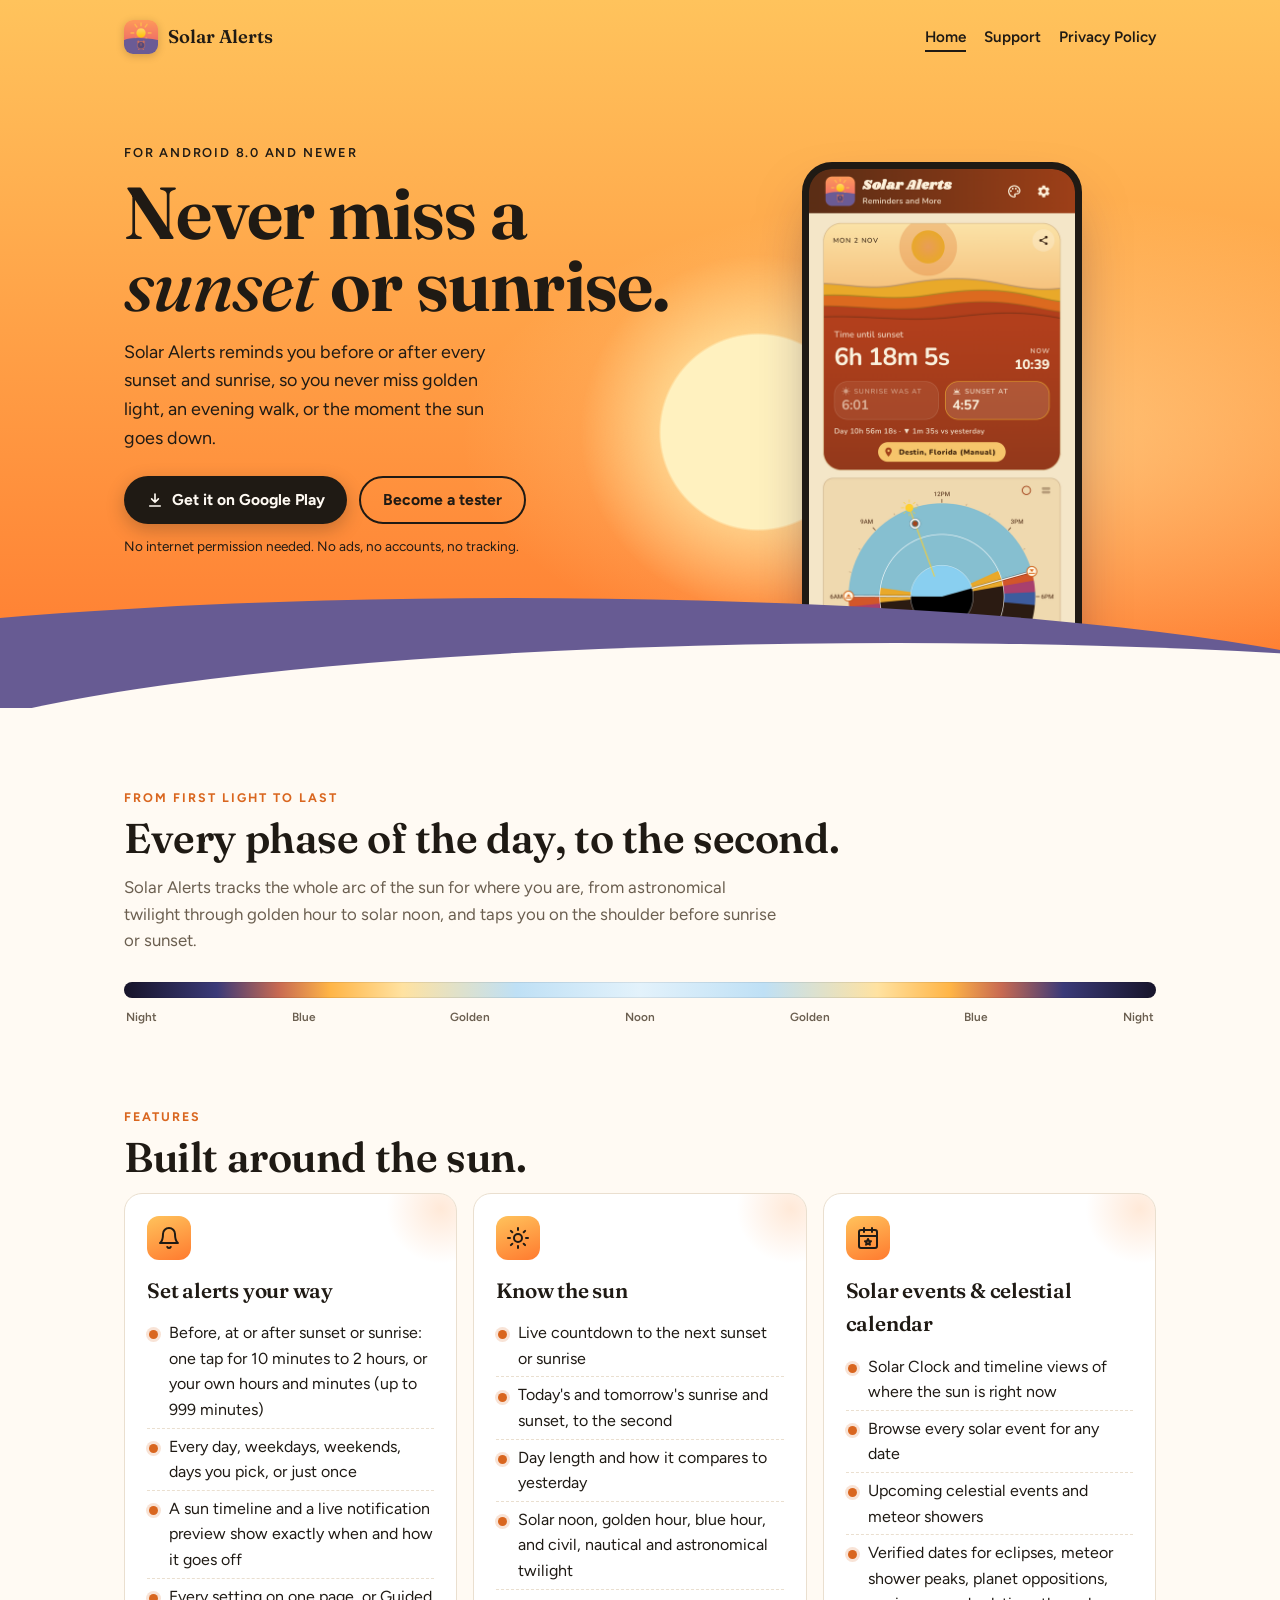
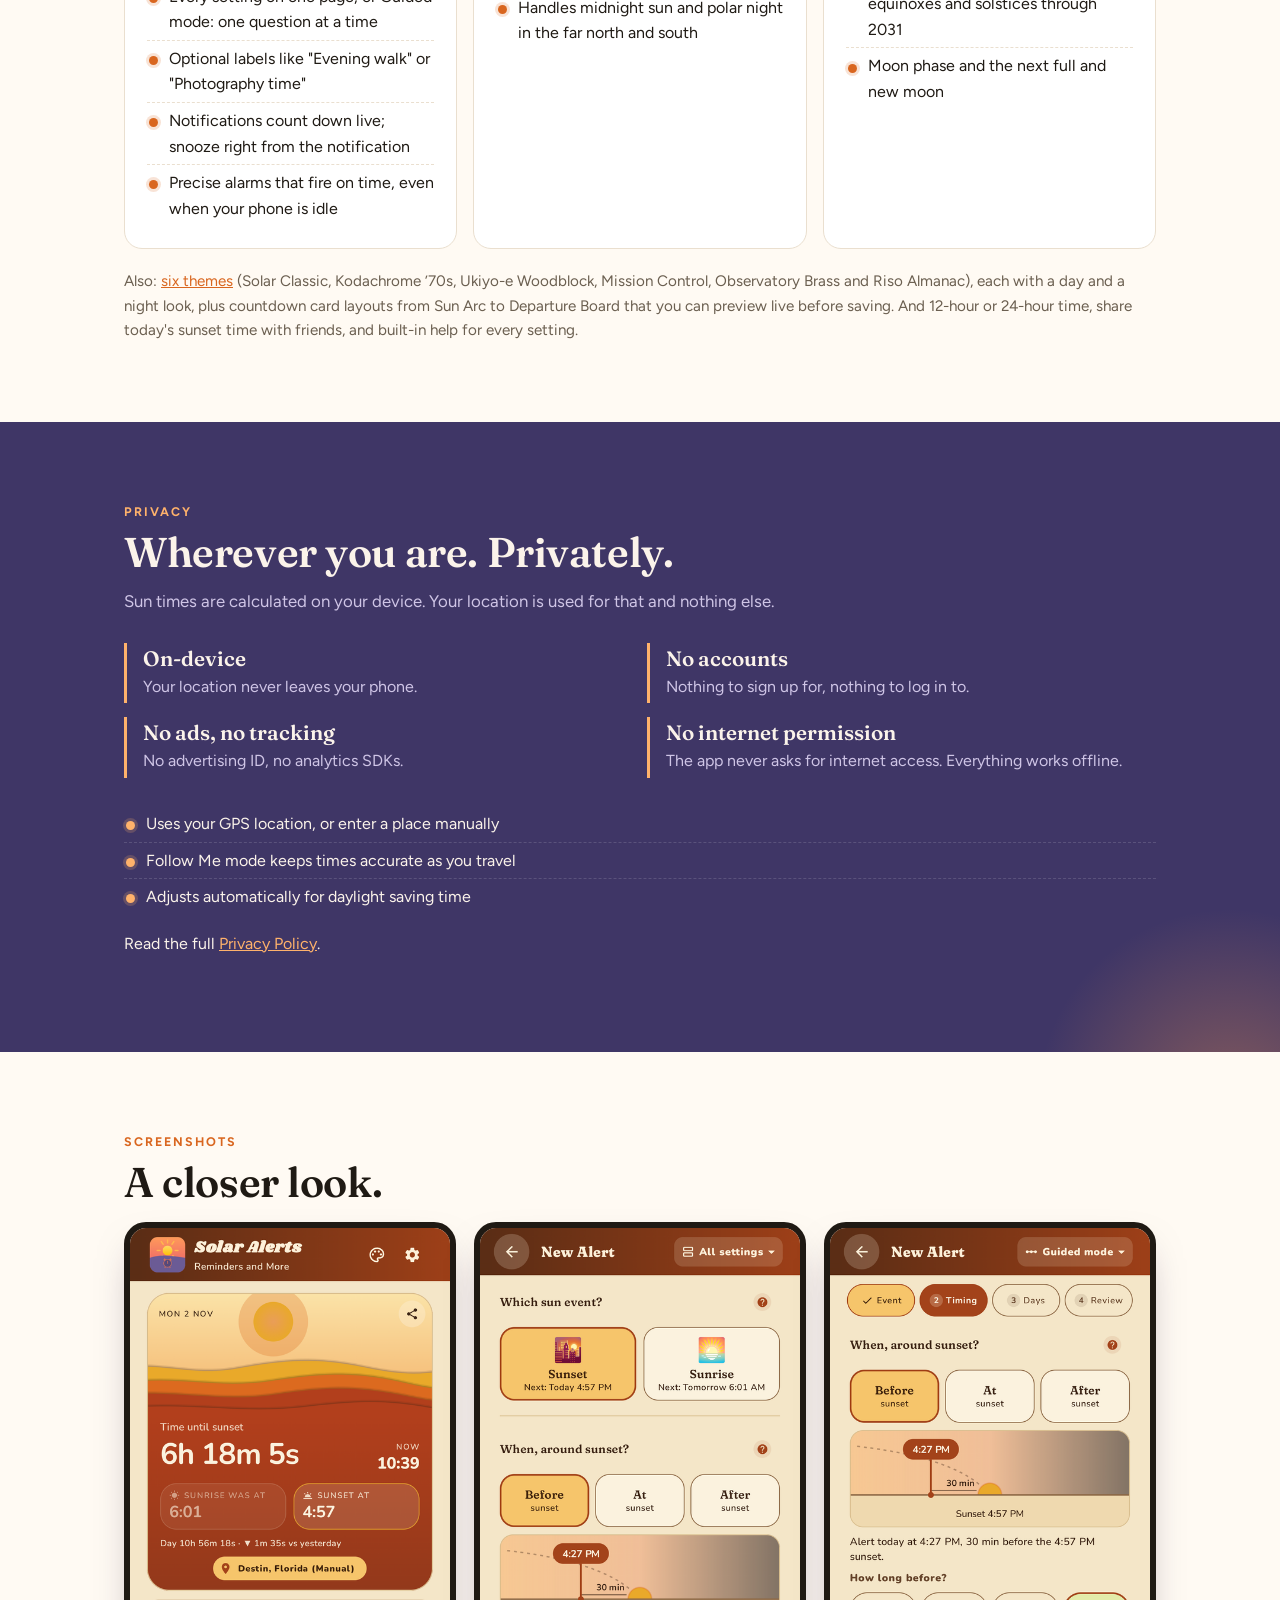
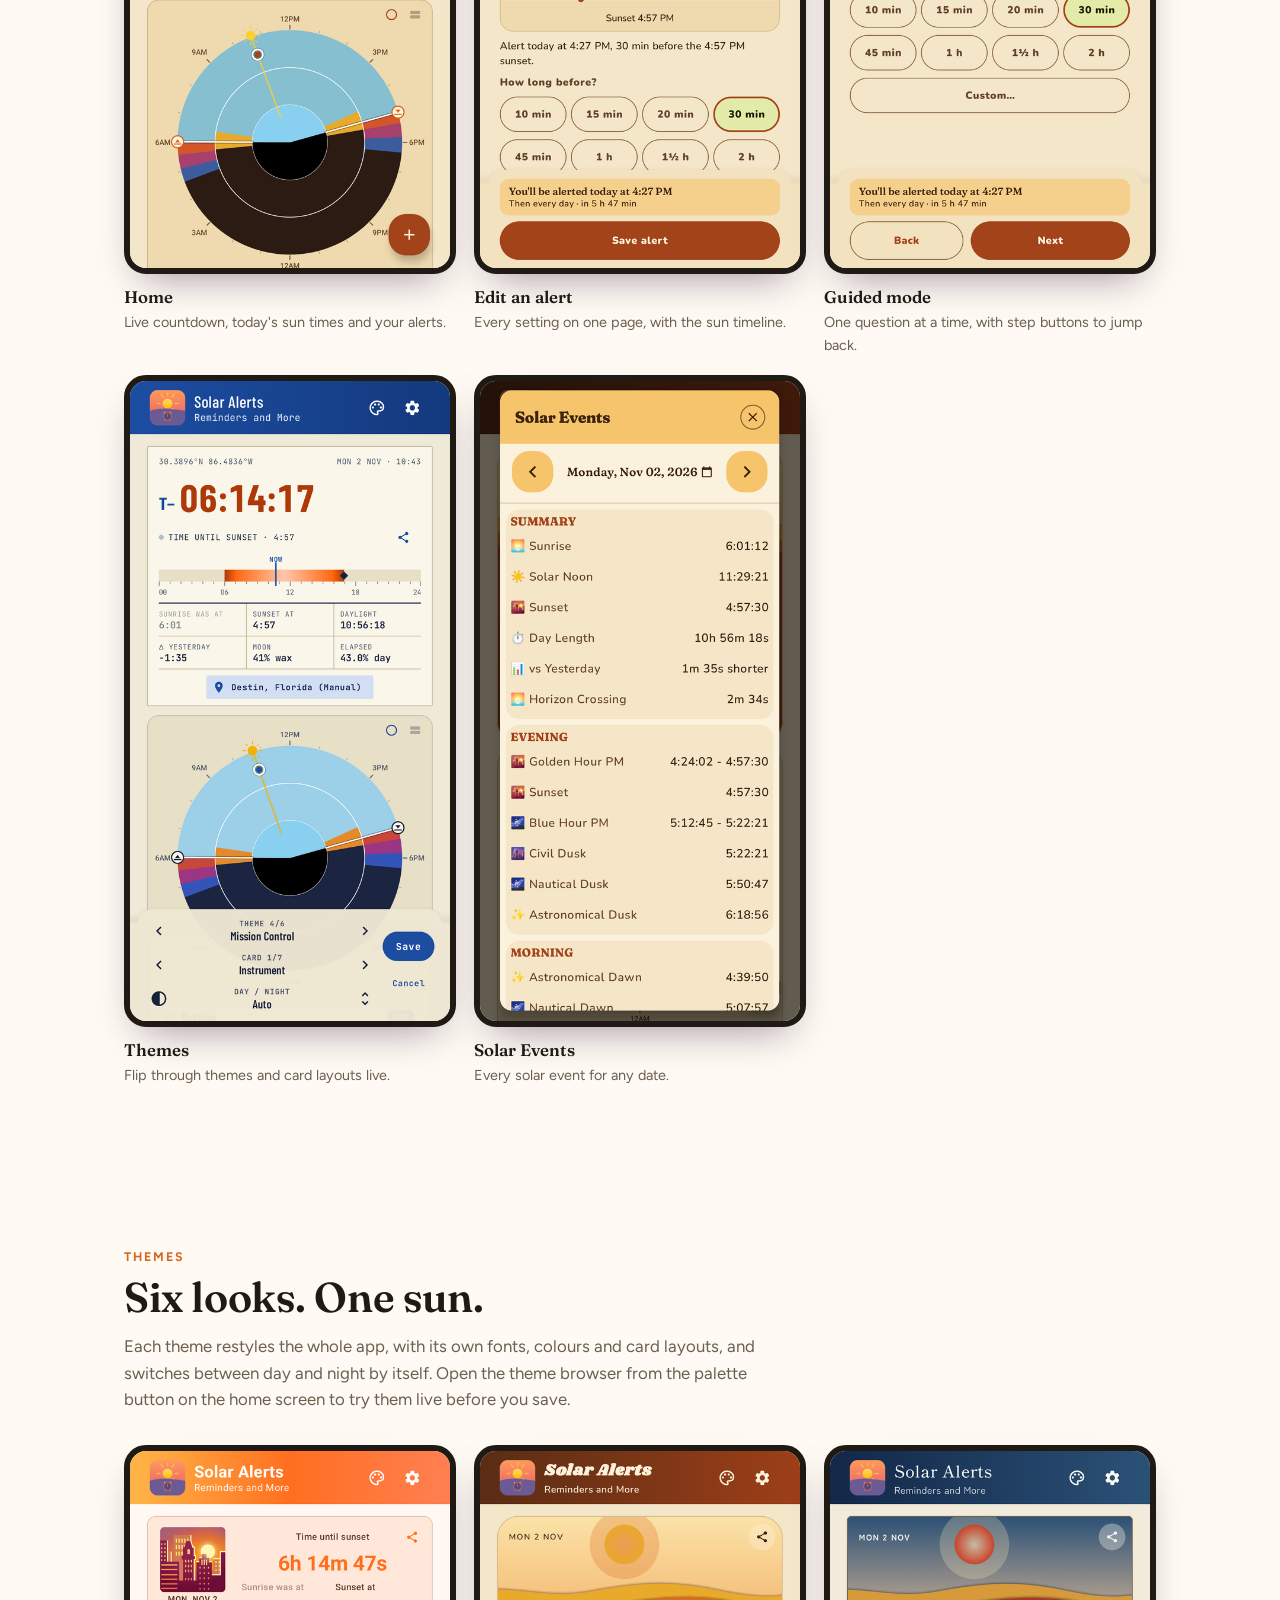
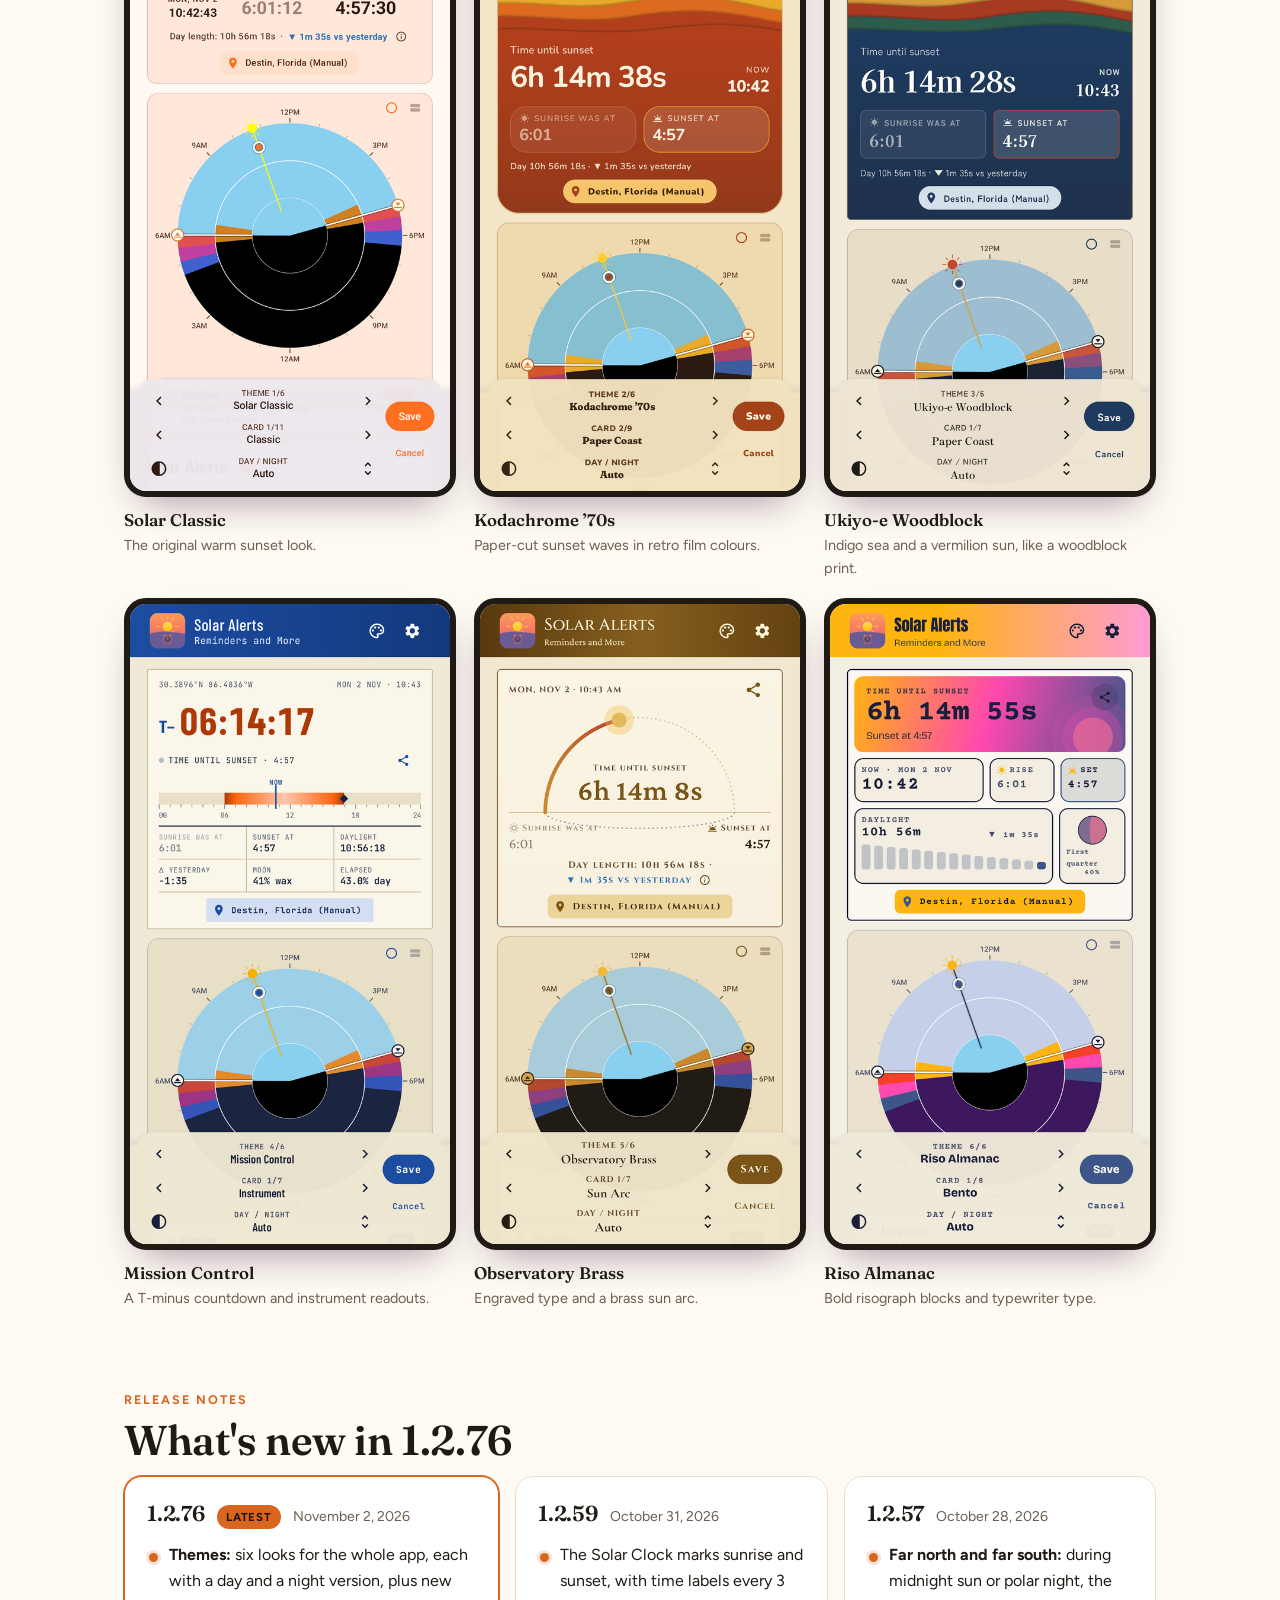
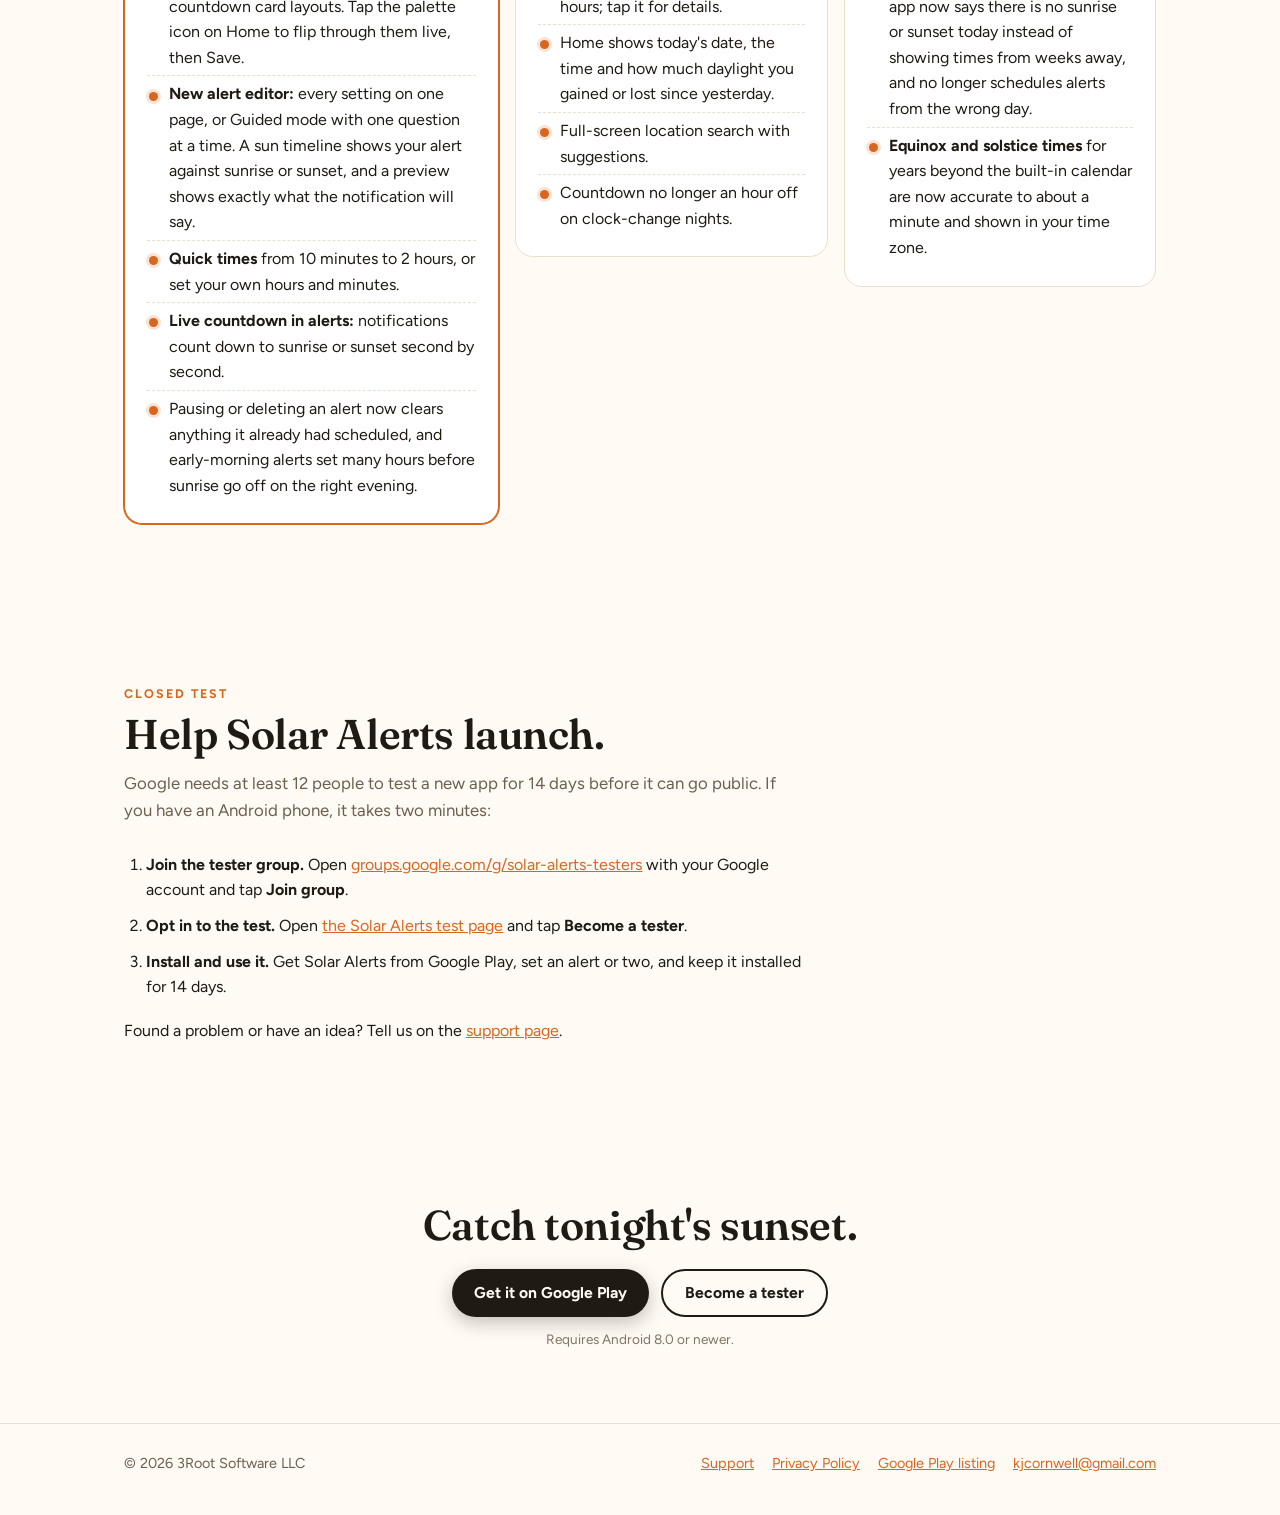
==== index.html @ eec7274e "site: advertise no internet permission needed Co-Authored-By: Claude Opus 5.5 <noreply@anthropic.com" ====
<!doctype html>
<html lang="en">
<head>
<meta charset="utf-8">
<meta name="viewport" content="width=device-width, initial-scale=1">
<title>Solar Alerts: sunset and sunrise alerts for Android</title>
<meta name="description" content="Solar Alerts reminds you before or after every sunset and sunrise, with golden hour, blue hour and twilight times. On-device, no internet permission needed, no ads, no accounts.">
<meta name="theme-color" content="#ff7a2f">
<link rel="canonical" href="https://kjcornwell.github.io/solar-alerts/">
<meta property="og:type" content="website">
<meta property="og:site_name" content="Solar Alerts">
<meta property="og:title" content="Solar Alerts: never miss a sunset or sunrise">
<meta property="og:description" content="Alerts before or after sunset and sunrise, plus golden hour and twilight times. Location never leaves your phone.">
<meta property="og:url" content="https://kjcornwell.github.io/solar-alerts/">
<meta property="og:image" content="https://kjcornwell.github.io/solar-alerts/assets/feature.png">
<meta property="og:image:width" content="1024">
<meta property="og:image:height" content="500">
<meta property="og:image:alt" content="Solar Alerts: Never miss a sunset or sunrise">
<meta name="twitter:card" content="summary_large_image">
<link rel="icon" type="image/png" href="assets/icon.png">
<link rel="apple-touch-icon" href="assets/icon.png">
<link rel="preconnect" href="https://fonts.googleapis.com">
<link rel="preconnect" href="https://fonts.gstatic.com" crossorigin>
<link rel="stylesheet" href="https://fonts.googleapis.com/css2?family=Figtree:wght@400;500;600;700&family=Fraunces:ital,opsz,wght@0,9..144,500..700;1,9..144,500&display=swap">
<link rel="stylesheet" href="style.css">
</head>
<body>
<header class="hero">
<nav class="site-nav" aria-label="Main">
<a class="brand" href="index.html"><img src="assets/icon.png" alt="" width="34" height="34"><span>Solar Alerts</span></a>
<ul>
<li><a href="index.html" aria-current="page">Home</a></li>
<li><a href="support.html">Support</a></li>
<li><a href="privacy.html">Privacy Policy</a></li>
</ul>
</nav>
<div class="hero-inner">
<div class="hero-copy">
<p class="eyebrow rise">For Android 8.0 and newer</p>
<h1 class="rise d1">Never miss a <em>sunset</em> or sunrise.</h1>
<p class="lede rise d2">Solar Alerts reminds you before or after every sunset and sunrise, so you never miss golden light, an evening walk, or the moment the sun goes down.</p>
<div class="cta rise d3">
<a class="btn btn-primary" href="https://play.google.com/store/apps/details?id=com.root3.sunsetreminder"><svg viewBox="0 0 24 24" fill="none" stroke="currentColor" stroke-width="2.2" stroke-linecap="round" stroke-linejoin="round" aria-hidden="true"><path d="M12 4v11m0 0-4.5-4.5M12 15l4.5-4.5M5 20h14"/></svg>Get it on Google Play</a>
<a class="btn btn-ghost" href="#test">Become a tester</a>
</div>
<p class="cta-note rise d3">No internet permission needed. No ads, no accounts, no tracking.</p>
</div>
<div class="hero-visual">
<div class="sun" aria-hidden="true"></div>
<div class="phone"><img src="assets/phone-1.png" width="540" height="1080" alt="Solar Alerts home screen: live countdown card to the next sunset or sunrise, with the Your Alerts list below"></div>
</div>
</div>
</header>

<main class="landing">
<section class="section" aria-labelledby="day-h">
<div class="wrap">
<span class="kicker">From first light to last</span>
<h2 id="day-h">Every phase of the day, to the second.</h2>
<p class="intro">Solar Alerts tracks the whole arc of the sun for where you are, from astronomical twilight through golden hour to solar noon, and taps you on the shoulder before sunrise or sunset.</p>
<div class="daybar" role="img" aria-label="A day from night through blue hour, golden hour, solar noon, golden hour, blue hour and back to night"></div>
<ul class="daylabels" aria-hidden="true"><li>Night</li><li>Blue</li><li>Golden</li><li>Noon</li><li>Golden</li><li>Blue</li><li>Night</li></ul>
</div>
</section>

<section class="section flush" id="features" aria-labelledby="features-h">
<div class="wrap">
<span class="kicker">Features</span>
<h2 id="features-h">Built around the sun.</h2>
<div class="features">
<article class="feature">
<div class="icon" aria-hidden="true"><svg viewBox="0 0 24 24" fill="none" stroke="currentColor" stroke-width="2" stroke-linecap="round" stroke-linejoin="round"><path d="M6 8a6 6 0 0 1 12 0c0 7 3 9 3 9H3s3-2 3-9"/><path d="M10.3 21a1.94 1.94 0 0 0 3.4 0"/></svg></div>
<h3>Set alerts your way</h3>
<ul class="ticks">
<li>Before, at or after sunset or sunrise: one tap for 10 minutes to 2 hours, or your own hours and minutes (up to 999 minutes)</li>
<li>Every day, weekdays, weekends, days you pick, or just once</li>
<li>A sun timeline and a live notification preview show exactly when and how it goes off</li>
<li>Every setting on one page, or Guided mode: one question at a time</li>
<li>Optional labels like "Evening walk" or "Photography time"</li>
<li>Notifications count down live; snooze right from the notification</li>
<li>Precise alarms that fire on time, even when your phone is idle</li>
</ul>
</article>
<article class="feature">
<div class="icon" aria-hidden="true"><svg viewBox="0 0 24 24" fill="none" stroke="currentColor" stroke-width="2" stroke-linecap="round" stroke-linejoin="round"><circle cx="12" cy="12" r="4"/><path d="M12 2v2M12 20v2M4.9 4.9l1.4 1.4M17.7 17.7l1.4 1.4M2 12h2M20 12h2M4.9 19.1l1.4-1.4M17.7 6.3l1.4-1.4"/></svg></div>
<h3>Know the sun</h3>
<ul class="ticks">
<li>Live countdown to the next sunset or sunrise</li>
<li>Today's and tomorrow's sunrise and sunset, to the second</li>
<li>Day length and how it compares to yesterday</li>
<li>Solar noon, golden hour, blue hour, and civil, nautical and astronomical twilight</li>
<li>Handles midnight sun and polar night in the far north and south</li>
</ul>
</article>
<article class="feature">
<div class="icon" aria-hidden="true"><svg viewBox="0 0 24 24" fill="none" stroke="currentColor" stroke-width="2" stroke-linecap="round" stroke-linejoin="round"><rect x="3" y="4" width="18" height="18" rx="2"/><path d="M16 2v4M8 2v4M3 10h18"/><path d="m12 13 .9 1.9 2.1.3-1.5 1.4.4 2.1-1.9-1-1.9 1 .4-2.1-1.5-1.4 2.1-.3z"/></svg></div>
<h3>Solar events &amp; celestial calendar</h3>
<ul class="ticks">
<li>Solar Clock and timeline views of where the sun is right now</li>
<li>Browse every solar event for any date</li>
<li>Upcoming celestial events and meteor showers</li>
<li>Verified dates for eclipses, meteor shower peaks, planet oppositions, equinoxes and solstices through 2031</li>
<li>Moon phase and the next full and new moon</li>
</ul>
</article>
</div>
<p class="also">Also: <a href="#themes">six themes</a> (Solar Classic, Kodachrome &rsquo;70s, Ukiyo-e Woodblock, Mission Control, Observatory Brass and Riso Almanac), each with a day and a night look, plus countdown card layouts from Sun Arc to Departure Board that you can preview live before saving. And 12-hour or 24-hour time, share today's sunset time with friends, and built-in help for every setting.</p>
</div>
</section>

<section class="section band" id="privacy" aria-labelledby="privacy-h">
<div class="wrap">
<span class="kicker">Privacy</span>
<h2 id="privacy-h">Wherever you are. Privately.</h2>
<p class="intro">Sun times are calculated on your device. Your location is used for that and nothing else.</p>
<ul class="pillars">
<li><strong>On-device</strong><span>Your location never leaves your phone.</span></li>
<li><strong>No accounts</strong><span>Nothing to sign up for, nothing to log in to.</span></li>
<li><strong>No ads, no tracking</strong><span>No advertising ID, no analytics SDKs.</span></li>
<li><strong>No internet permission</strong><span>The app never asks for internet access. Everything works offline.</span></li>
</ul>
<ul class="ticks">
<li>Uses your GPS location, or enter a place manually</li>
<li>Follow Me mode keeps times accurate as you travel</li>
<li>Adjusts automatically for daylight saving time</li>
</ul>
<p>Read the full <a href="privacy.html">Privacy Policy</a>.</p>
</div>
</section>

<section class="section" id="screenshots" aria-labelledby="shots-h">
<div class="wrap">
<span class="kicker">Screenshots</span>
<h2 id="shots-h">A closer look.</h2>
<div class="shots">
<figure><img src="assets/phone-1.png" width="540" height="1080" loading="lazy" alt="Home screen with a live countdown card to the next sunset or sunrise and the Your Alerts list"><figcaption><b>Home</b>Live countdown, today's sun times and your alerts.</figcaption></figure>
<figure><img src="assets/phone-2.png" width="540" height="1080" loading="lazy" alt="Alert editor in All settings view: sunrise or sunset, before, at or after, quick times, days, and a sun timeline with a pin at the alert time"><figcaption><b>Edit an alert</b>Every setting on one page, with the sun timeline.</figcaption></figure>
<figure><img src="assets/phone-3.png" width="540" height="1080" loading="lazy" alt="Alert editor in Guided mode: step buttons for Event, Timing, Days and Review above one question, with the sun timeline"><figcaption><b>Guided mode</b>One question at a time, with step buttons to jump back.</figcaption></figure>
<figure><img src="assets/phone-4.png" width="540" height="1080" loading="lazy" alt="Theme browser: the app previewed live in a theme, with controls to change the theme, the card layout and day or night mode, and Save and Cancel buttons"><figcaption><b>Themes</b>Flip through themes and card layouts live.</figcaption></figure>
<figure><img src="assets/phone-5.png" width="540" height="1080" loading="lazy" alt="Solar Events sheet listing sunrise, solar noon, sunset, day length, golden hour, blue hour and twilight times for a date"><figcaption><b>Solar Events</b>Every solar event for any date.</figcaption></figure>
</div>
</div>
</section>

<section class="section" id="themes" aria-labelledby="themes-h">
<div class="wrap">
<span class="kicker">Themes</span>
<h2 id="themes-h">Six looks. One sun.</h2>
<p class="intro">Each theme restyles the whole app, with its own fonts, colours and card layouts, and switches between day and night by itself. Open the theme browser from the palette button on the home screen to try them live before you save.</p>
<div class="shots">
<figure><img src="assets/themes/solar-classic.png" width="540" height="1080" loading="lazy" alt="Solar Alerts home screen in the Solar Classic theme, with the theme browser open"><figcaption><b>Solar Classic</b>The original warm sunset look.</figcaption></figure>
<figure><img src="assets/themes/kodachrome-70s.png" width="540" height="1080" loading="lazy" alt="Solar Alerts home screen in the Kodachrome ’70s theme, with the theme browser open"><figcaption><b>Kodachrome ’70s</b>Paper-cut sunset waves in retro film colours.</figcaption></figure>
<figure><img src="assets/themes/ukiyo-e-woodblock.png" width="540" height="1080" loading="lazy" alt="Solar Alerts home screen in the Ukiyo-e Woodblock theme, with the theme browser open"><figcaption><b>Ukiyo-e Woodblock</b>Indigo sea and a vermilion sun, like a woodblock print.</figcaption></figure>
<figure><img src="assets/themes/mission-control.png" width="540" height="1080" loading="lazy" alt="Solar Alerts home screen in the Mission Control theme, with the theme browser open"><figcaption><b>Mission Control</b>A T-minus countdown and instrument readouts.</figcaption></figure>
<figure><img src="assets/themes/observatory-brass.png" width="540" height="1080" loading="lazy" alt="Solar Alerts home screen in the Observatory Brass theme, with the theme browser open"><figcaption><b>Observatory Brass</b>Engraved type and a brass sun arc.</figcaption></figure>
<figure><img src="assets/themes/riso-almanac.png" width="540" height="1080" loading="lazy" alt="Solar Alerts home screen in the Riso Almanac theme, with the theme browser open"><figcaption><b>Riso Almanac</b>Bold risograph blocks and typewriter type.</figcaption></figure>
</div>
</div>
</section>

<section class="section flush" id="whats-new" aria-labelledby="new-h">
<div class="wrap">
<span class="kicker">Release notes</span>
<h2 id="new-h">What's new in 1.2.76</h2>
<div class="releases">
<article class="release latest">
<header><h3>1.2.76</h3><span class="badge">Latest</span><time datetime="2026-11-02">November 2, 2026</time></header>
<ul class="ticks">
<li><b>Themes:</b> six looks for the whole app, each with a day and a night version, plus new countdown card layouts. Tap the palette icon on Home to flip through them live, then Save.</li>
<li><b>New alert editor:</b> every setting on one page, or Guided mode with one question at a time. A sun timeline shows your alert against sunrise or sunset, and a preview shows exactly what the notification will say.</li>
<li><b>Quick times</b> from 10 minutes to 2 hours, or set your own hours and minutes.</li>
<li><b>Live countdown in alerts:</b> notifications count down to sunrise or sunset second by second.</li>
<li>Pausing or deleting an alert now clears anything it already had scheduled, and early-morning alerts set many hours before sunrise go off on the right evening.</li>
</ul>
</article>
<article class="release">
<header><h3>1.2.59</h3><time datetime="2026-10-31">October 31, 2026</time></header>
<ul class="ticks">
<li>The Solar Clock marks sunrise and sunset, with time labels every 3 hours; tap it for details.</li>
<li>Home shows today's date, the time and how much daylight you gained or lost since yesterday.</li>
<li>Full-screen location search with suggestions.</li>
<li>Countdown no longer an hour off on clock-change nights.</li>
</ul>
</article>
<article class="release">
<header><h3>1.2.57</h3><time datetime="2026-10-28">October 28, 2026</time></header>
<ul class="ticks">
<li><b>Far north and far south:</b> during midnight sun or polar night, the app now says there is no sunrise or sunset today instead of showing times from weeks away, and no longer schedules alerts from the wrong day.</li>
<li><b>Equinox and solstice times</b> for years beyond the built-in calendar are now accurate to about a minute and shown in your time zone.</li>
</ul>
</article>
</div>
</div>
</section>

<section class="section" id="test" aria-labelledby="test-h">
<div class="wrap">
<span class="kicker">Closed test</span>
<h2 id="test-h">Help Solar Alerts launch.</h2>
<p class="intro">Google needs at least 12 people to test a new app for 14 days before it can go public. If you have an Android phone, it takes two minutes:</p>
<ol class="steps">
<li><b>Join the tester group.</b> Open <a href="https://groups.google.com/g/solar-alerts-testers">groups.google.com/g/solar-alerts-testers</a> with your Google account and tap <b>Join group</b>.</li>
<li><b>Opt in to the test.</b> Open <a href="https://play.google.com/apps/testing/com.root3.sunsetreminder">the Solar Alerts test page</a> and tap <b>Become a tester</b>.</li>
<li><b>Install and use it.</b> Get Solar Alerts from Google Play, set an alert or two, and keep it installed for 14 days.</li>
</ol>
<p>Found a problem or have an idea? Tell us on the <a href="support.html">support page</a>.</p>
</div>
</section>

<section class="closing" aria-labelledby="closing-h">
<div class="wrap">
<h2 id="closing-h">Catch tonight's sunset.</h2>
<div class="cta">
<a class="btn btn-primary" href="https://play.google.com/store/apps/details?id=com.root3.sunsetreminder">Get it on Google Play</a>
<a class="btn btn-ghost" href="#test">Become a tester</a>
</div>
<p class="cta-note">Requires Android 8.0 or newer.</p>
</div>
</section>
</main>

<footer class="site-footer">
<div class="wrap">
<p>&copy; 2026 3Root Software LLC</p>
<ul>
<li><a href="support.html">Support</a></li>
<li><a href="privacy.html">Privacy Policy</a></li>
<li><a href="https://play.google.com/store/apps/details?id=com.root3.sunsetreminder">Google Play listing</a></li>
<li><a href="mailto:kjcornwell@gmail.com">kjcornwell@gmail.com</a></li>
</ul>
</div>
</footer>
</body>
</html>
---- style.css ----
:root{--bg:#fffaf3;--fg:#1f1a14;--muted:#6b5f50;--accent:#d9661f;--card:#ffffff;--line:#eadfcf;
--sky-top:#ffc35c;--sky-bot:#ff7a2f;--on-sky:#1f1a14;--hill:#675b93;--sun:#fff1bf;--sun-glow:rgba(255,236,170,.55);
--band:#3f3666;--band-fg:#fbf3ea;--band-muted:#cfc5e6;--btn-bg:#1f1a14;--btn-fg:#fffaf3;
--display:"Fraunces",Georgia,"Times New Roman",serif;--body:"Figtree",system-ui,-apple-system,"Segoe UI",Roboto,sans-serif;--wide:1080px}
@media (prefers-color-scheme:dark){:root{--bg:#14110d;--fg:#f3ece2;--muted:#b3a693;--accent:#ff9a4d;--card:#1d1914;--line:#352d24;
--sky-top:#1d1830;--sky-bot:#a8461c;--on-sky:#fbf3ea;--hill:#2e2747;--sun:#ffb26b;--sun-glow:rgba(255,140,60,.35);
--band:#221d36;--band-fg:#f3ece2;--band-muted:#b9b0d3;--btn-bg:#ff9a4d;--btn-fg:#14110d}}
*{box-sizing:border-box}
body{margin:0;background:var(--bg);color:var(--fg);font:16px/1.6 var(--body)}
main{max-width:720px;margin:0 auto;padding:32px 16px 64px}
h1{font-size:1.9rem;margin:0 0 4px}
h2{font-size:1.15rem;margin:28px 0 8px;color:var(--accent)}
h1,h2,h3{font-family:var(--display);font-optical-sizing:auto;letter-spacing:-.01em}
p,li{color:var(--fg)}
.meta{color:var(--muted);margin:0 0 24px}
a{color:var(--accent)}
.card{background:var(--card);border:1px solid var(--line);border-radius:12px;padding:16px 20px;margin:16px 0}
ul{padding-left:20px}
footer{margin-top:40px;color:var(--muted);font-size:.9rem}
img{max-width:100%;height:auto}
:focus-visible{outline:3px solid var(--accent);outline-offset:3px;border-radius:4px}

/* Nav */
.site-nav{position:relative;z-index:5;max-width:var(--wide);margin:0 auto;padding:14px 16px;display:flex;flex-wrap:wrap;align-items:center;justify-content:space-between;gap:8px 20px}
.brand{display:flex;align-items:center;gap:10px;color:var(--on-sky);text-decoration:none;font:600 1.15rem/1 var(--display)}
.brand img{width:34px;height:34px;border-radius:9px;box-shadow:0 2px 8px rgba(0,0,0,.18)}
.site-nav ul{display:flex;flex-wrap:wrap;gap:4px 18px;margin:0;padding:0;list-style:none}
.site-nav ul a{color:var(--on-sky);text-decoration:none;font-weight:600;font-size:.95rem;padding:4px 0;border-bottom:2px solid transparent}
.site-nav ul a:hover{border-bottom-color:currentColor}
.site-nav ul a[aria-current="page"]{border-bottom-color:var(--on-sky)}

/* Sky header (inner pages) */
.site-header{position:relative;overflow:hidden;background:linear-gradient(170deg,var(--sky-top),var(--sky-bot));padding-bottom:64px}
.site-header::after{content:"";position:absolute;left:-20%;right:-20%;bottom:-70px;height:110px;border-radius:50%;background:var(--bg)}
.site-header::before{content:"";position:absolute;left:-30%;right:-5%;bottom:-46px;height:110px;border-radius:50%;background:var(--hill)}

/* Hero */
.hero{position:relative;overflow:hidden;color:var(--on-sky);background:radial-gradient(60% 50% at 78% 62%,var(--sun-glow),transparent 70%),linear-gradient(180deg,var(--sky-top) 0%,var(--sky-bot) 100%)}
.hero::before,.hero::after{content:"";position:absolute;border-radius:50%;pointer-events:none}
.hero::before{left:-35%;right:-15%;bottom:-150px;height:260px;background:var(--hill);z-index:2}
.hero::after{left:-10%;right:-50%;bottom:-215px;height:280px;background:var(--bg);z-index:3}
.hero-inner{position:relative;max-width:var(--wide);margin:0 auto;padding:20px 16px 0;display:grid;gap:28px}
.hero-copy{position:relative;z-index:4}
.hero .eyebrow{display:inline-block;font-weight:600;font-size:.8rem;letter-spacing:.14em;text-transform:uppercase;margin:0 0 14px;color:var(--on-sky);opacity:.85}
.hero h1{font-size:clamp(2.6rem,9vw,4.6rem);line-height:.98;font-weight:650;margin:0 0 16px;color:var(--on-sky)}
.hero h1 em{font-style:italic;font-weight:500}
.hero .lede{font-size:1.12rem;max-width:34ch;margin:0 0 24px;color:var(--on-sky)}
.cta{display:flex;flex-wrap:wrap;gap:12px}
.btn{display:inline-flex;align-items:center;justify-content:center;gap:8px;min-height:48px;padding:12px 22px;border-radius:999px;font-weight:700;font-size:.98rem;text-decoration:none;line-height:1.2;text-align:center;transition:transform .15s ease,box-shadow .15s ease}
.btn:hover{transform:translateY(-1px)}
.btn-primary{background:var(--btn-bg);color:var(--btn-fg);box-shadow:0 6px 18px rgba(31,26,20,.25)}
.btn-ghost{color:var(--on-sky);border:2px solid currentColor}
.btn svg{width:18px;height:18px;flex:none}
.cta-note{font-size:.85rem;margin:12px 0 0;color:var(--on-sky);opacity:.85}
.hero-visual{position:relative;display:flex;justify-content:center;min-height:360px}
.sun{position:absolute;z-index:0;width:260px;height:260px;top:-30px;right:-100px;border-radius:50%;background:radial-gradient(circle,var(--sun) 0 38%,var(--sun-glow) 39%,transparent 70%);animation:sunset 3.2s cubic-bezier(.2,.7,.2,1) both}
.phone{position:relative;z-index:1;width:min(232px,62vw);margin:40px 0 0;border:7px solid #1f1a14;border-radius:30px;box-shadow:0 30px 60px -20px rgba(40,20,60,.55);background:#1f1a14;overflow:hidden;align-self:flex-start;animation:rise 1s .3s cubic-bezier(.2,.7,.2,1) both}
.phone img{display:block;border-radius:22px}
.rise{animation:rise .8s cubic-bezier(.2,.7,.2,1) both}
.d1{animation-delay:.08s}.d2{animation-delay:.16s}.d3{animation-delay:.24s}
@keyframes rise{from{opacity:0;transform:translateY(18px)}to{opacity:1;transform:none}}
@keyframes sunset{from{transform:translateY(-60px);opacity:.6}to{transform:none;opacity:1}}
@media (prefers-reduced-motion:reduce){*,*::before,*::after{animation:none!important;transition:none!important}}

/* Landing sections */
main.landing{max-width:none;padding:0}
.wrap{max-width:var(--wide);margin:0 auto;padding:0 16px}
.section{padding:56px 0}
.section.flush{padding-top:0}
.kicker{display:block;font-weight:700;font-size:.78rem;letter-spacing:.16em;text-transform:uppercase;color:var(--accent);margin:0 0 8px}
.section h2{font-size:clamp(1.8rem,5.5vw,2.6rem);line-height:1.1;color:var(--fg);margin:0 0 12px;font-weight:600}
.section .intro{color:var(--muted);max-width:60ch;margin:0 0 28px;font-size:1.05rem}

.daybar{height:16px;border-radius:999px;background:linear-gradient(90deg,#17142a 0%,#3b3a78 9%,#c86a52 15%,#ffb547 20%,#ffe2a1 27%,#bfe0f5 38%,#e3f2fb 50%,#bfe0f5 62%,#ffe2a1 73%,#ffb547 80%,#c86a52 85%,#3b3a78 91%,#17142a 100%);box-shadow:inset 0 0 0 1px rgba(0,0,0,.08)}
.daylabels{display:flex;justify-content:space-between;margin:10px 2px 0;padding:0;list-style:none;font-size:.74rem;font-weight:600;color:var(--muted)}
.daylabels li{color:var(--muted)}

.features{display:grid;gap:16px}
.feature{background:var(--card);border:1px solid var(--line);border-radius:18px;padding:22px 22px 10px;position:relative;overflow:hidden}
.feature::after{content:"";position:absolute;right:-40px;top:-40px;width:110px;height:110px;border-radius:50%;background:radial-gradient(circle,rgba(255,154,77,.22),transparent 70%)}
.feature .icon{width:44px;height:44px;border-radius:12px;display:grid;place-items:center;background:linear-gradient(160deg,#ffc35c,#ff7a2f);color:#1f1a14;margin-bottom:14px}
.feature .icon svg{width:24px;height:24px}
.feature h3{font-size:1.3rem;margin:0 0 8px;font-weight:600}
.ticks{list-style:none;margin:0 0 12px;padding:0}
.ticks li{position:relative;padding:5px 0 5px 22px;border-top:1px dashed var(--line)}
.ticks li:first-child{border-top:0}
.ticks li::before{content:"";position:absolute;left:2px;top:.95em;width:9px;height:9px;border-radius:50%;background:var(--accent);box-shadow:0 0 0 3px rgba(217,102,31,.18)}
.also{margin:20px 0 0;color:var(--muted);font-size:.95rem}

.band{background:var(--band);color:var(--band-fg);position:relative;overflow:hidden}
.band::before{content:"";position:absolute;width:420px;height:420px;right:-160px;bottom:-260px;border-radius:50%;background:radial-gradient(circle,rgba(255,154,77,.35),transparent 65%)}
.band .wrap{position:relative}
.band h2,.band p,.band li{color:var(--band-fg)}
.band .kicker{color:#ffb26b}
.band .intro{color:var(--band-muted)}
.pillars{display:grid;gap:14px;margin:0 0 28px;padding:0;list-style:none}
.pillars li{border-left:3px solid #ffb26b;padding:4px 0 4px 16px}
.pillars strong{display:block;font:600 1.3rem/1.2 var(--display);margin-bottom:2px}
.pillars span{color:var(--band-muted)}
.band .ticks li{border-top-color:rgba(255,255,255,.14)}
.band .ticks li::before{background:#ffb26b;box-shadow:0 0 0 3px rgba(255,178,107,.2)}
.band a{color:#ffb26b}

.shots{display:grid;grid-auto-flow:column;grid-auto-columns:min(68%,260px);gap:18px;overflow-x:auto;scroll-snap-type:x mandatory;padding:4px 16px 18px;margin:0 -16px;scrollbar-width:thin}
.shots figure{margin:0;scroll-snap-align:center}
.shots img{display:block;border-radius:22px;border:6px solid #1f1a14;background:#1f1a14;box-shadow:0 18px 40px -18px rgba(40,20,60,.5)}
.shots figcaption{font-size:.9rem;color:var(--muted);margin-top:10px}
.shots figcaption b{display:block;color:var(--fg);font-family:var(--display);font-size:1.05rem;font-weight:600}

.releases{display:grid;gap:16px}
.release{background:var(--card);border:1px solid var(--line);border-radius:18px;padding:20px 22px 8px}
.release.latest{border-color:var(--accent);box-shadow:0 0 0 1px var(--accent)}
.release header{display:flex;flex-wrap:wrap;align-items:baseline;gap:6px 12px;margin-bottom:6px}
.release h3{margin:0;font-size:1.35rem;font-weight:600}
.release time{color:var(--muted);font-size:.88rem}
.badge{font-size:.72rem;font-weight:700;letter-spacing:.08em;text-transform:uppercase;background:var(--accent);color:#1a140e;border-radius:999px;padding:3px 9px}

.closing{text-align:center;padding:64px 0 72px}
.closing h2{font-size:clamp(1.8rem,5.5vw,2.6rem);line-height:1.1;color:var(--fg);font-weight:600;margin:0 0 20px}
.closing .cta{justify-content:center}
.closing .btn-ghost{color:var(--fg)}
.closing .cta-note{color:var(--muted)}

.site-footer{margin:0;border-top:1px solid var(--line);padding:28px 0 40px;color:var(--muted);font-size:.9rem}
.site-footer .wrap{display:flex;flex-wrap:wrap;justify-content:space-between;gap:12px 24px}
.site-footer ul{display:flex;flex-wrap:wrap;gap:6px 18px;margin:0;padding:0;list-style:none}
.site-footer p{margin:0;color:var(--muted)}

@media (min-width:600px){
.features{grid-template-columns:repeat(2,1fr)}
.pillars{grid-template-columns:repeat(2,1fr)}
}
@media (min-width:880px){
.site-nav{padding:20px 24px}
.wrap{padding:0 24px}
.hero-inner{grid-template-columns:1.15fr .85fr;align-items:end;padding:28px 24px 0;gap:24px}
.hero-copy{padding-bottom:150px}
.hero-visual{min-height:520px}
.sun{width:360px;height:360px;right:auto;left:-150px;top:150px}
.phone{width:280px;margin-top:60px}
.features{grid-template-columns:repeat(3,1fr)}
.shots{grid-auto-flow:row;grid-template-columns:repeat(3,1fr);overflow:visible;margin:0;padding:4px 0 0}
.releases{grid-template-columns:1.2fr 1fr 1fr;align-items:start}
.section{padding:80px 0}
}
@media (max-width:599px){.cta .btn{flex:1 1 100%}}
@media print{.hero::before,.hero::after,.sun,.site-header::before,.site-header::after{display:none}.hero,.site-header,.band{background:none;color:#000}}

.steps{max-width:680px;margin:18px 0;padding-left:1.4em;line-height:1.6}
.steps li{margin:10px 0}
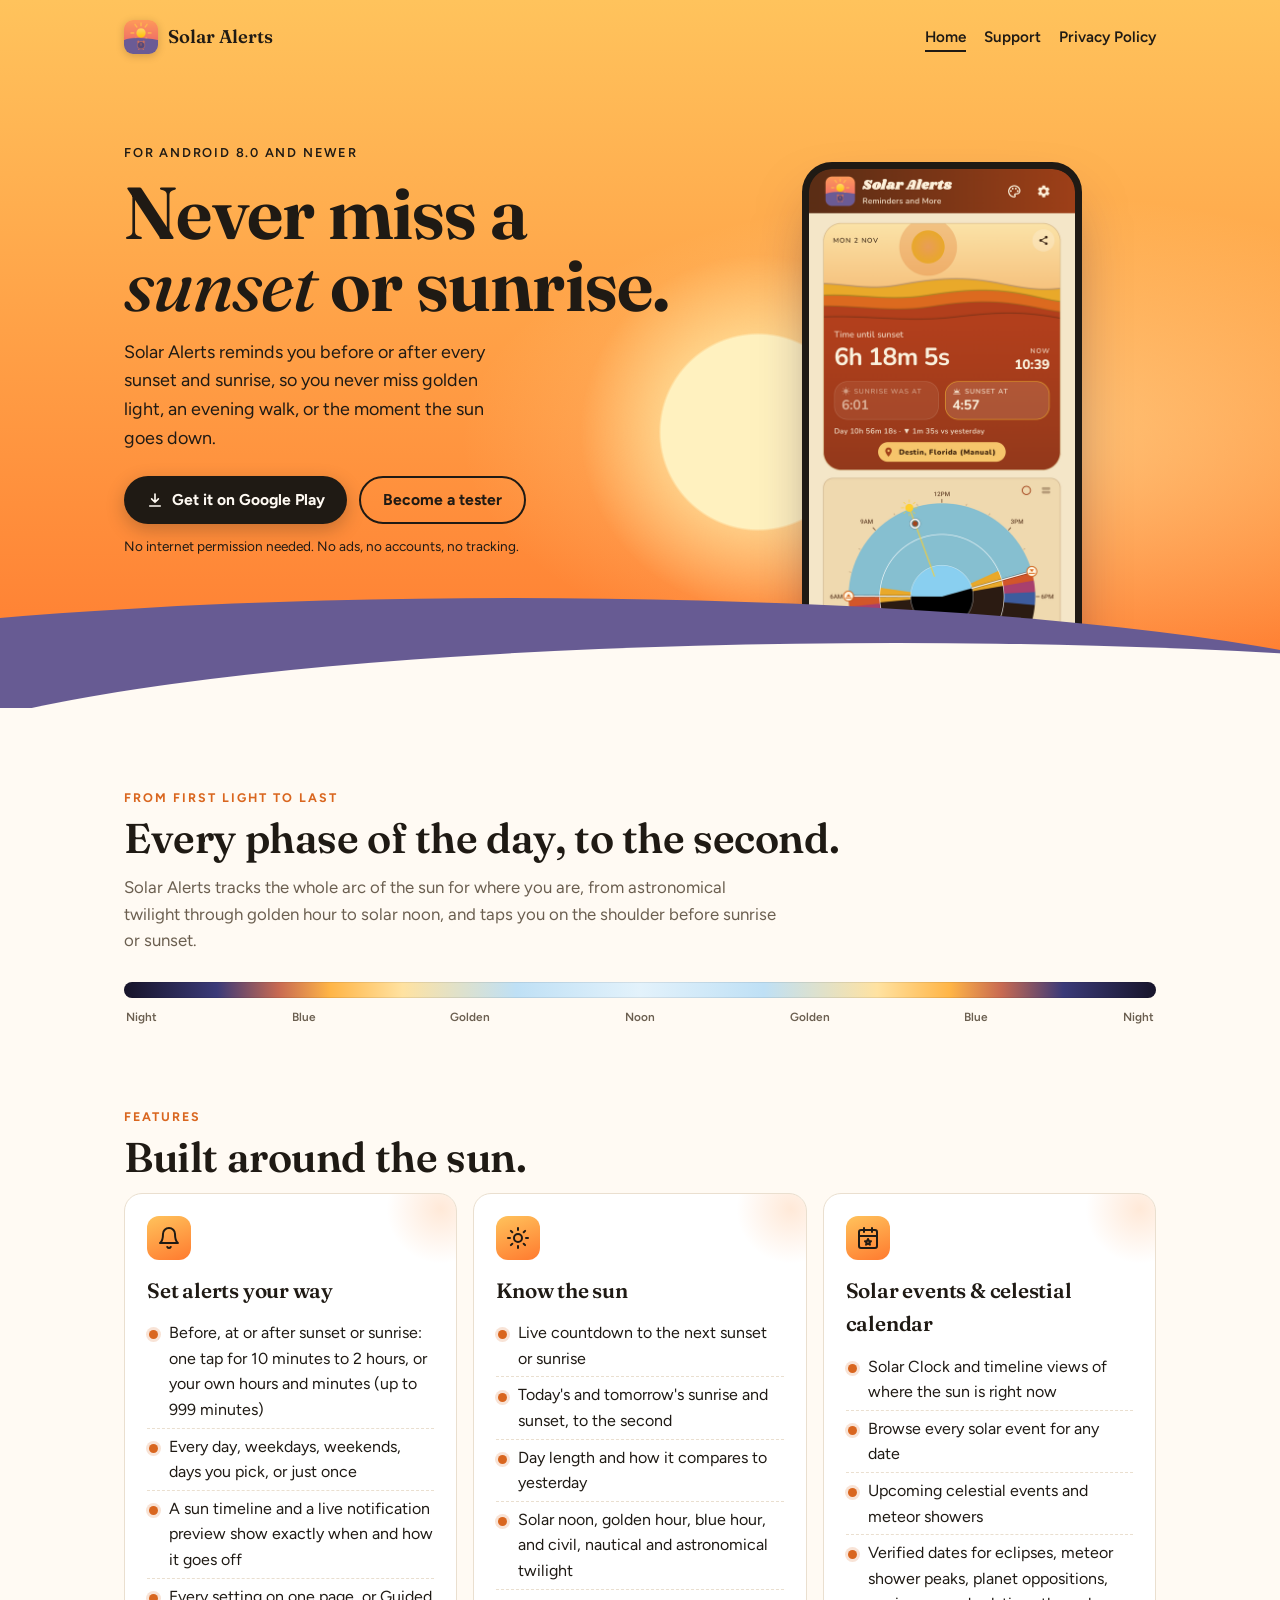
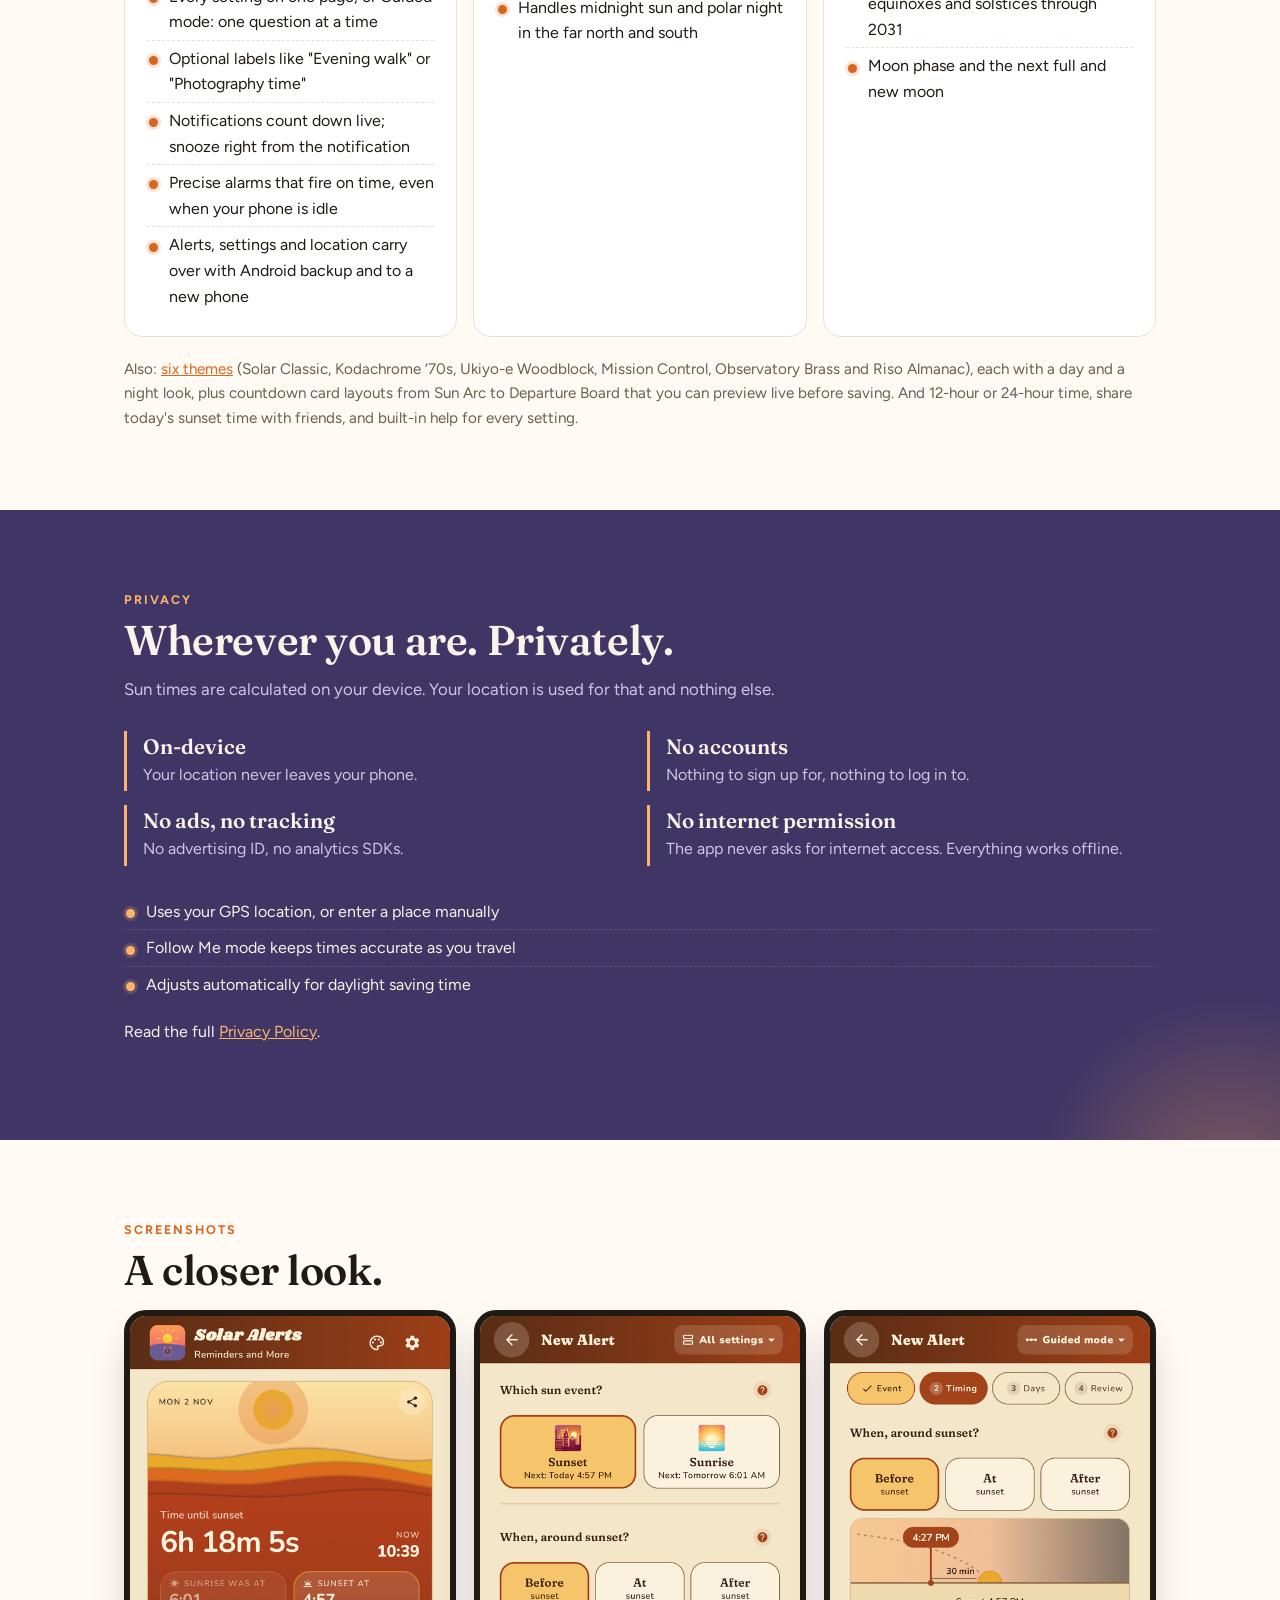
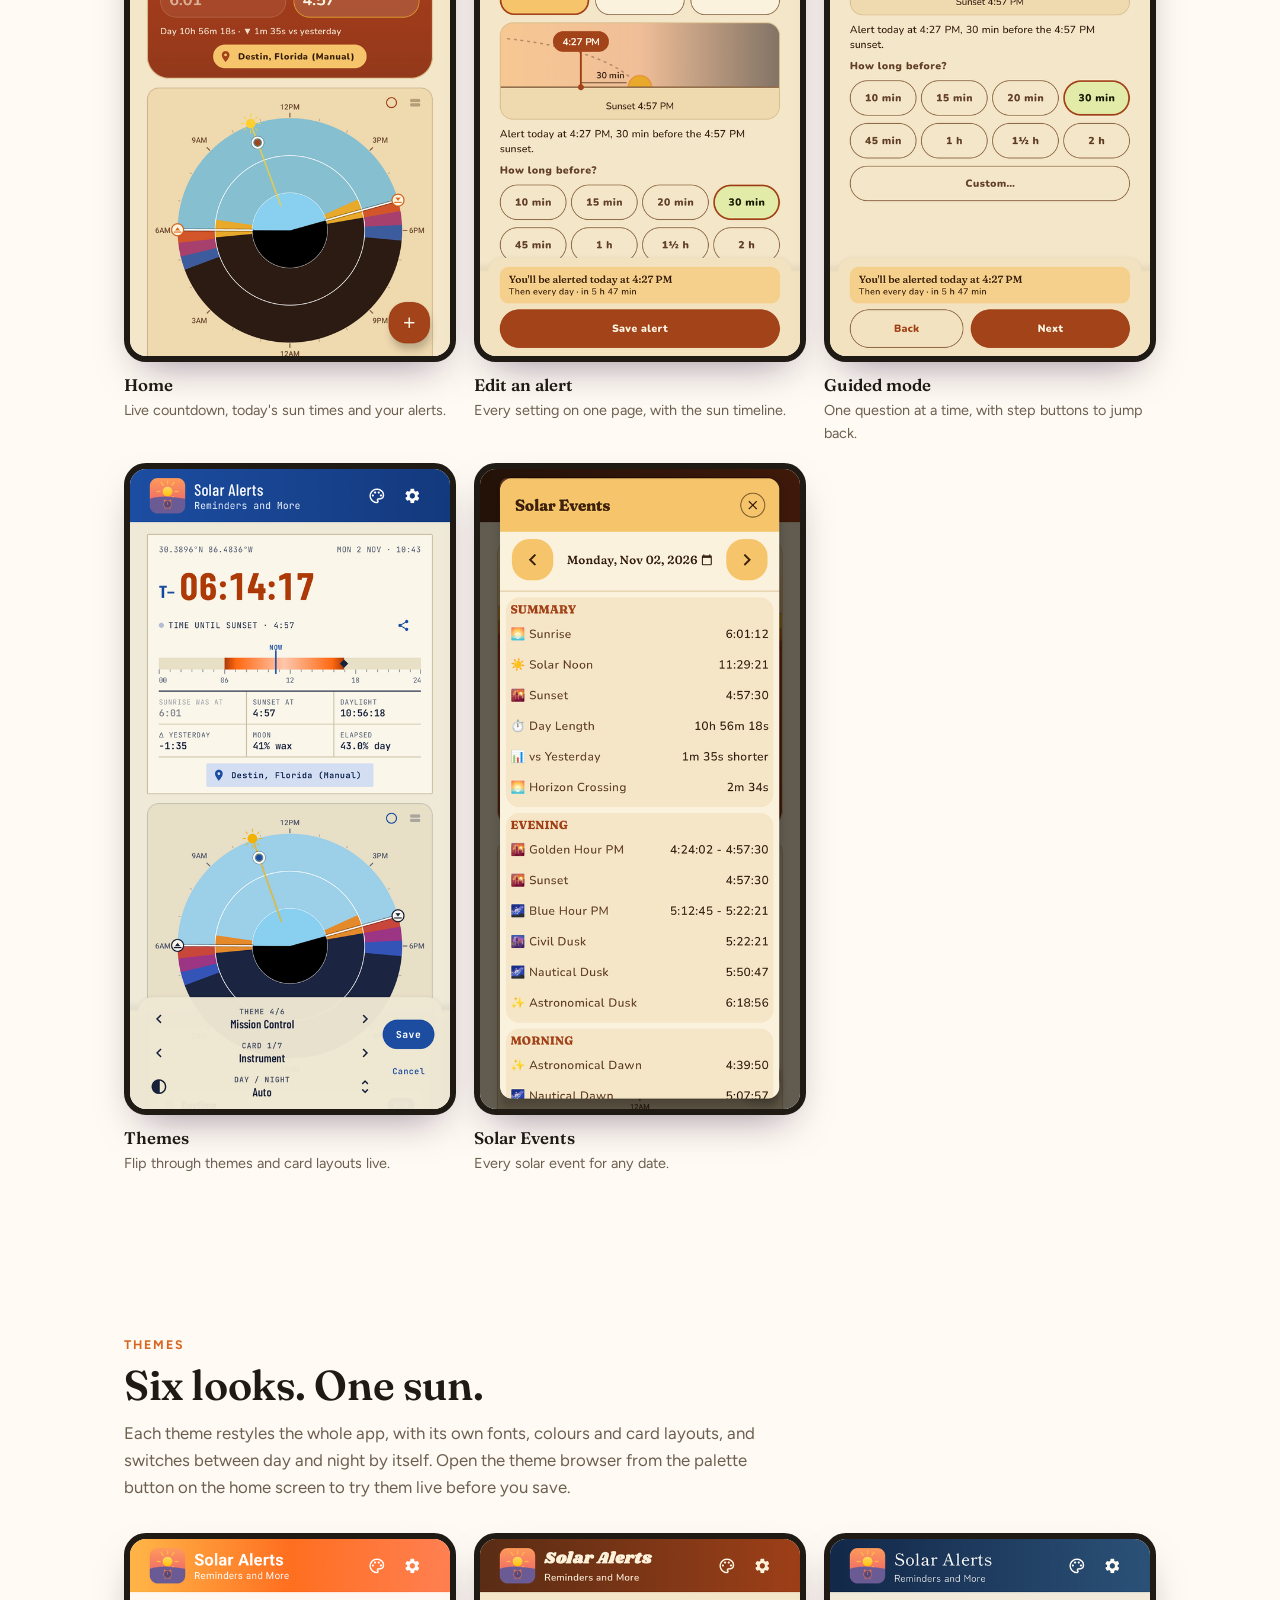
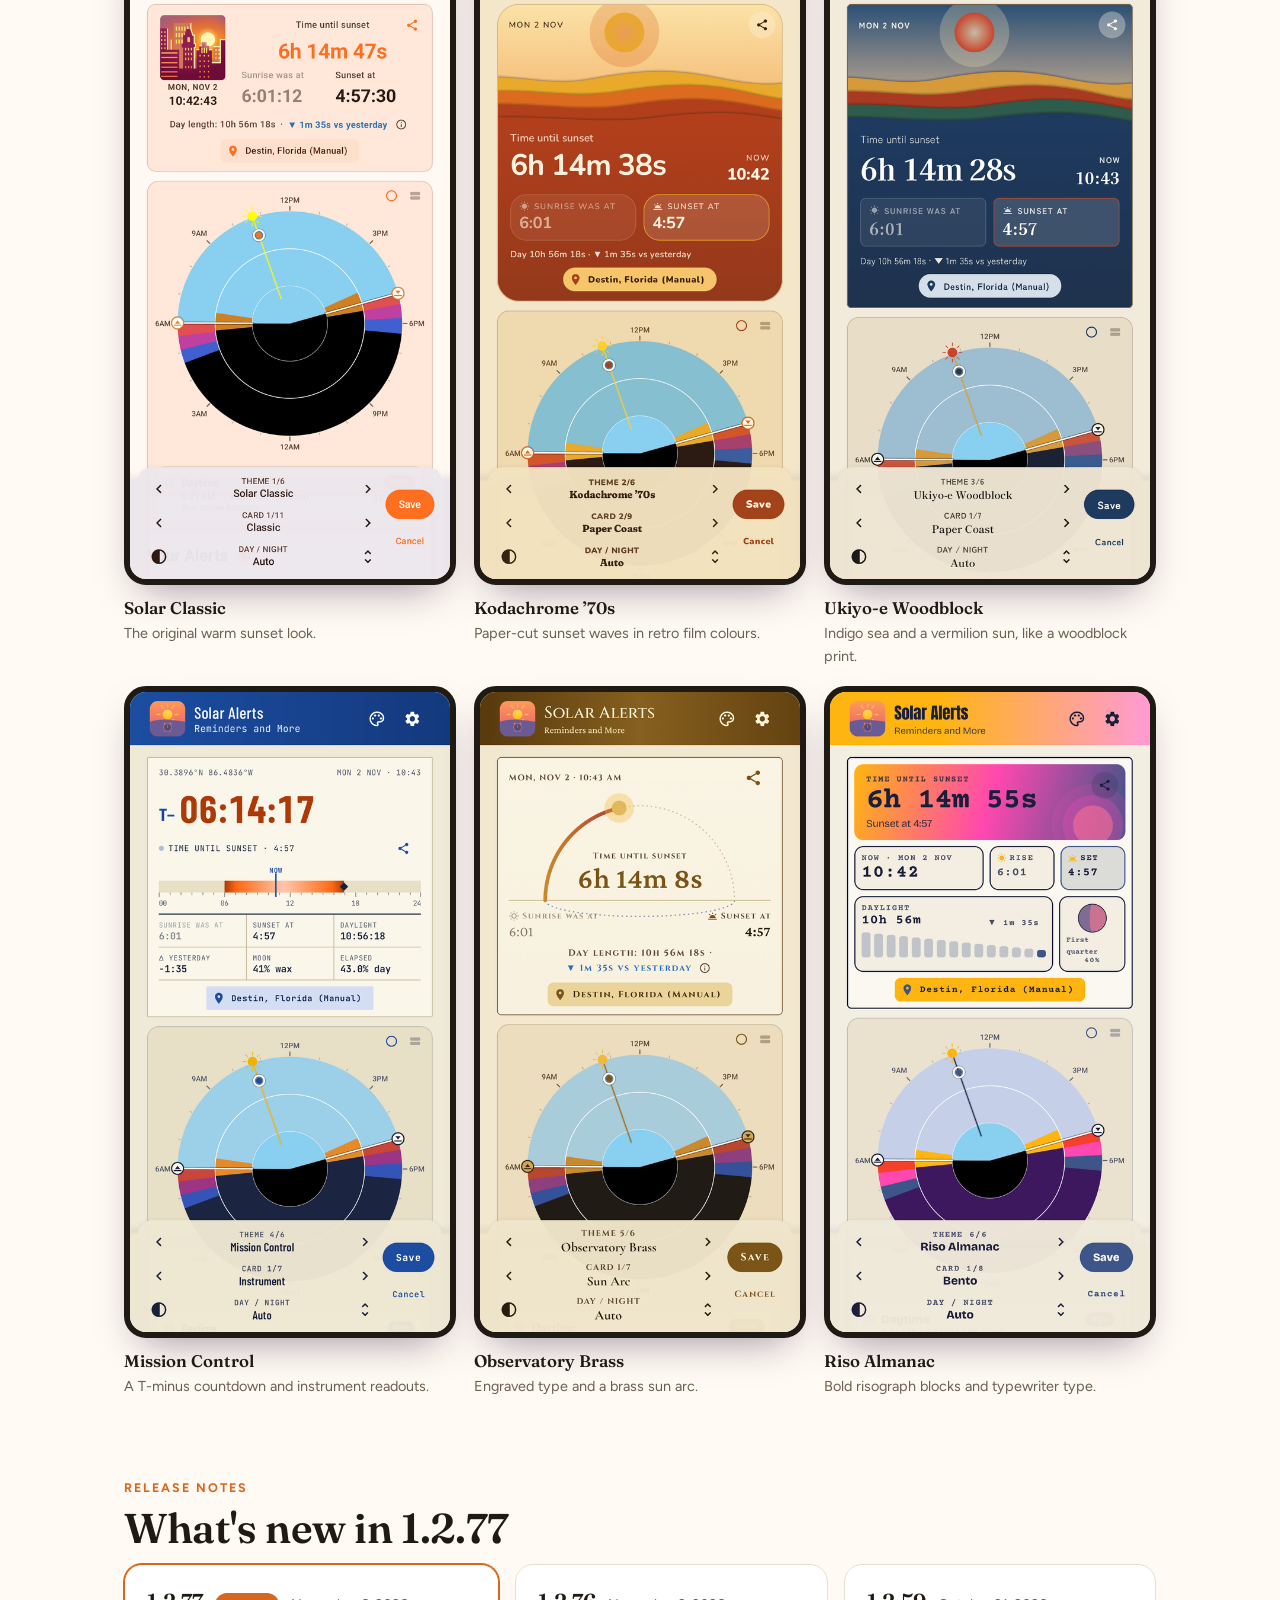
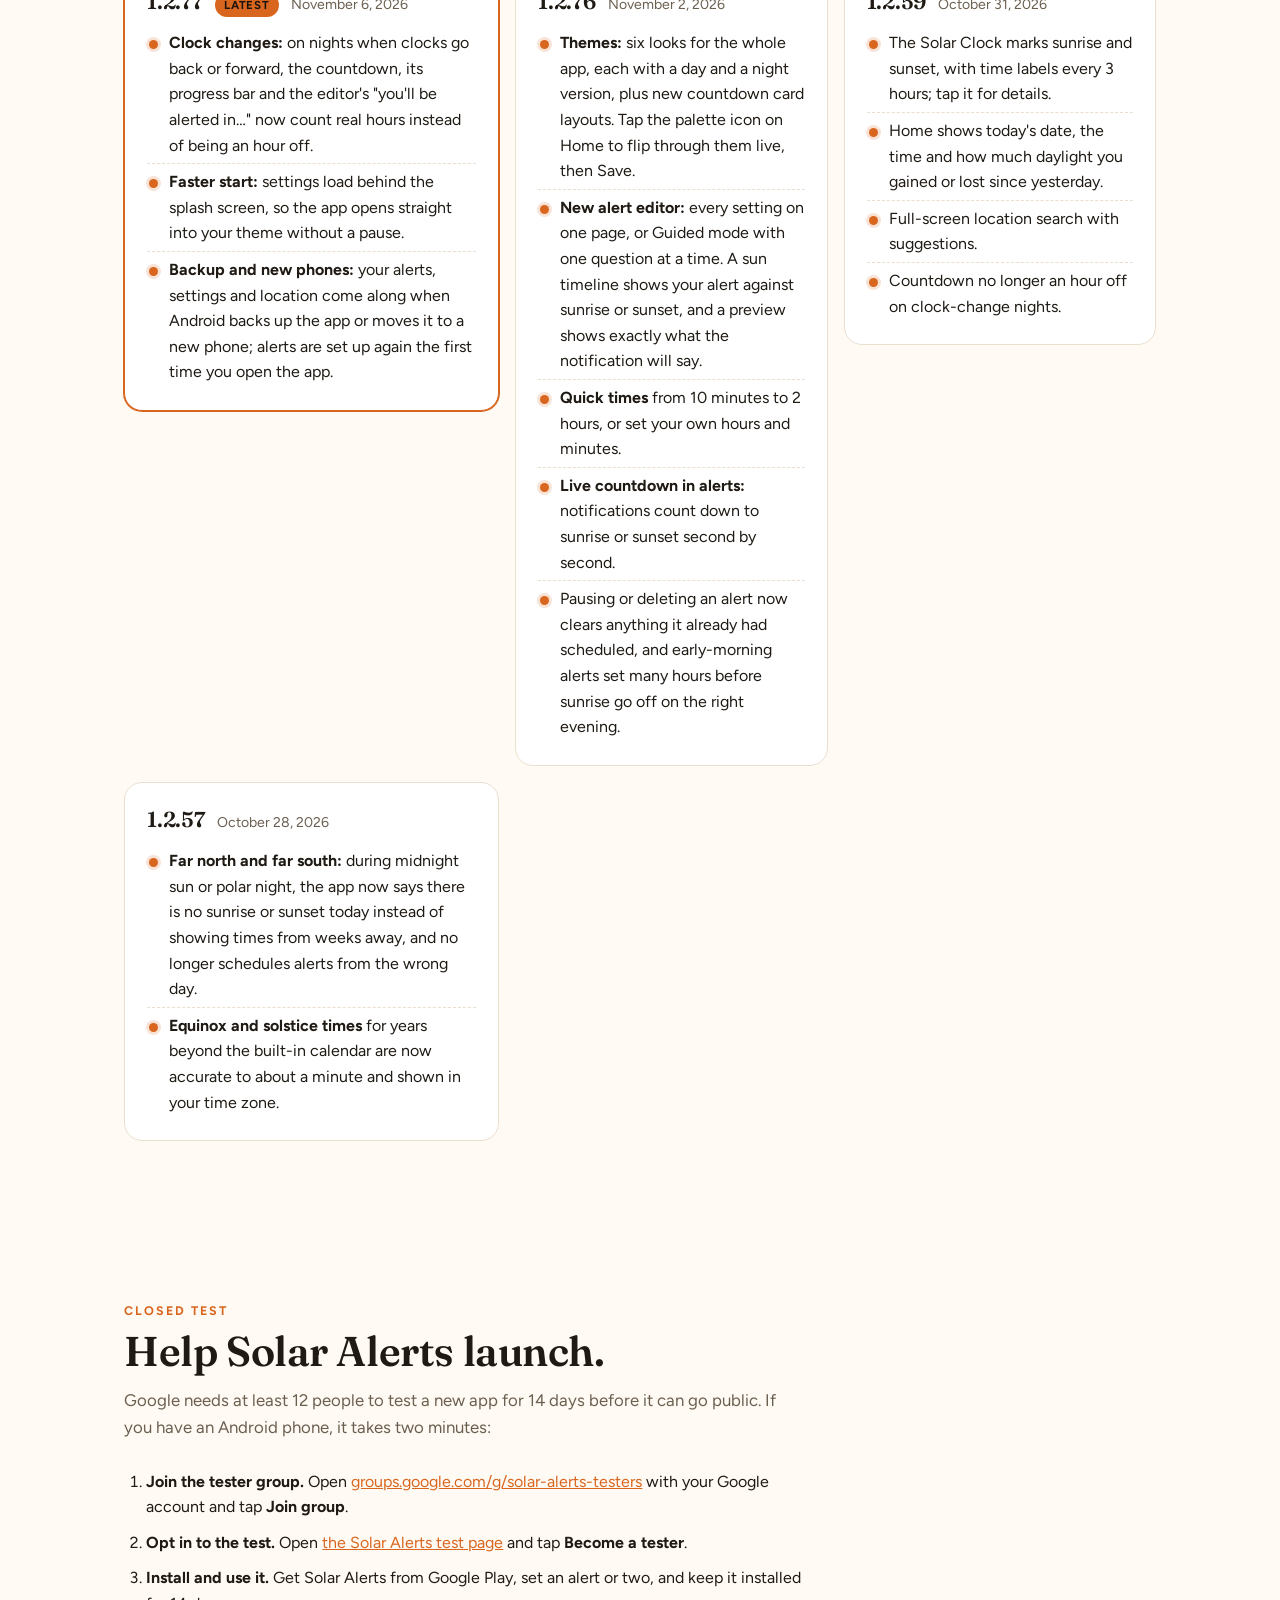
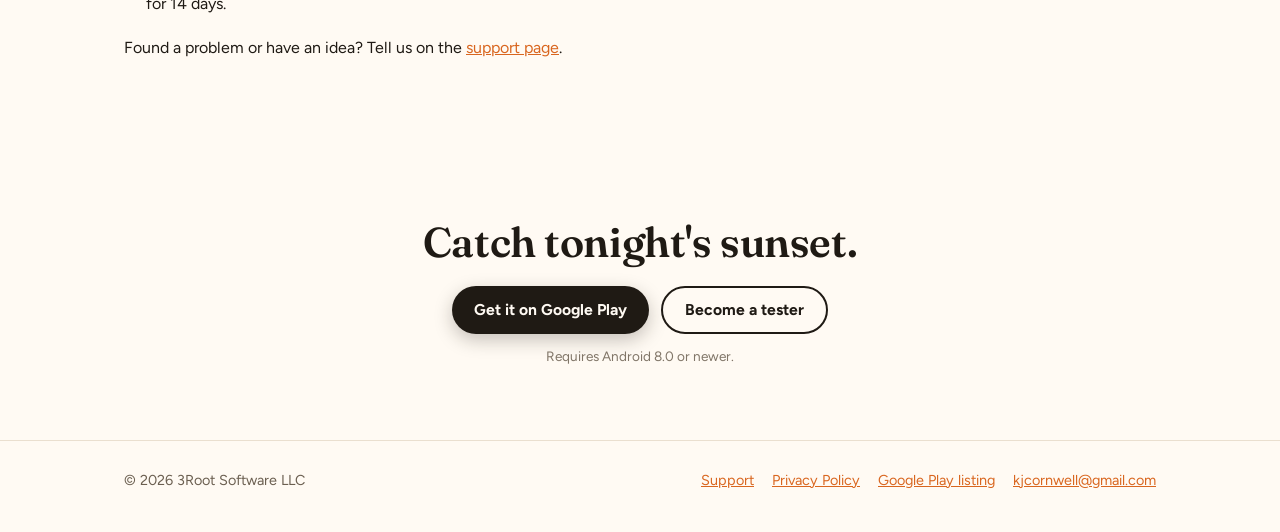
==== commit fc49c14f: "site: align with Solar Alerts 1.2.77 — release notes, backup feature Co-Authored-By: Claude Opus 5.5" ====
--- a/index.html
+++ b/index.html
@@ -79,6 +79,7 @@
 <li>Optional labels like "Evening walk" or "Photography time"</li>
 <li>Notifications count down live; snooze right from the notification</li>
 <li>Precise alarms that fire on time, even when your phone is idle</li>
+<li>Alerts, settings and location carry over with Android backup and to a new phone</li>
 </ul>
 </article>
 <article class="feature">
@@ -161,10 +162,18 @@
 <section class="section flush" id="whats-new" aria-labelledby="new-h">
 <div class="wrap">
 <span class="kicker">Release notes</span>
-<h2 id="new-h">What's new in 1.2.76</h2>
+<h2 id="new-h">What's new in 1.2.77</h2>
 <div class="releases">
 <article class="release latest">
-<header><h3>1.2.76</h3><span class="badge">Latest</span><time datetime="2026-11-02">November 2, 2026</time></header>
+<header><h3>1.2.77</h3><span class="badge">Latest</span><time datetime="2026-11-06">November 6, 2026</time></header>
+<ul class="ticks">
+<li><b>Clock changes:</b> on nights when clocks go back or forward, the countdown, its progress bar and the editor's "you'll be alerted in…" now count real hours instead of being an hour off.</li>
+<li><b>Faster start:</b> settings load behind the splash screen, so the app opens straight into your theme without a pause.</li>
+<li><b>Backup and new phones:</b> your alerts, settings and location come along when Android backs up the app or moves it to a new phone; alerts are set up again the first time you open the app.</li>
+</ul>
+</article>
+<article class="release">
+<header><h3>1.2.76</h3><time datetime="2026-11-02">November 2, 2026</time></header>
 <ul class="ticks">
 <li><b>Themes:</b> six looks for the whole app, each with a day and a night version, plus new countdown card layouts. Tap the palette icon on Home to flip through them live, then Save.</li>
 <li><b>New alert editor:</b> every setting on one page, or Guided mode with one question at a time. A sun timeline shows your alert against sunrise or sunset, and a preview shows exactly what the notification will say.</li>
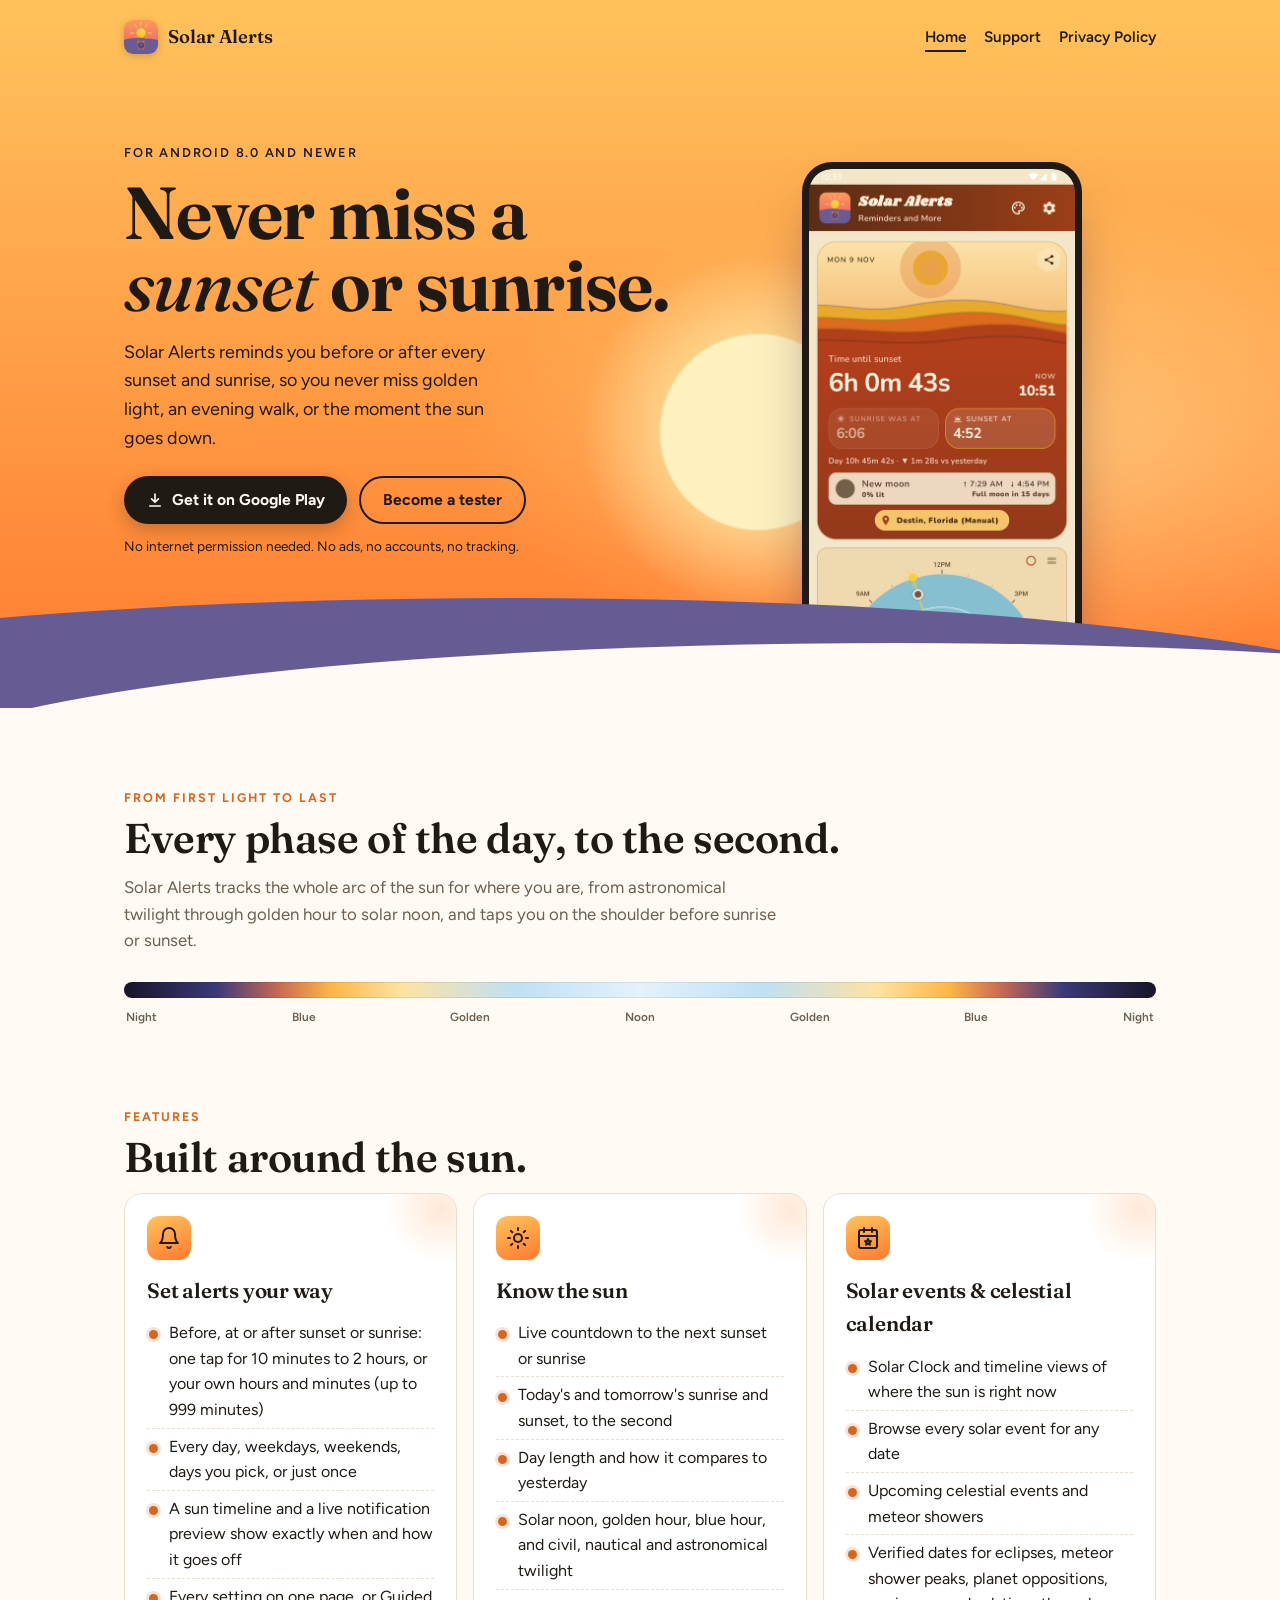
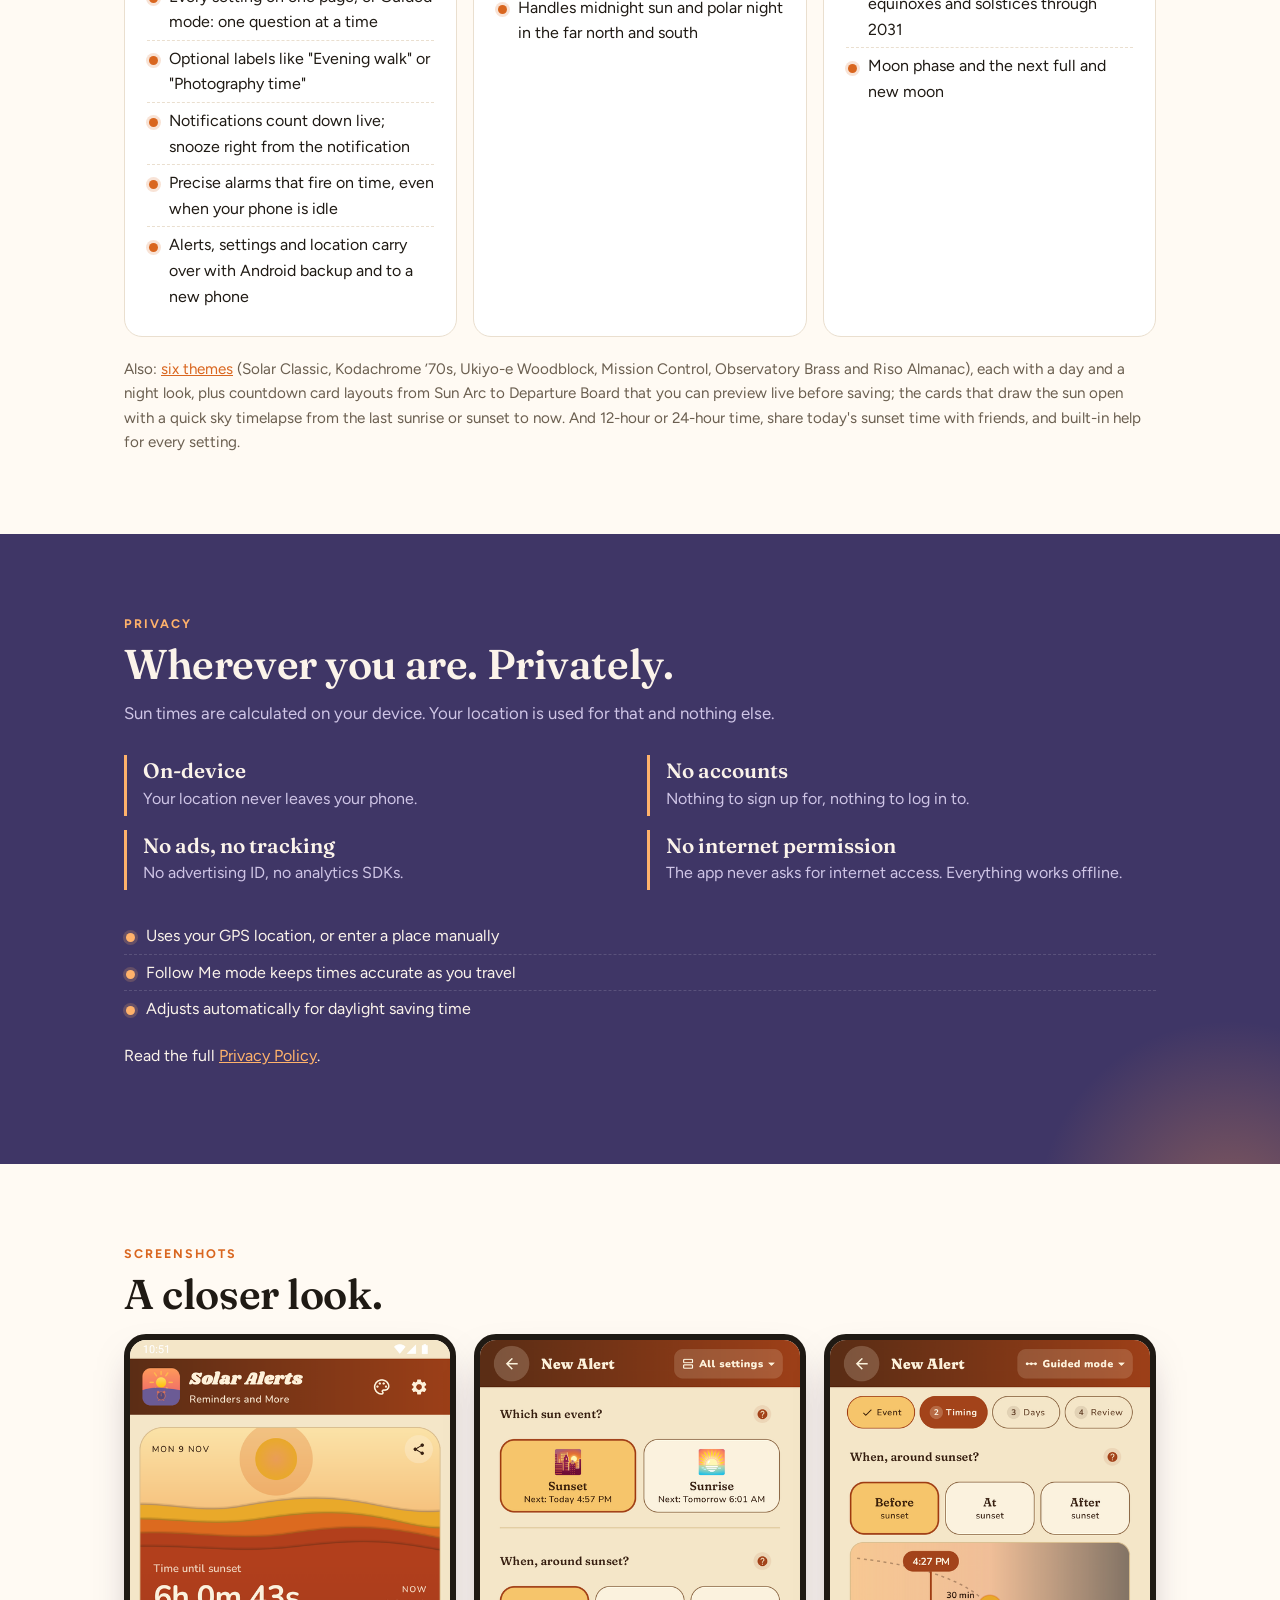
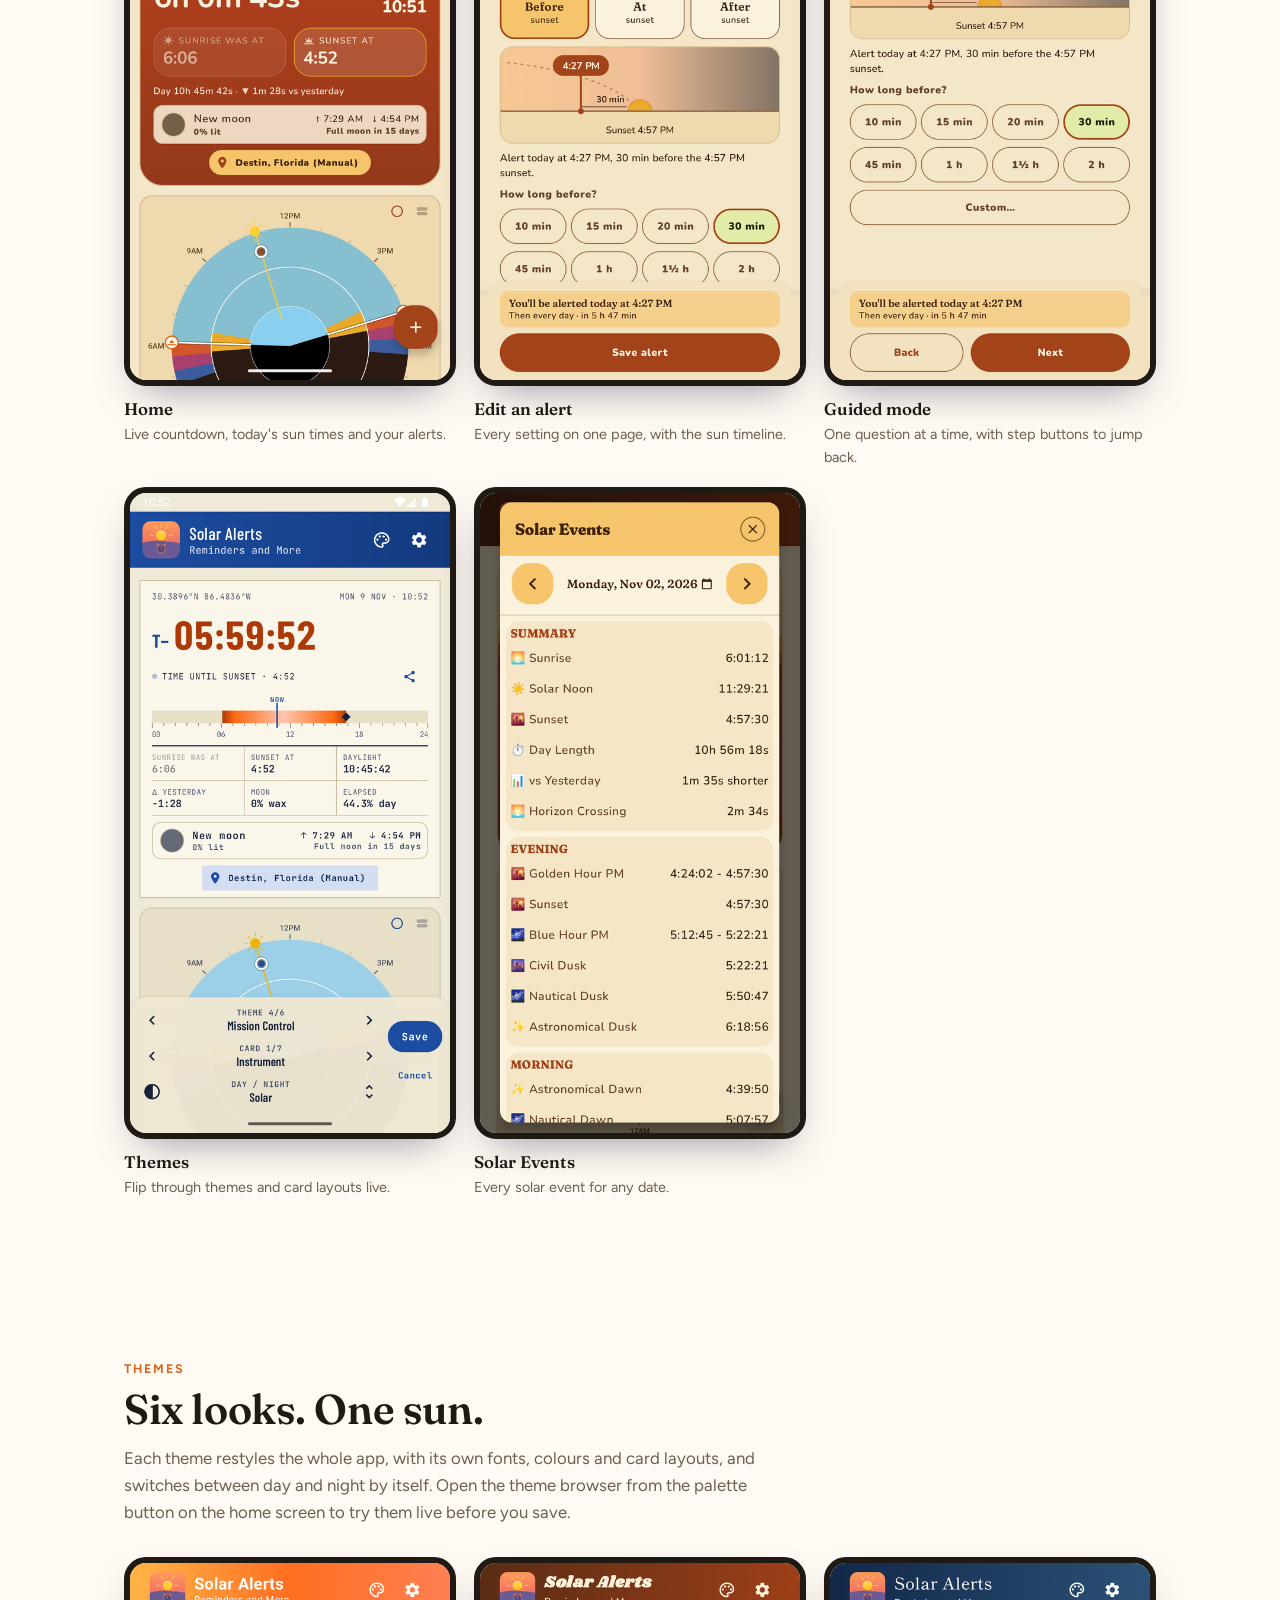
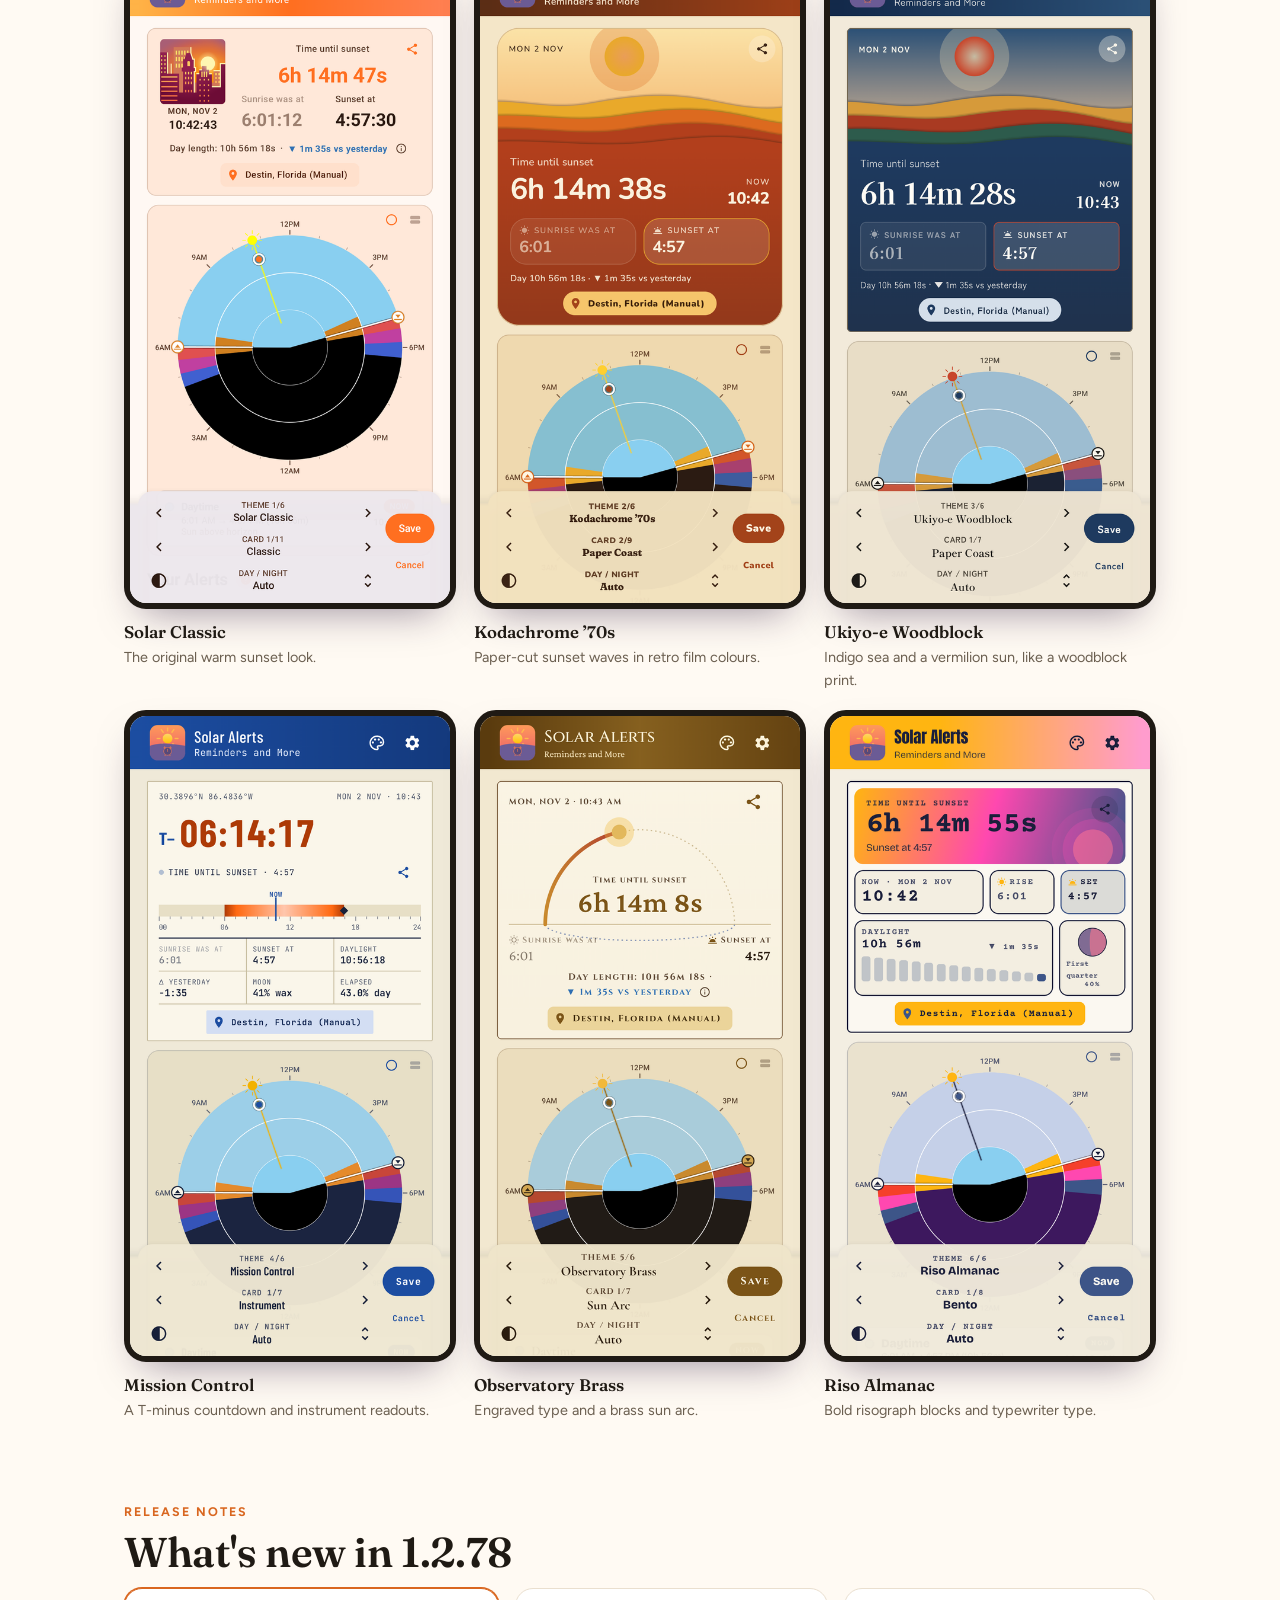
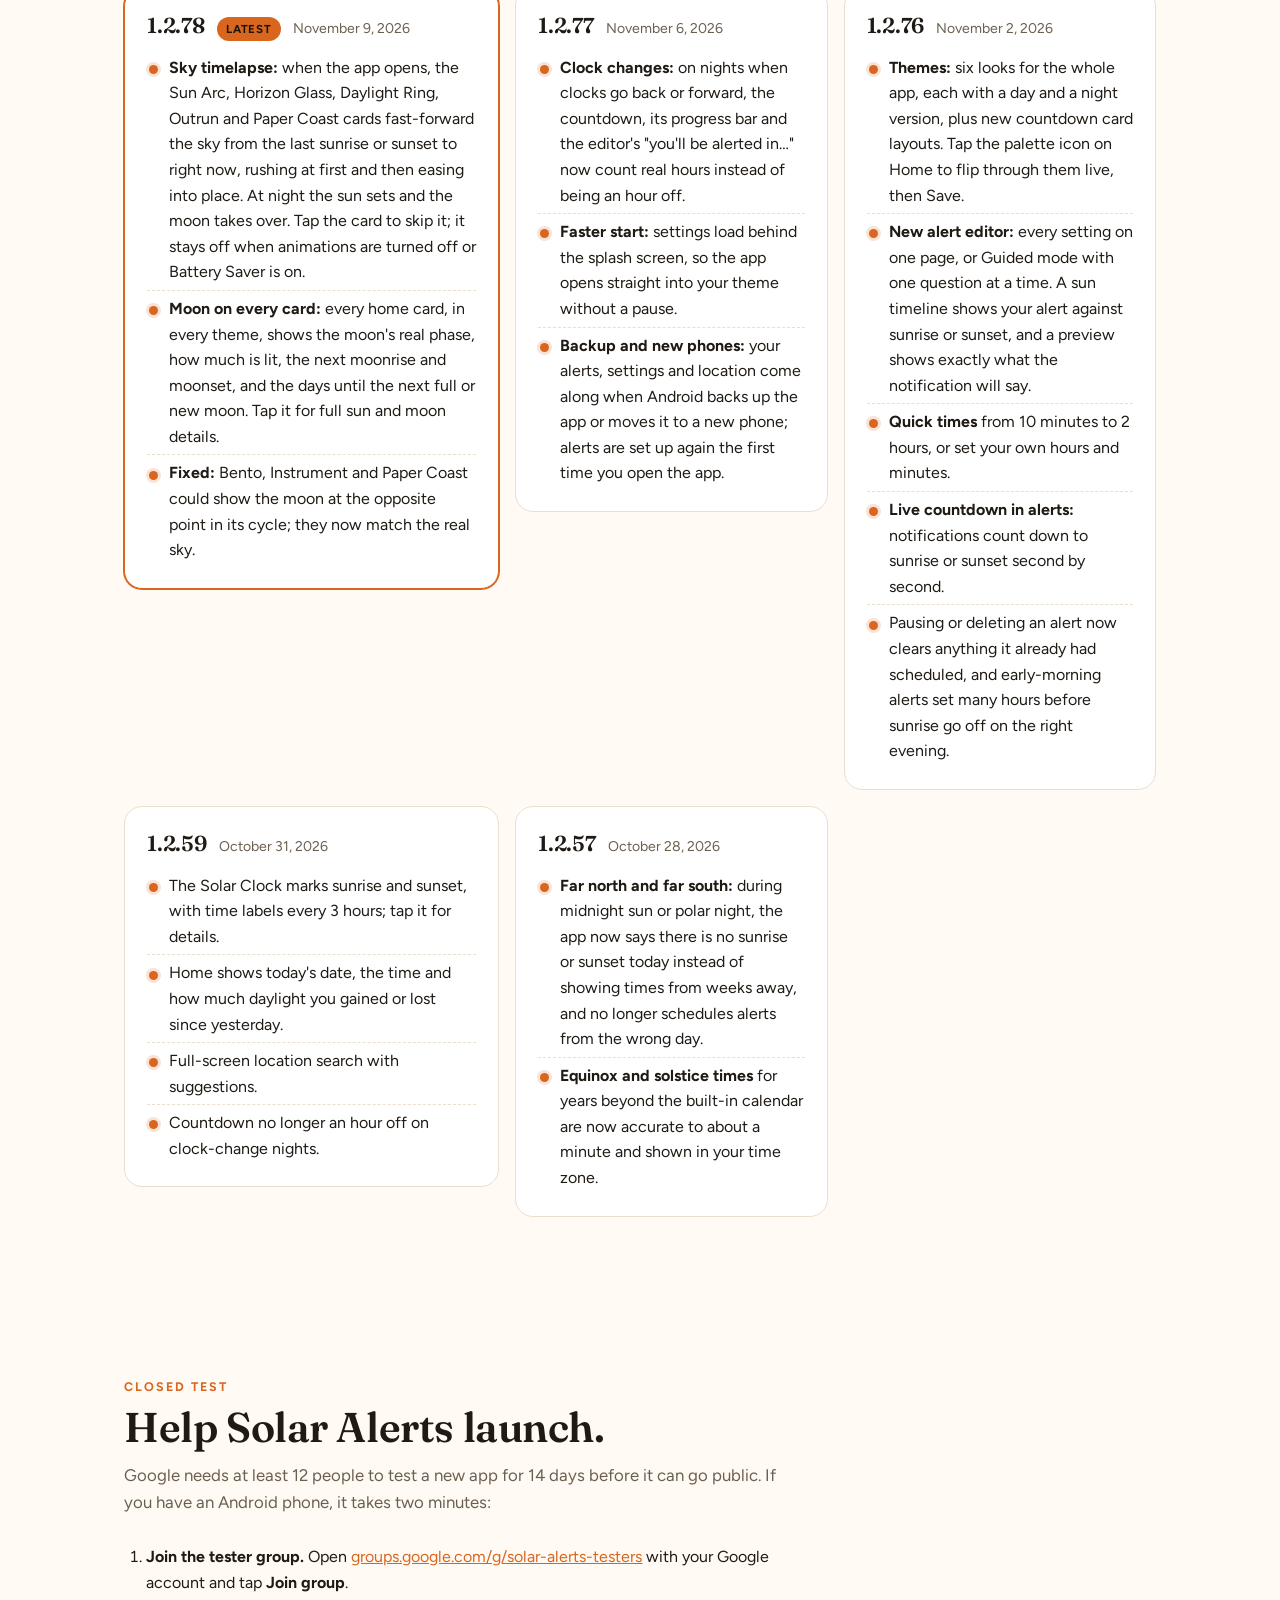
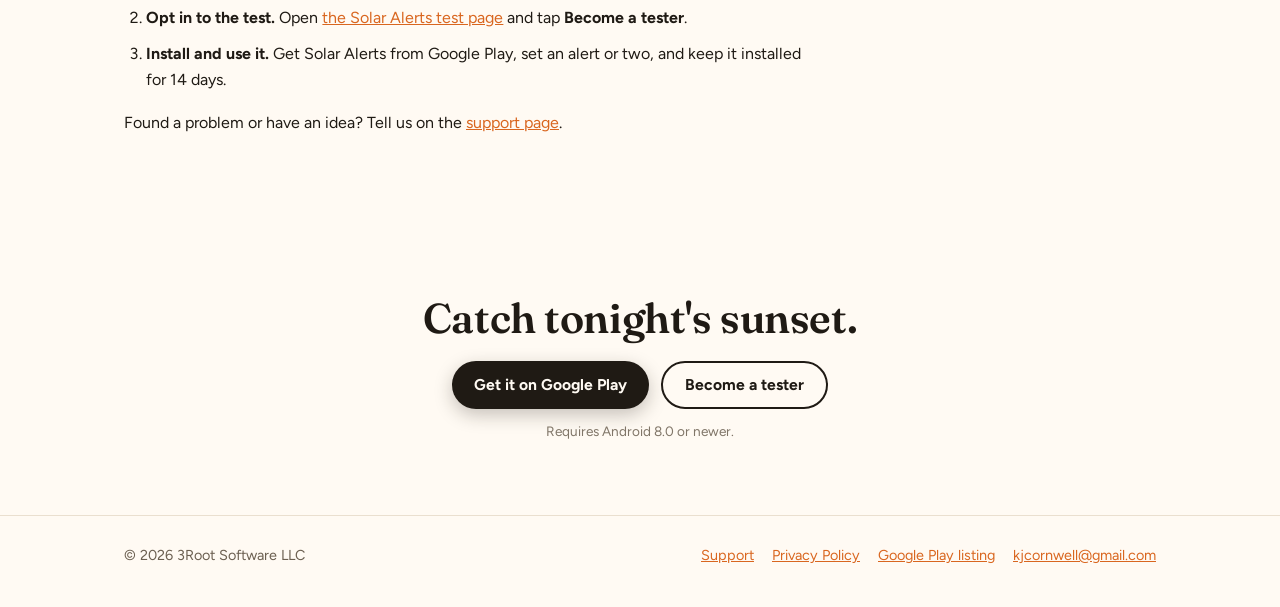
==== commit 44ccfee3: "site: align with Solar Alerts 1.2.78 — sky timelapse, moon on every card, new screenshots Co-Authore" ====
--- a/index.html
+++ b/index.html
@@ -105,7 +105,7 @@
 </ul>
 </article>
 </div>
-<p class="also">Also: <a href="#themes">six themes</a> (Solar Classic, Kodachrome &rsquo;70s, Ukiyo-e Woodblock, Mission Control, Observatory Brass and Riso Almanac), each with a day and a night look, plus countdown card layouts from Sun Arc to Departure Board that you can preview live before saving. And 12-hour or 24-hour time, share today's sunset time with friends, and built-in help for every setting.</p>
+<p class="also">Also: <a href="#themes">six themes</a> (Solar Classic, Kodachrome &rsquo;70s, Ukiyo-e Woodblock, Mission Control, Observatory Brass and Riso Almanac), each with a day and a night look, plus countdown card layouts from Sun Arc to Departure Board that you can preview live before saving; the cards that draw the sun open with a quick sky timelapse from the last sunrise or sunset to now. And 12-hour or 24-hour time, share today's sunset time with friends, and built-in help for every setting.</p>
 </div>
 </section>
 
@@ -162,10 +162,18 @@
 <section class="section flush" id="whats-new" aria-labelledby="new-h">
 <div class="wrap">
 <span class="kicker">Release notes</span>
-<h2 id="new-h">What's new in 1.2.77</h2>
+<h2 id="new-h">What's new in 1.2.78</h2>
 <div class="releases">
 <article class="release latest">
-<header><h3>1.2.77</h3><span class="badge">Latest</span><time datetime="2026-11-06">November 6, 2026</time></header>
+<header><h3>1.2.78</h3><span class="badge">Latest</span><time datetime="2026-11-09">November 9, 2026</time></header>
+<ul class="ticks">
+<li><b>Sky timelapse:</b> when the app opens, the Sun Arc, Horizon Glass, Daylight Ring, Outrun and Paper Coast cards fast-forward the sky from the last sunrise or sunset to right now, rushing at first and then easing into place. At night the sun sets and the moon takes over. Tap the card to skip it; it stays off when animations are turned off or Battery Saver is on.</li>
+<li><b>Moon on every card:</b> every home card, in every theme, shows the moon's real phase, how much is lit, the next moonrise and moonset, and the days until the next full or new moon. Tap it for full sun and moon details.</li>
+<li><b>Fixed:</b> Bento, Instrument and Paper Coast could show the moon at the opposite point in its cycle; they now match the real sky.</li>
+</ul>
+</article>
+<article class="release">
+<header><h3>1.2.77</h3><time datetime="2026-11-06">November 6, 2026</time></header>
 <ul class="ticks">
 <li><b>Clock changes:</b> on nights when clocks go back or forward, the countdown, its progress bar and the editor's "you'll be alerted in…" now count real hours instead of being an hour off.</li>
 <li><b>Faster start:</b> settings load behind the splash screen, so the app opens straight into your theme without a pause.</li>
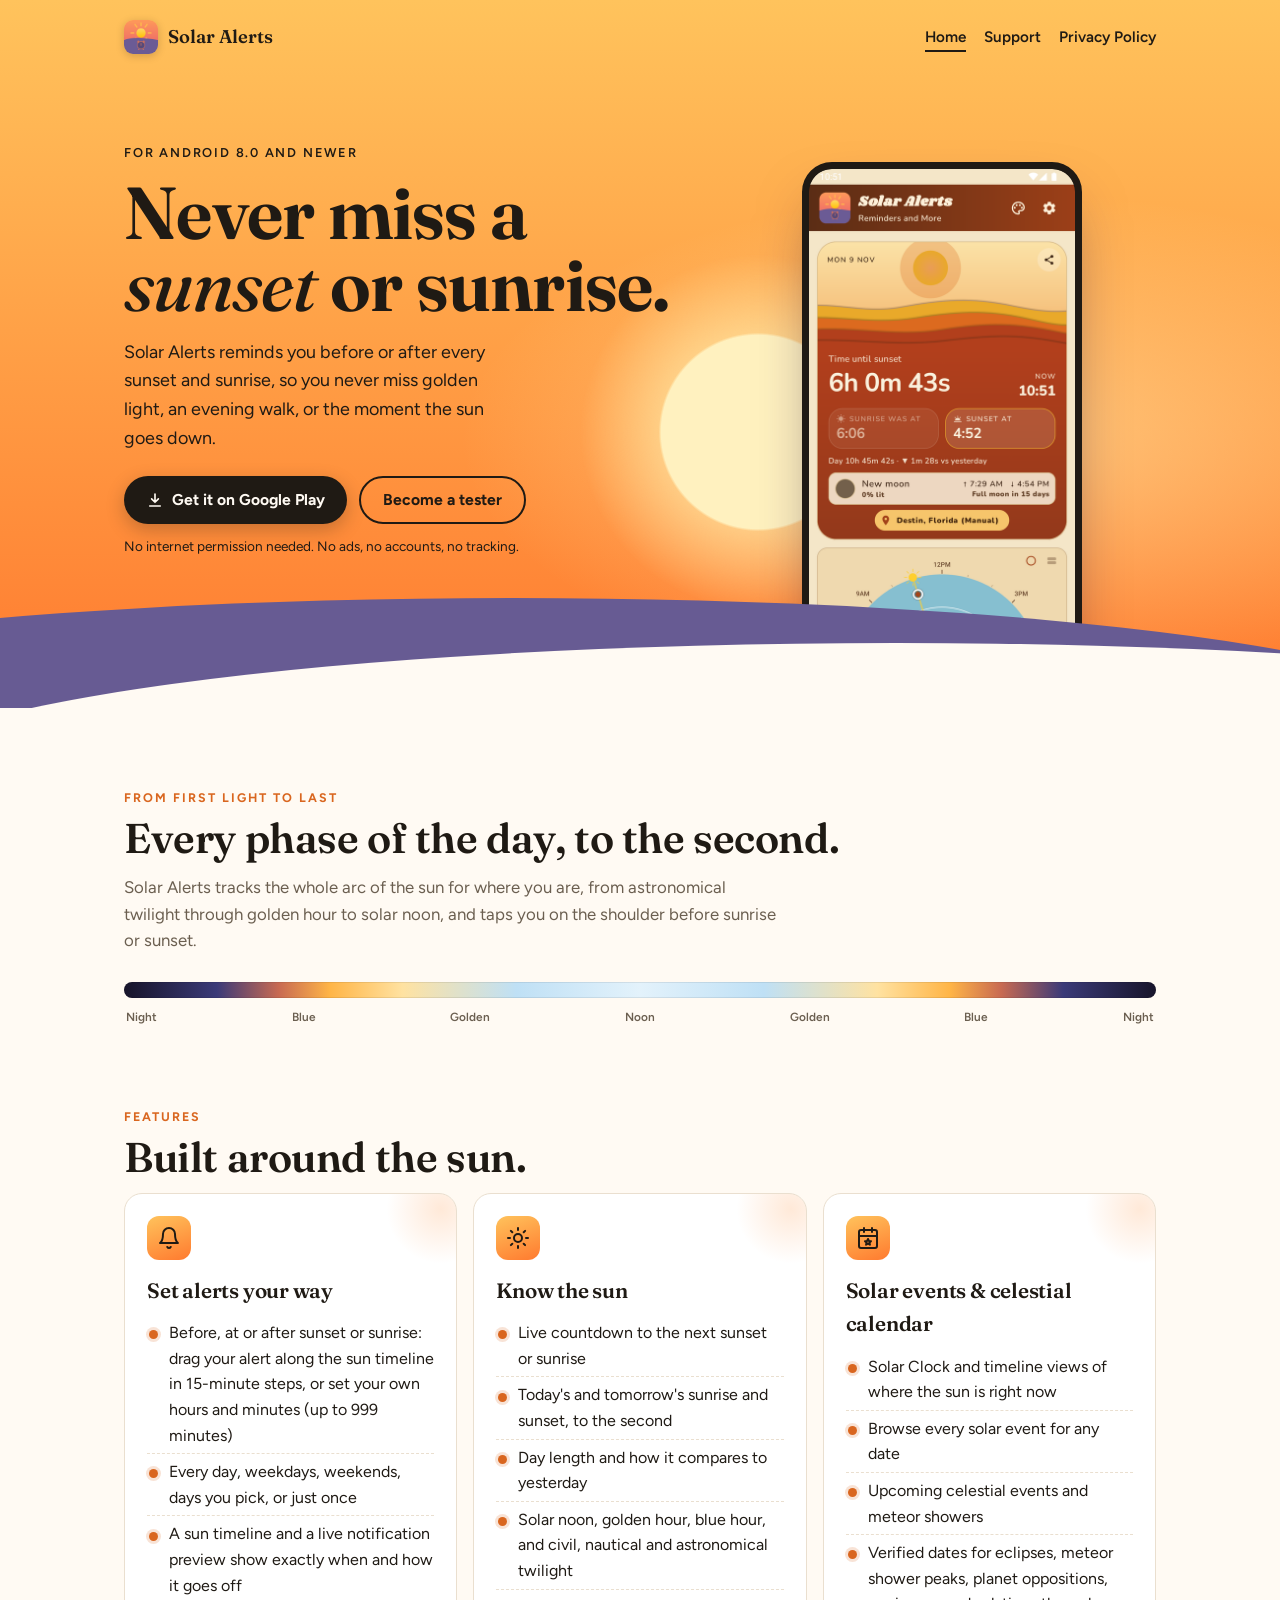
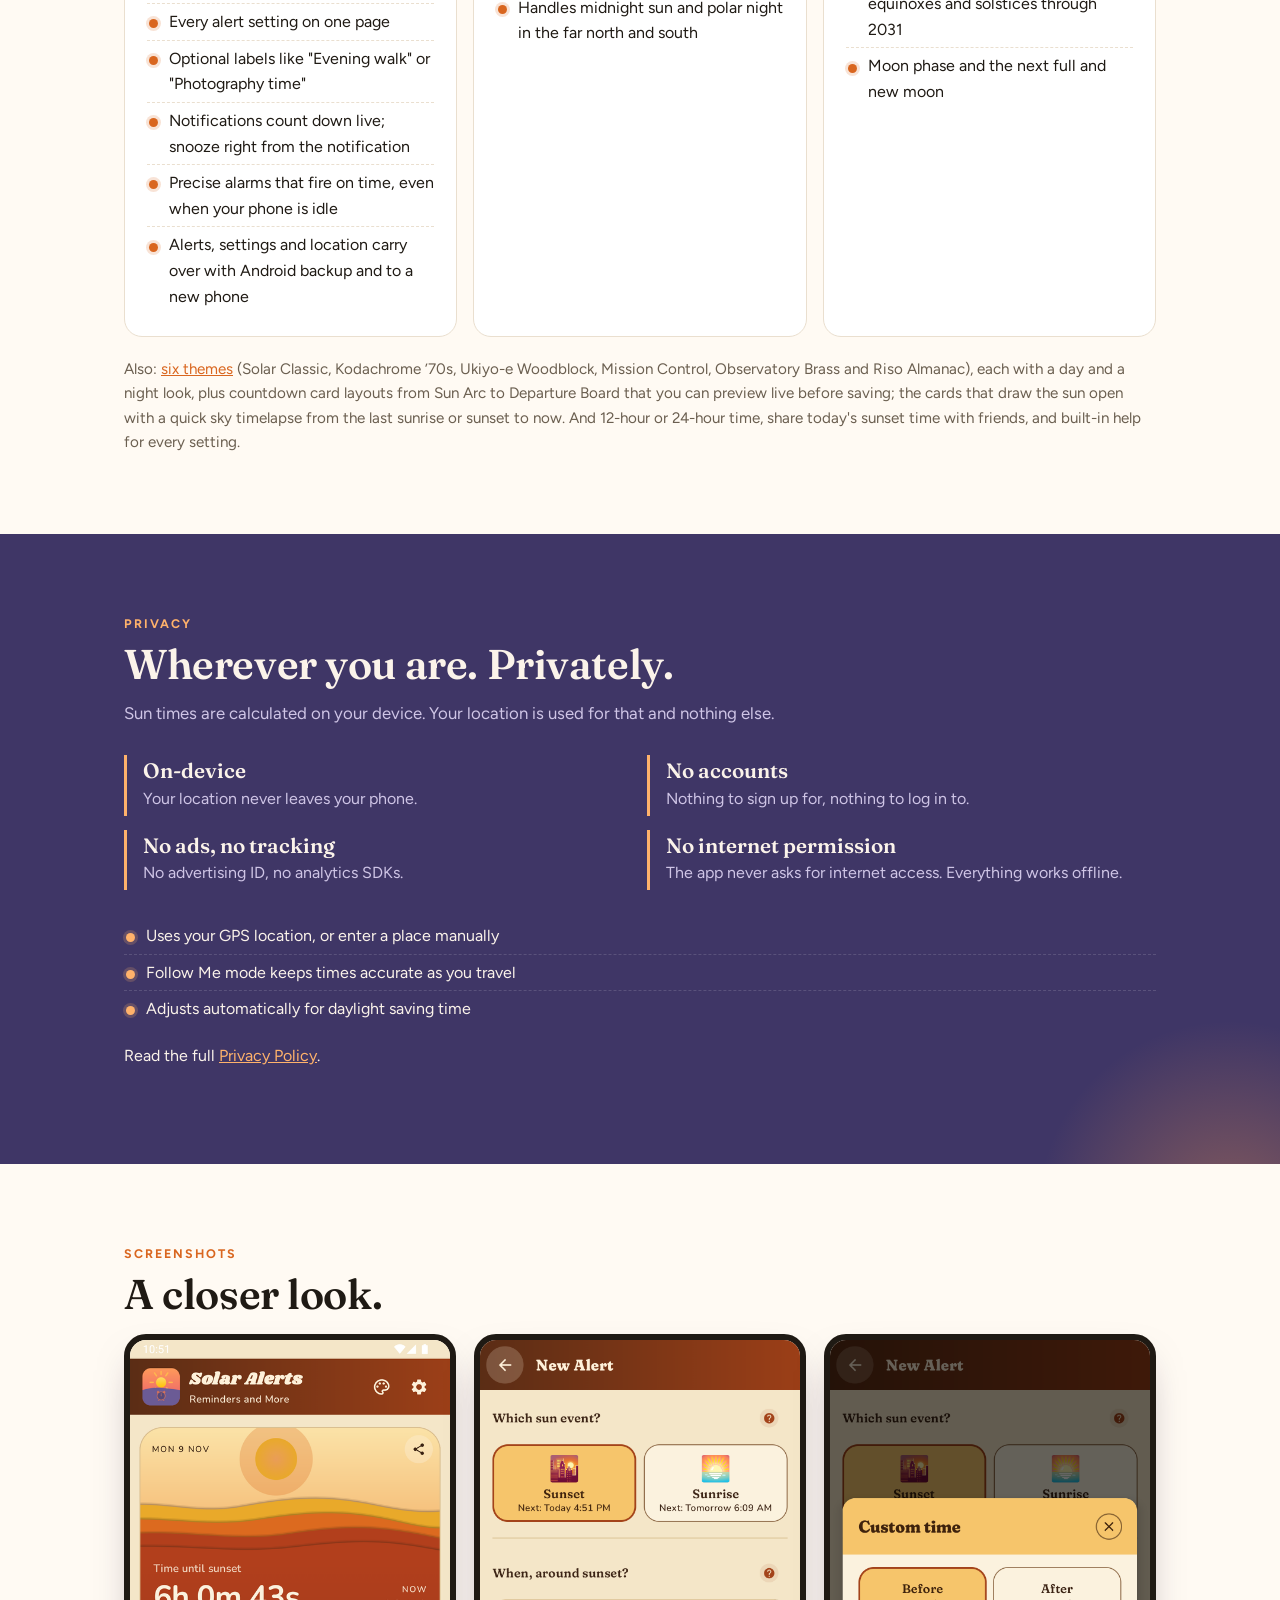
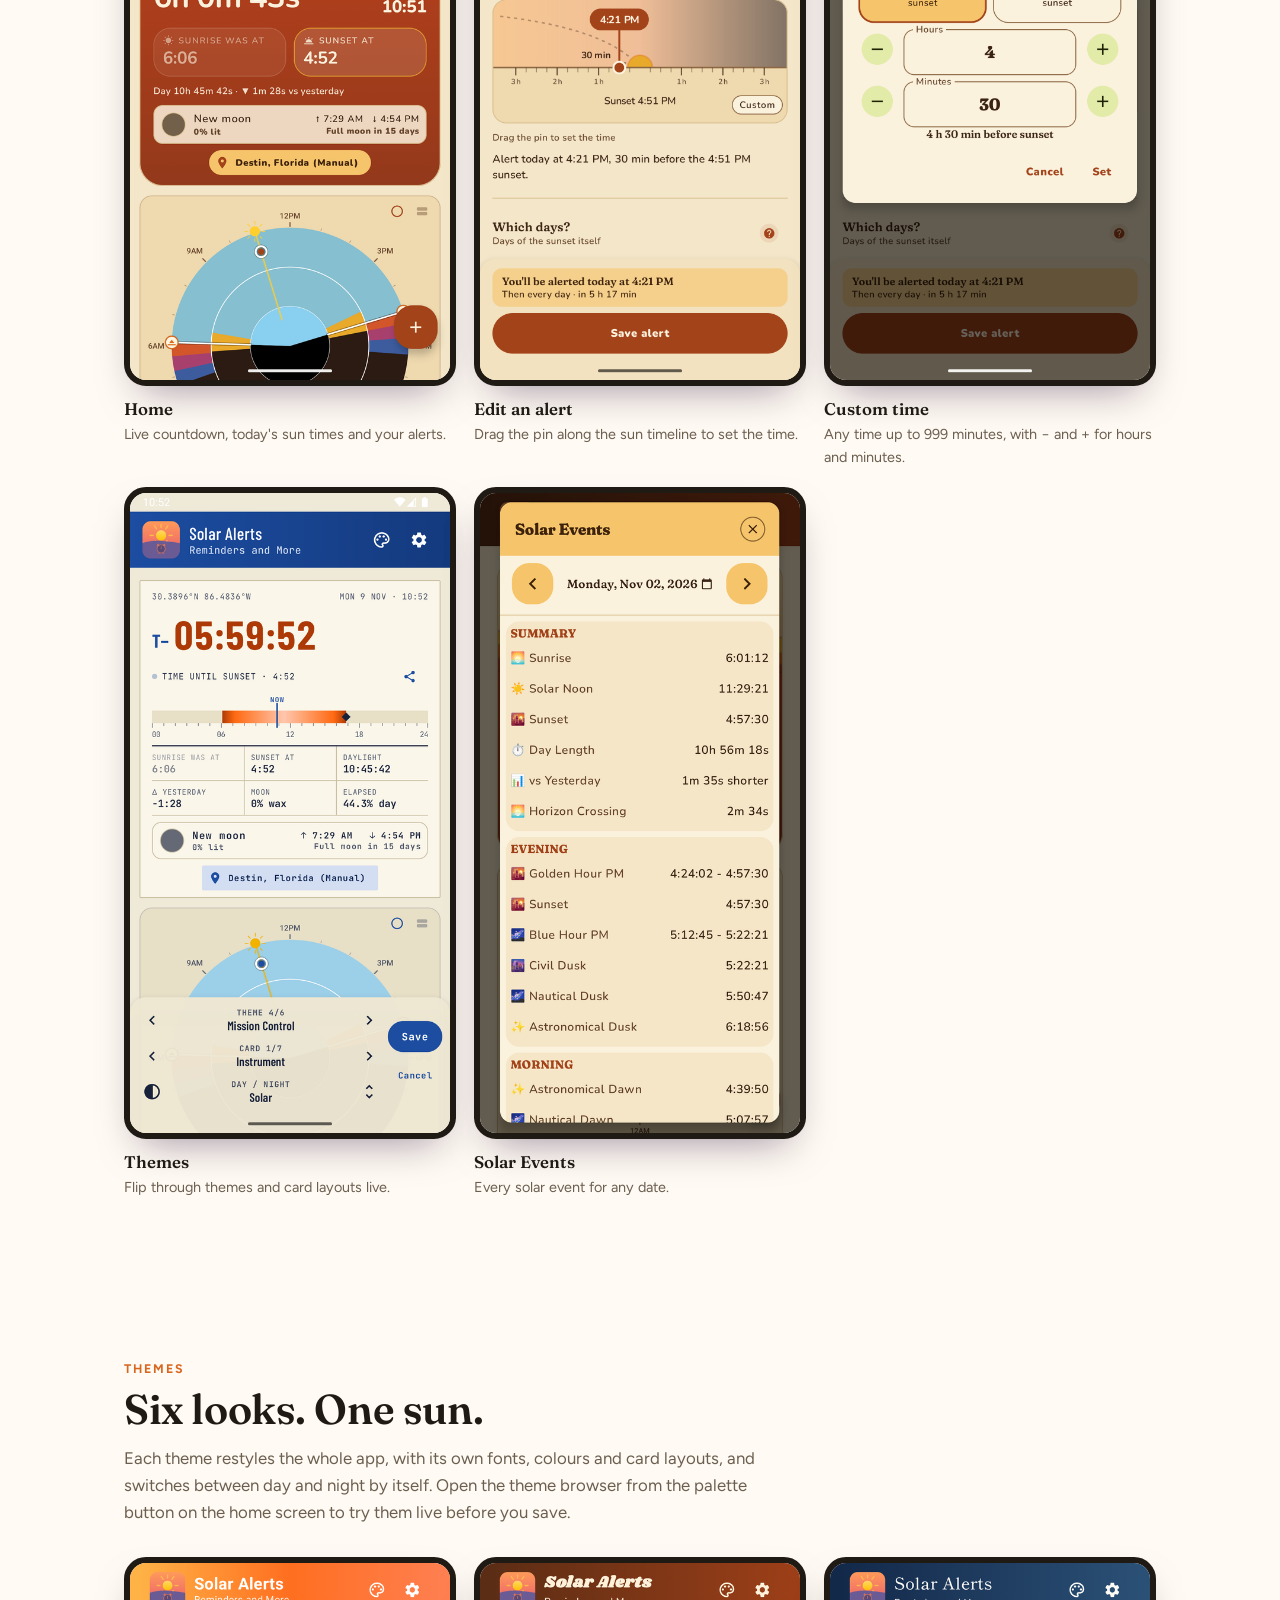
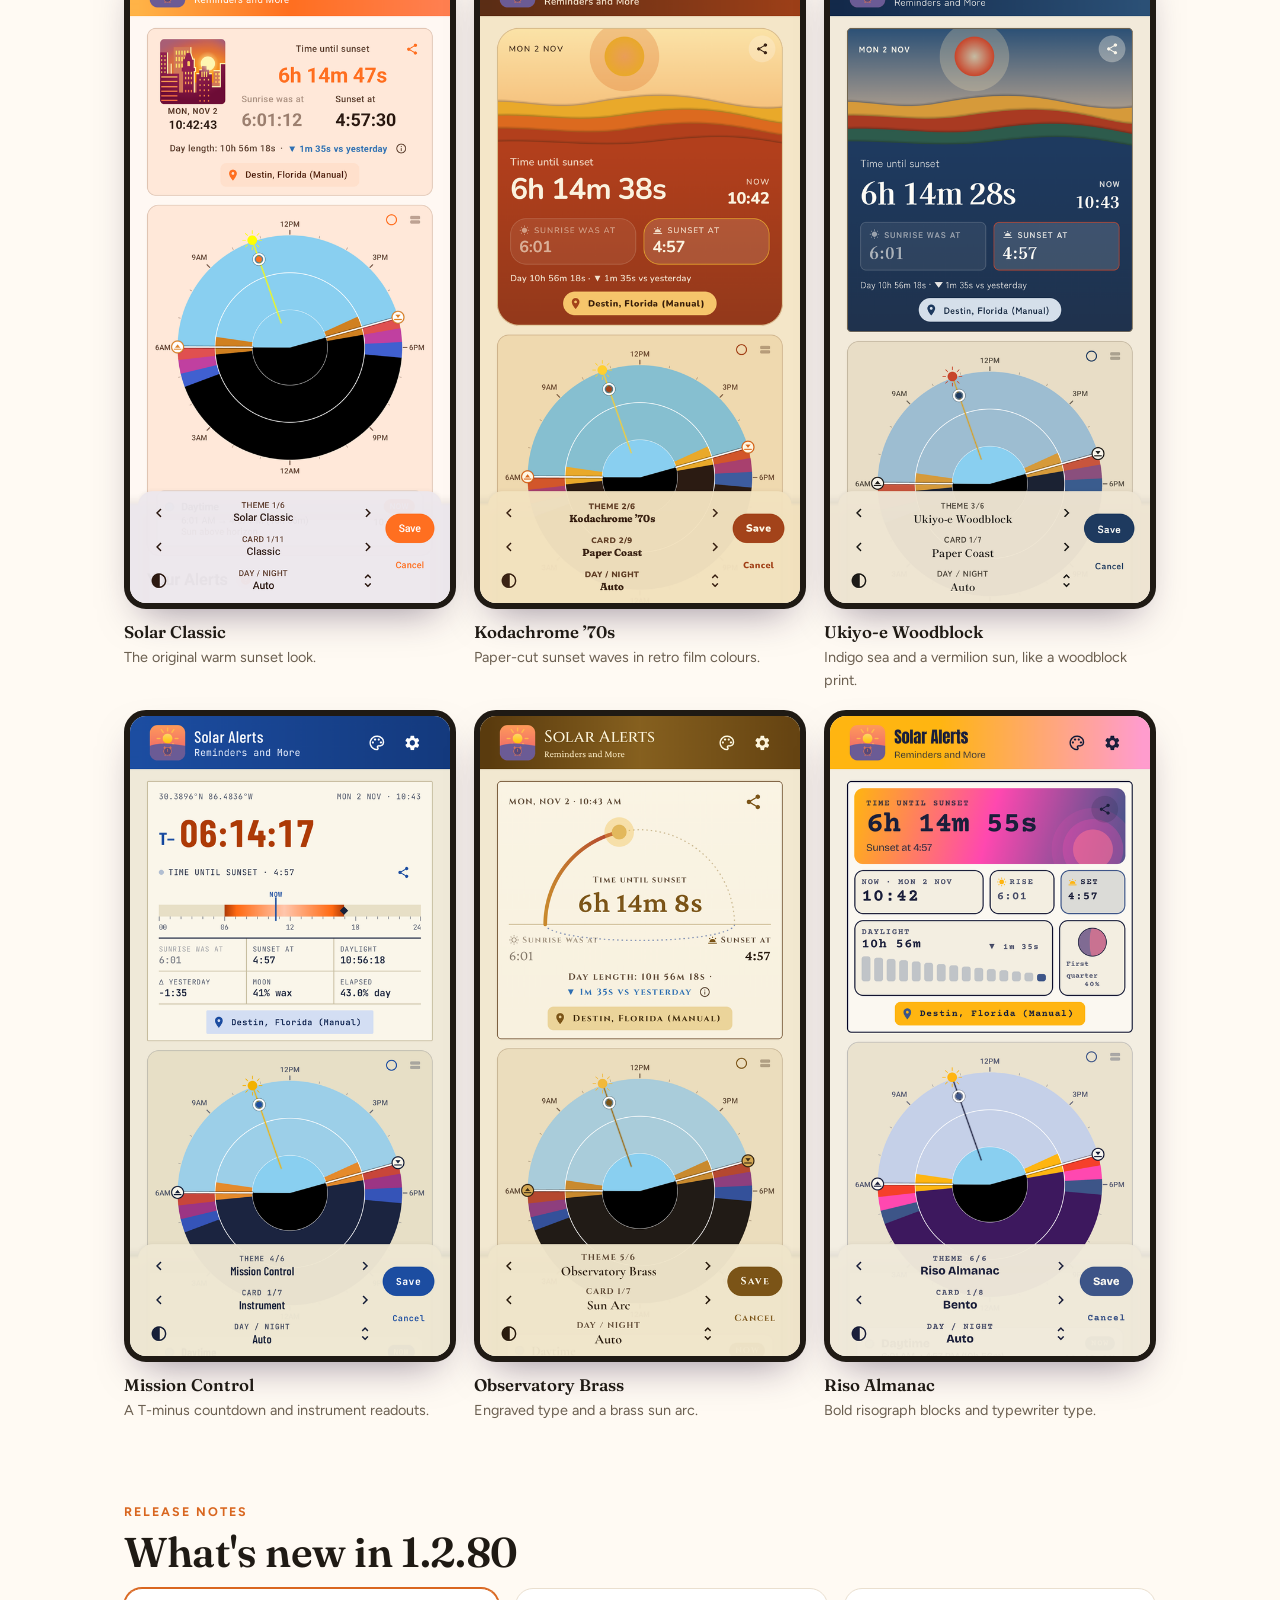
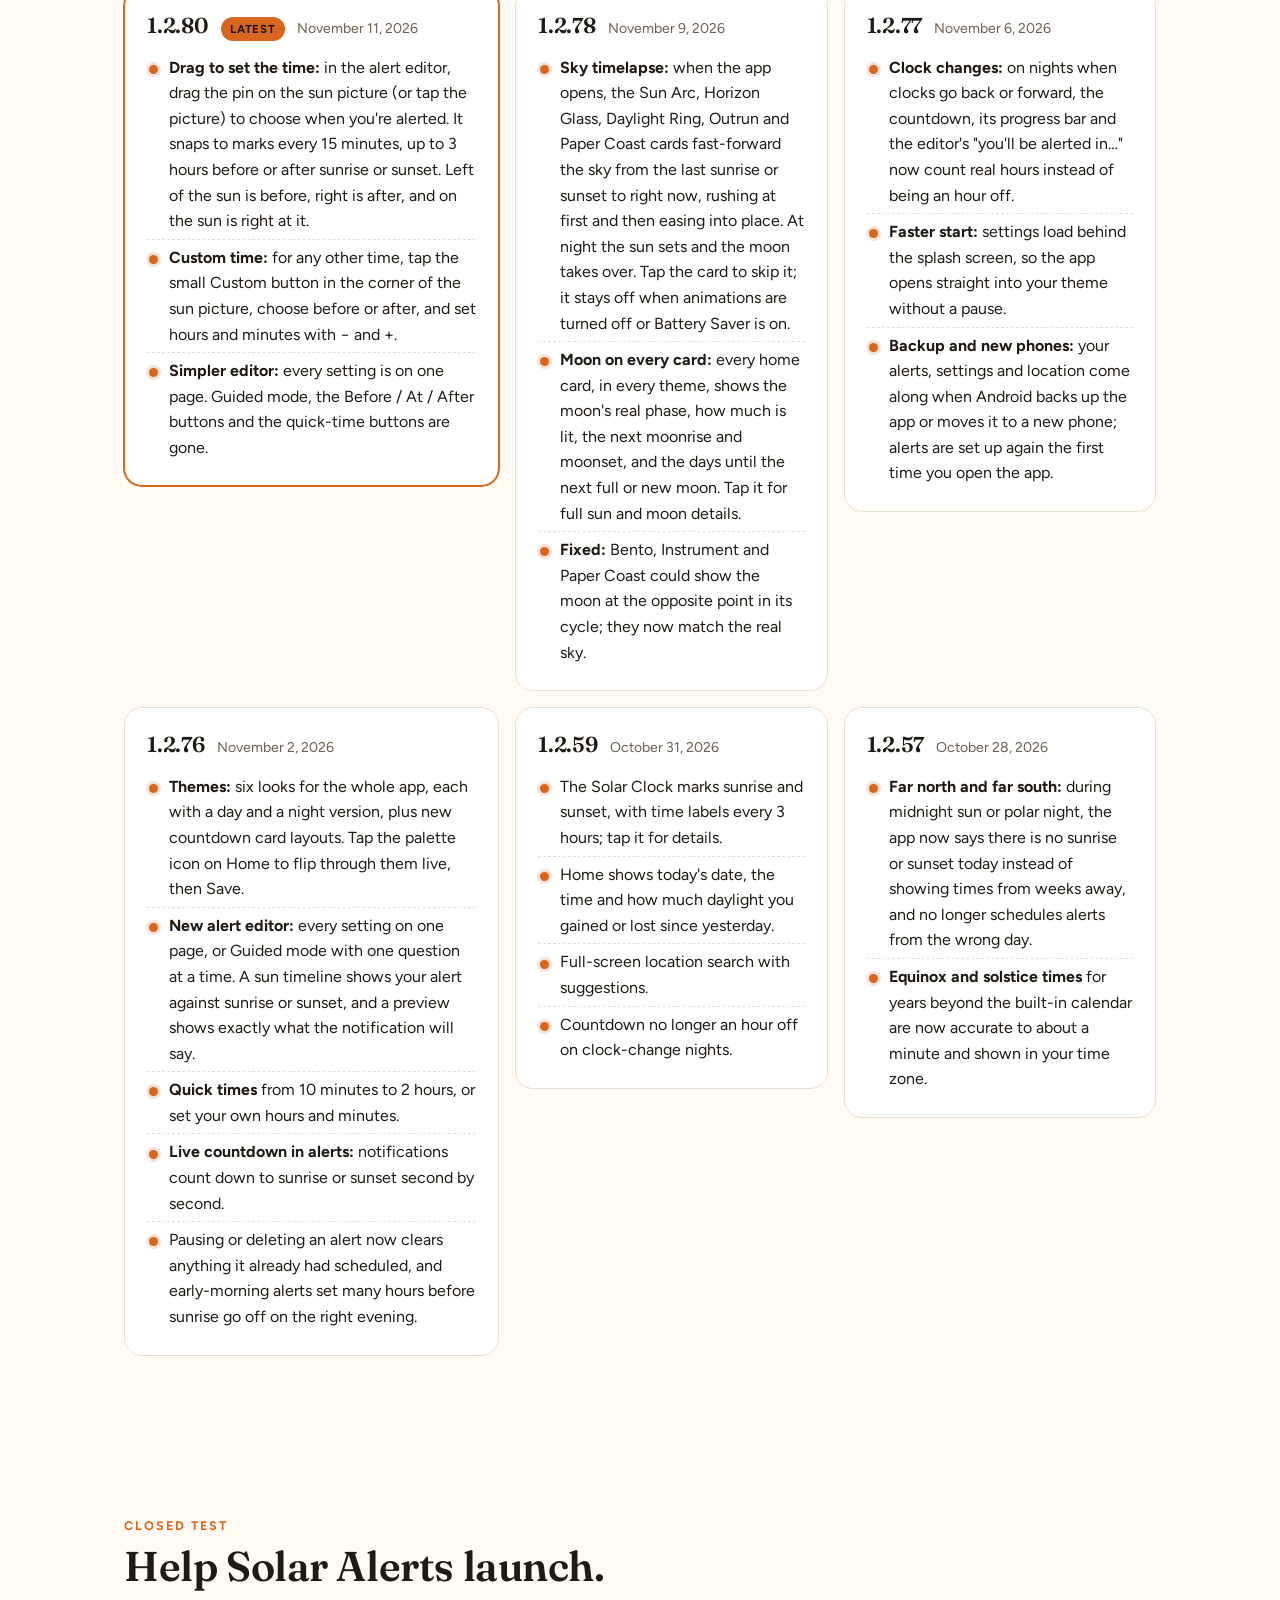
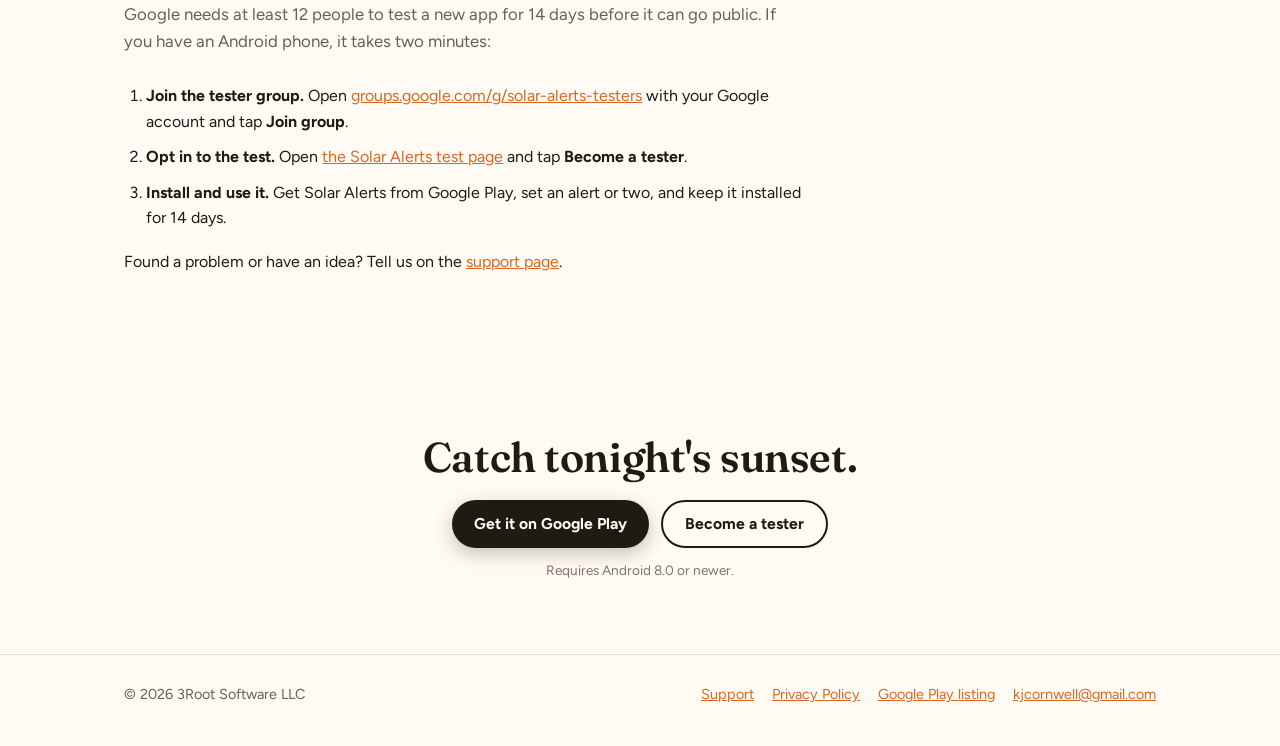
==== commit 0e843838: "site: align with Solar Alerts 1.2.80 — draggable sun timeline, custom time popup, new screenshots Co" ====
--- a/index.html
+++ b/index.html
@@ -72,10 +72,10 @@
 <div class="icon" aria-hidden="true"><svg viewBox="0 0 24 24" fill="none" stroke="currentColor" stroke-width="2" stroke-linecap="round" stroke-linejoin="round"><path d="M6 8a6 6 0 0 1 12 0c0 7 3 9 3 9H3s3-2 3-9"/><path d="M10.3 21a1.94 1.94 0 0 0 3.4 0"/></svg></div>
 <h3>Set alerts your way</h3>
 <ul class="ticks">
-<li>Before, at or after sunset or sunrise: one tap for 10 minutes to 2 hours, or your own hours and minutes (up to 999 minutes)</li>
+<li>Before, at or after sunset or sunrise: drag your alert along the sun timeline in 15-minute steps, or set your own hours and minutes (up to 999 minutes)</li>
 <li>Every day, weekdays, weekends, days you pick, or just once</li>
 <li>A sun timeline and a live notification preview show exactly when and how it goes off</li>
-<li>Every setting on one page, or Guided mode: one question at a time</li>
+<li>Every alert setting on one page</li>
 <li>Optional labels like "Evening walk" or "Photography time"</li>
 <li>Notifications count down live; snooze right from the notification</li>
 <li>Precise alarms that fire on time, even when your phone is idle</li>
@@ -135,8 +135,8 @@
 <h2 id="shots-h">A closer look.</h2>
 <div class="shots">
 <figure><img src="assets/phone-1.png" width="540" height="1080" loading="lazy" alt="Home screen with a live countdown card to the next sunset or sunrise and the Your Alerts list"><figcaption><b>Home</b>Live countdown, today's sun times and your alerts.</figcaption></figure>
-<figure><img src="assets/phone-2.png" width="540" height="1080" loading="lazy" alt="Alert editor in All settings view: sunrise or sunset, before, at or after, quick times, days, and a sun timeline with a pin at the alert time"><figcaption><b>Edit an alert</b>Every setting on one page, with the sun timeline.</figcaption></figure>
-<figure><img src="assets/phone-3.png" width="540" height="1080" loading="lazy" alt="Alert editor in Guided mode: step buttons for Event, Timing, Days and Review above one question, with the sun timeline"><figcaption><b>Guided mode</b>One question at a time, with step buttons to jump back.</figcaption></figure>
+<figure><img src="assets/phone-2.png" width="540" height="1080" loading="lazy" alt="Alert editor: sunset or sunrise, then a sun timeline with a draggable pin at the alert time, tick marks every 15 minutes up to 3 hours each side, and a small Custom button"><figcaption><b>Edit an alert</b>Drag the pin along the sun timeline to set the time.</figcaption></figure>
+<figure><img src="assets/phone-3.png" width="540" height="1080" loading="lazy" alt="Custom time popup: before or after sunset, then hours and minutes, each with minus and plus buttons, showing 4 h 30 min before sunset"><figcaption><b>Custom time</b>Any time up to 999 minutes, with &minus; and + for hours and minutes.</figcaption></figure>
 <figure><img src="assets/phone-4.png" width="540" height="1080" loading="lazy" alt="Theme browser: the app previewed live in a theme, with controls to change the theme, the card layout and day or night mode, and Save and Cancel buttons"><figcaption><b>Themes</b>Flip through themes and card layouts live.</figcaption></figure>
 <figure><img src="assets/phone-5.png" width="540" height="1080" loading="lazy" alt="Solar Events sheet listing sunrise, solar noon, sunset, day length, golden hour, blue hour and twilight times for a date"><figcaption><b>Solar Events</b>Every solar event for any date.</figcaption></figure>
 </div>
@@ -162,10 +162,18 @@
 <section class="section flush" id="whats-new" aria-labelledby="new-h">
 <div class="wrap">
 <span class="kicker">Release notes</span>
-<h2 id="new-h">What's new in 1.2.78</h2>
+<h2 id="new-h">What's new in 1.2.80</h2>
 <div class="releases">
 <article class="release latest">
-<header><h3>1.2.78</h3><span class="badge">Latest</span><time datetime="2026-11-09">November 9, 2026</time></header>
+<header><h3>1.2.80</h3><span class="badge">Latest</span><time datetime="2026-11-11">November 11, 2026</time></header>
+<ul class="ticks">
+<li><b>Drag to set the time:</b> in the alert editor, drag the pin on the sun picture (or tap the picture) to choose when you're alerted. It snaps to marks every 15 minutes, up to 3 hours before or after sunrise or sunset. Left of the sun is before, right is after, and on the sun is right at it.</li>
+<li><b>Custom time:</b> for any other time, tap the small Custom button in the corner of the sun picture, choose before or after, and set hours and minutes with &minus; and +.</li>
+<li><b>Simpler editor:</b> every setting is on one page. Guided mode, the Before / At / After buttons and the quick-time buttons are gone.</li>
+</ul>
+</article>
+<article class="release">
+<header><h3>1.2.78</h3><time datetime="2026-11-09">November 9, 2026</time></header>
 <ul class="ticks">
 <li><b>Sky timelapse:</b> when the app opens, the Sun Arc, Horizon Glass, Daylight Ring, Outrun and Paper Coast cards fast-forward the sky from the last sunrise or sunset to right now, rushing at first and then easing into place. At night the sun sets and the moon takes over. Tap the card to skip it; it stays off when animations are turned off or Battery Saver is on.</li>
 <li><b>Moon on every card:</b> every home card, in every theme, shows the moon's real phase, how much is lit, the next moonrise and moonset, and the days until the next full or new moon. Tap it for full sun and moon details.</li>
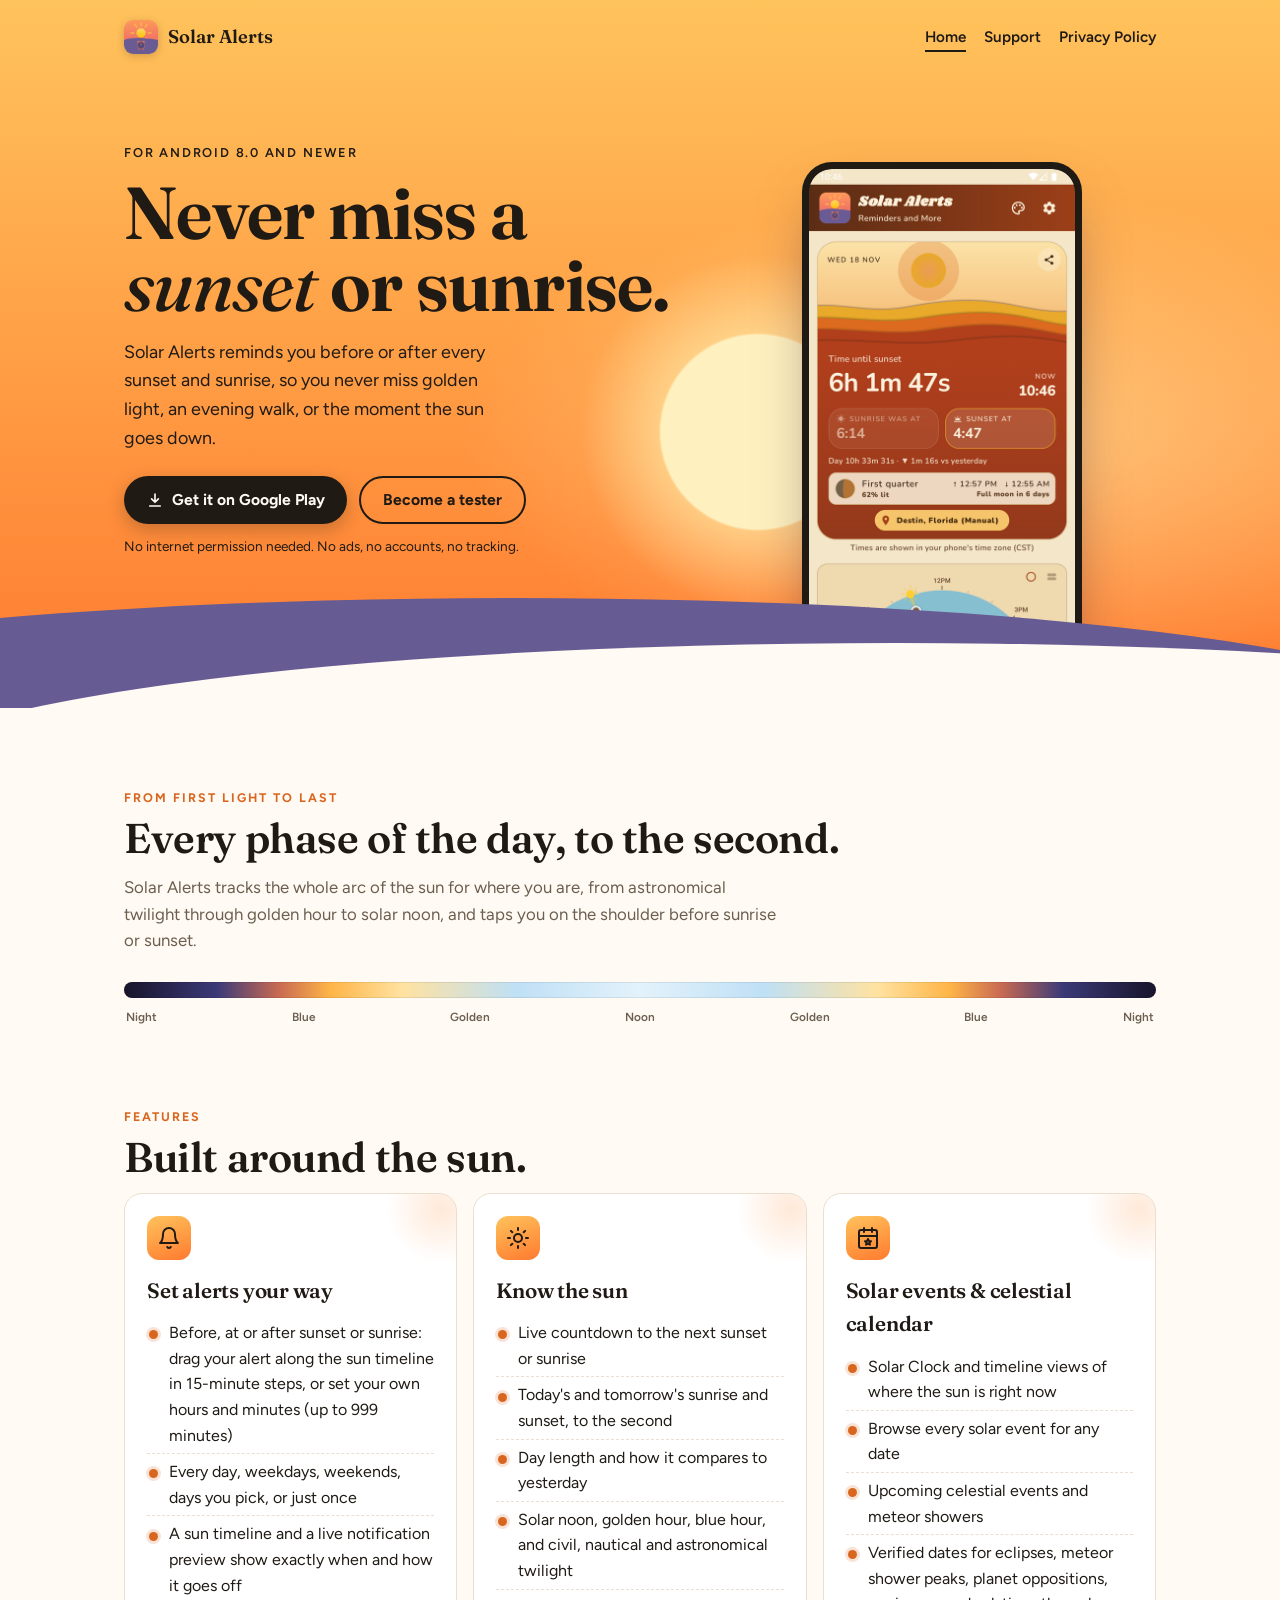
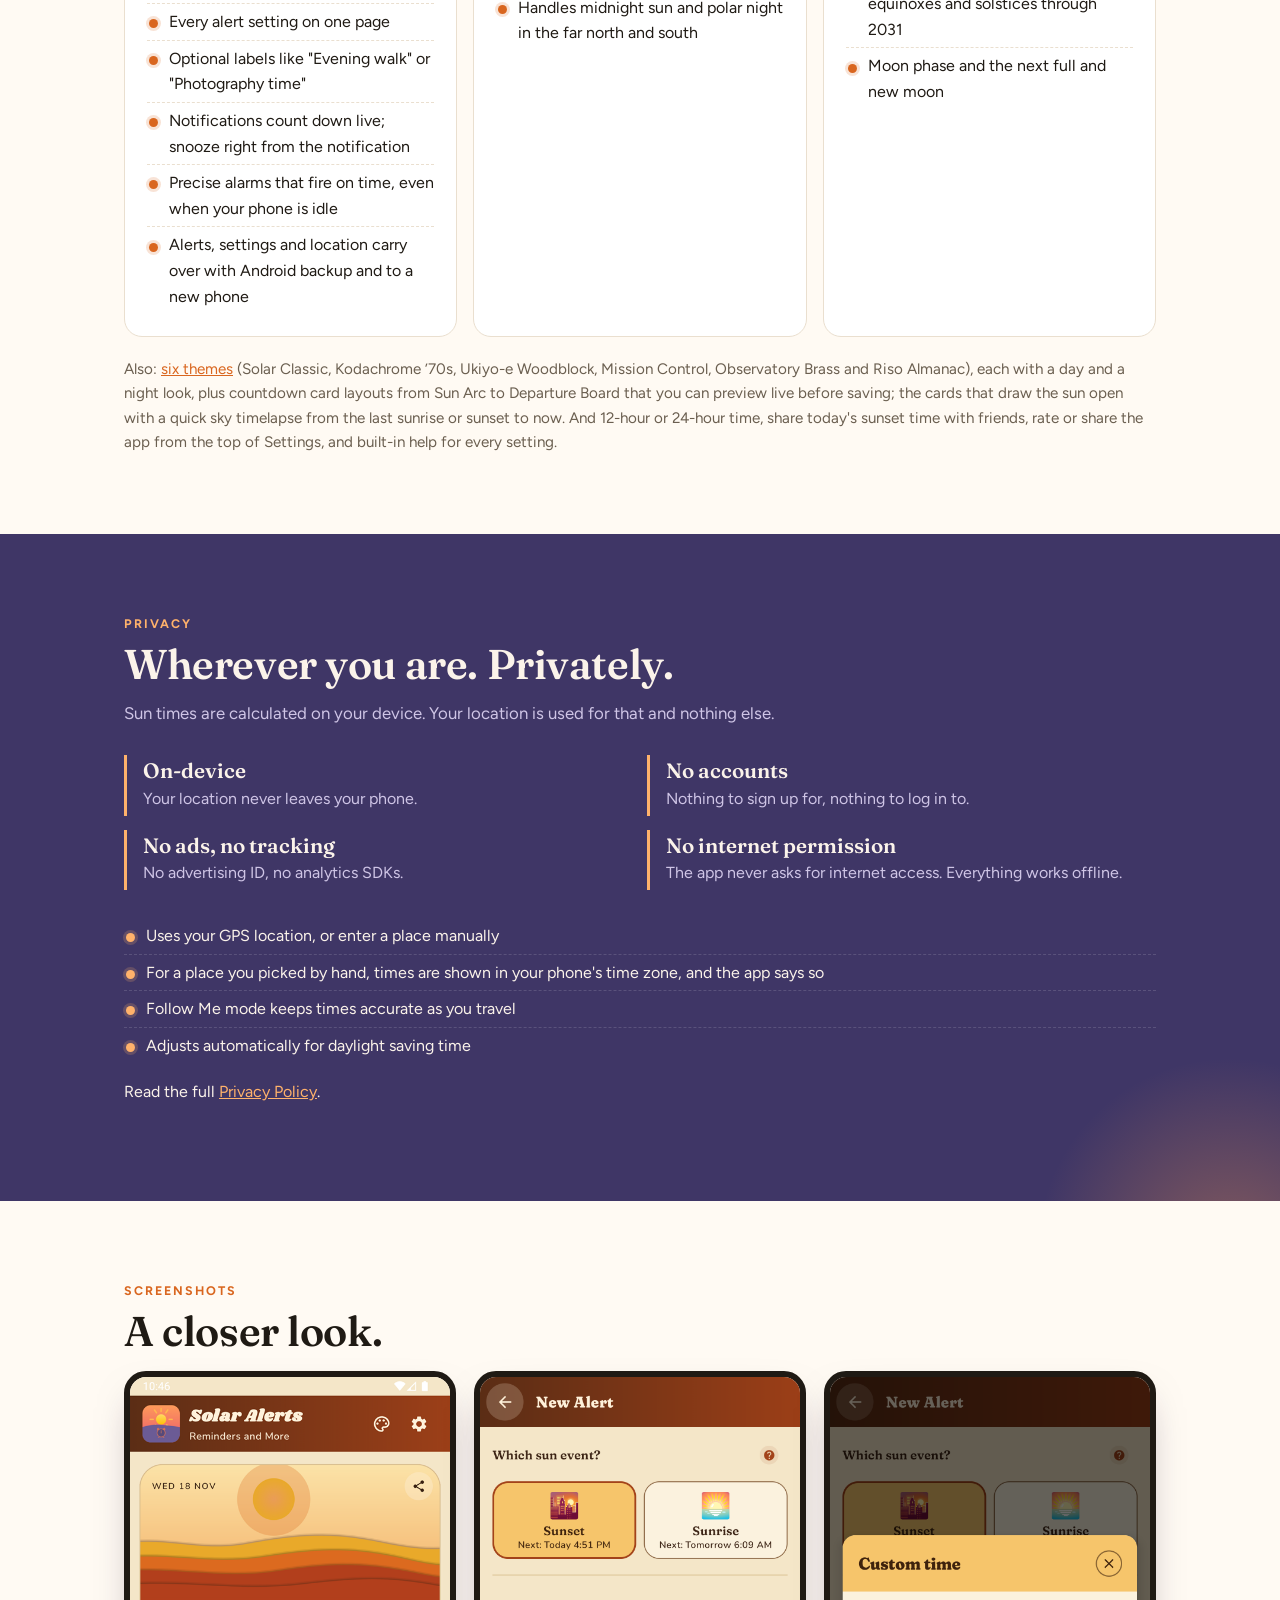
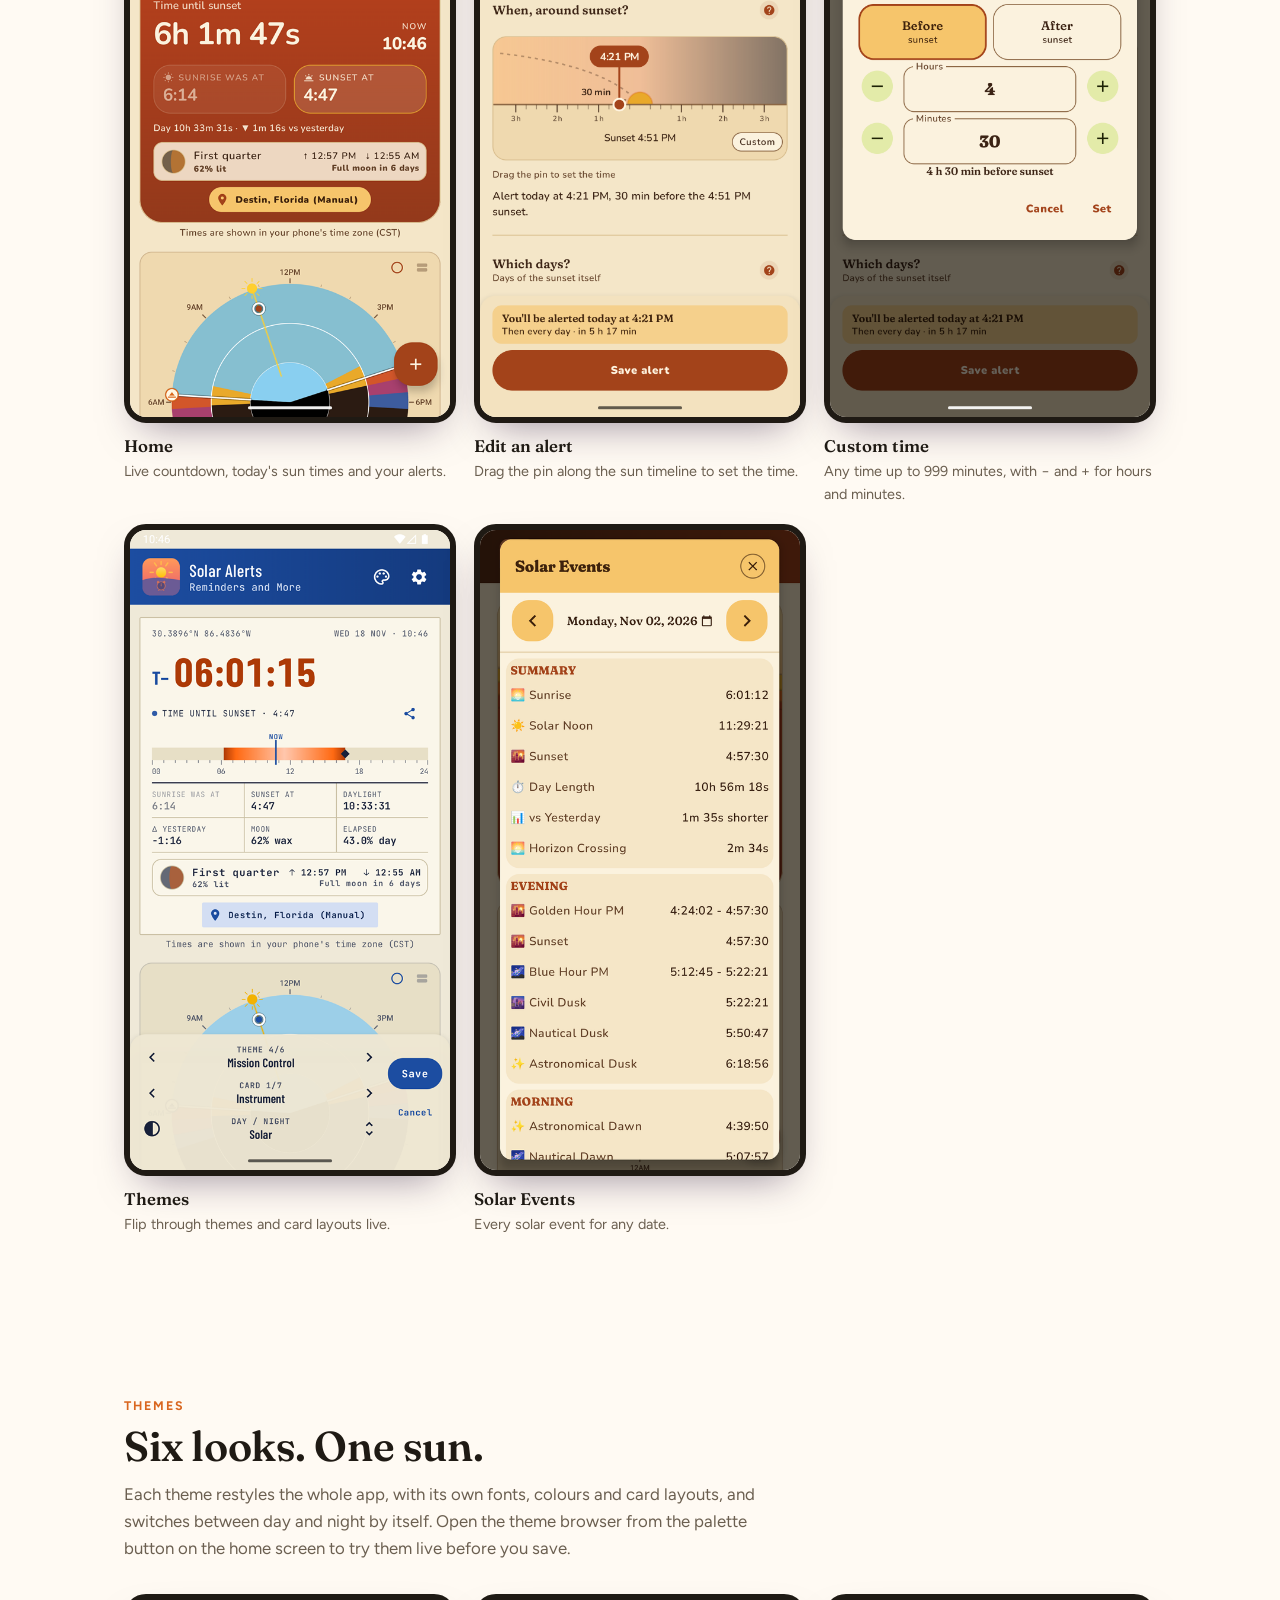
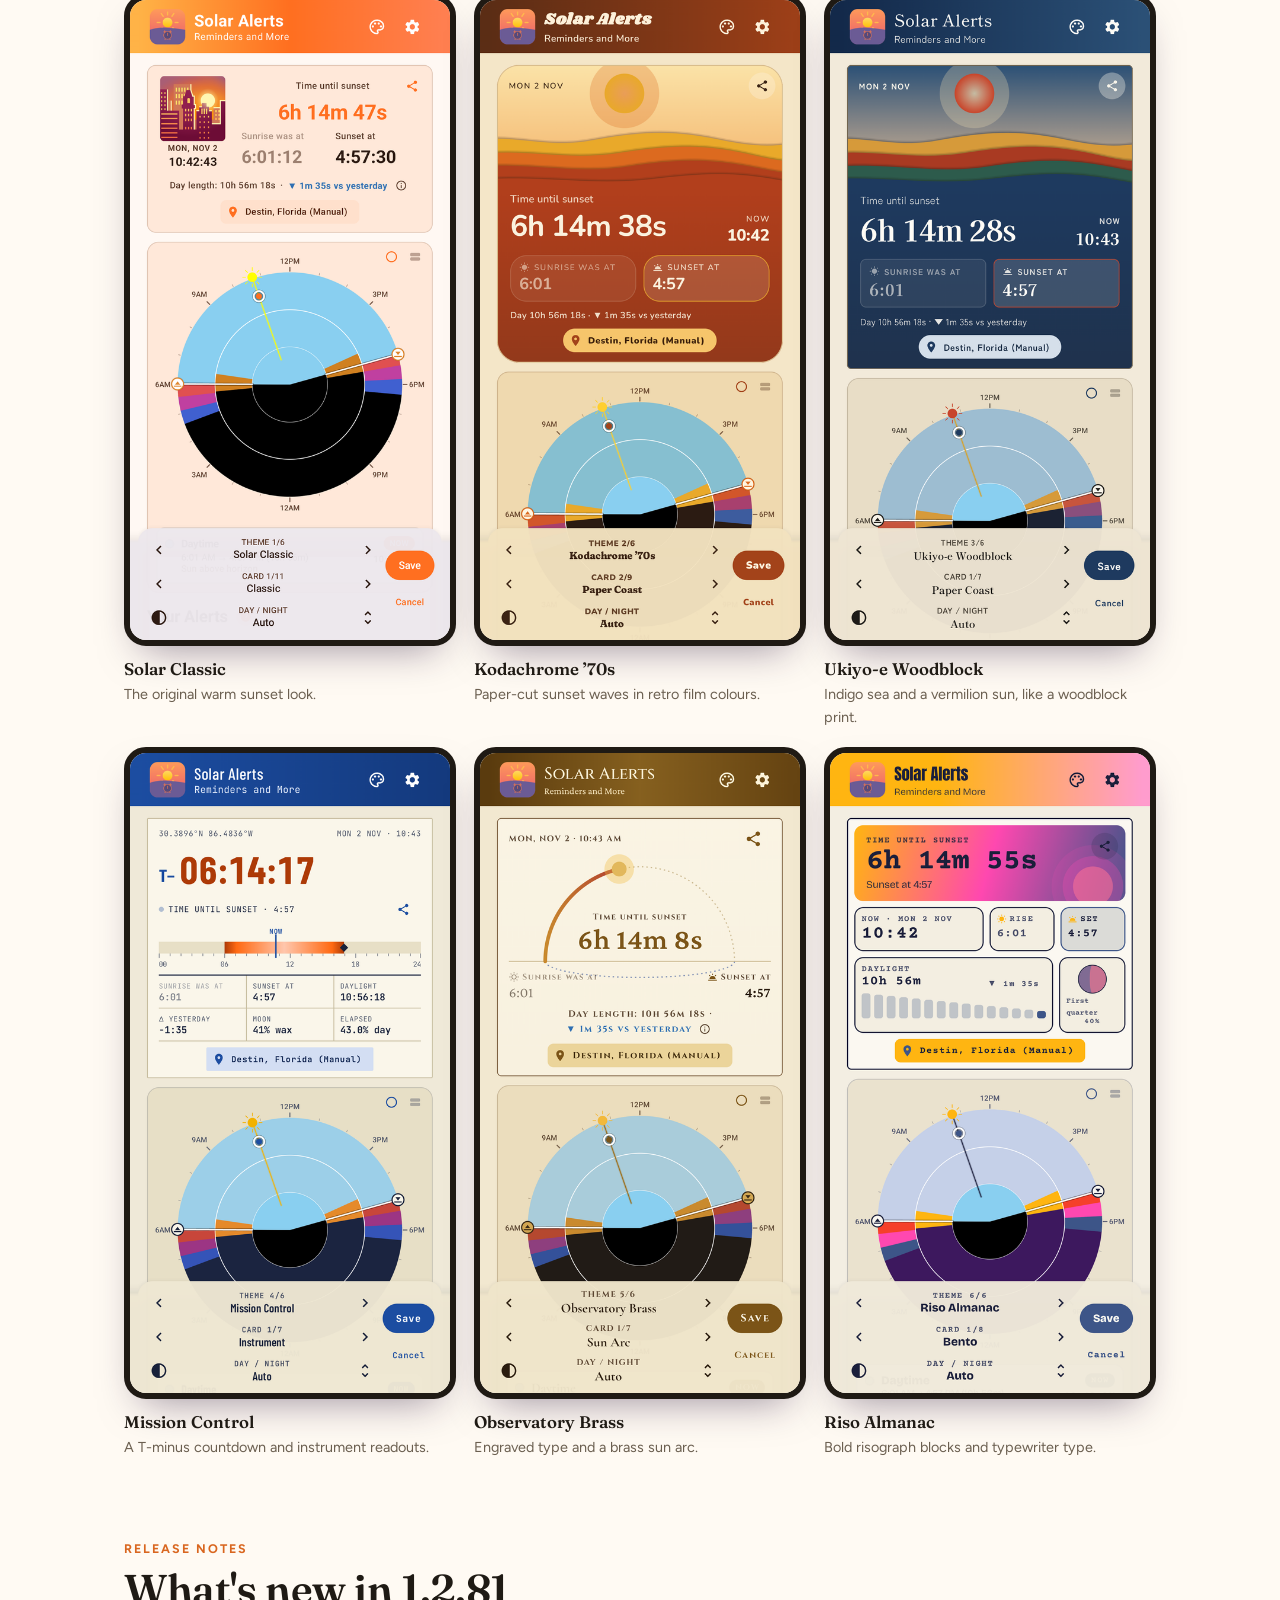
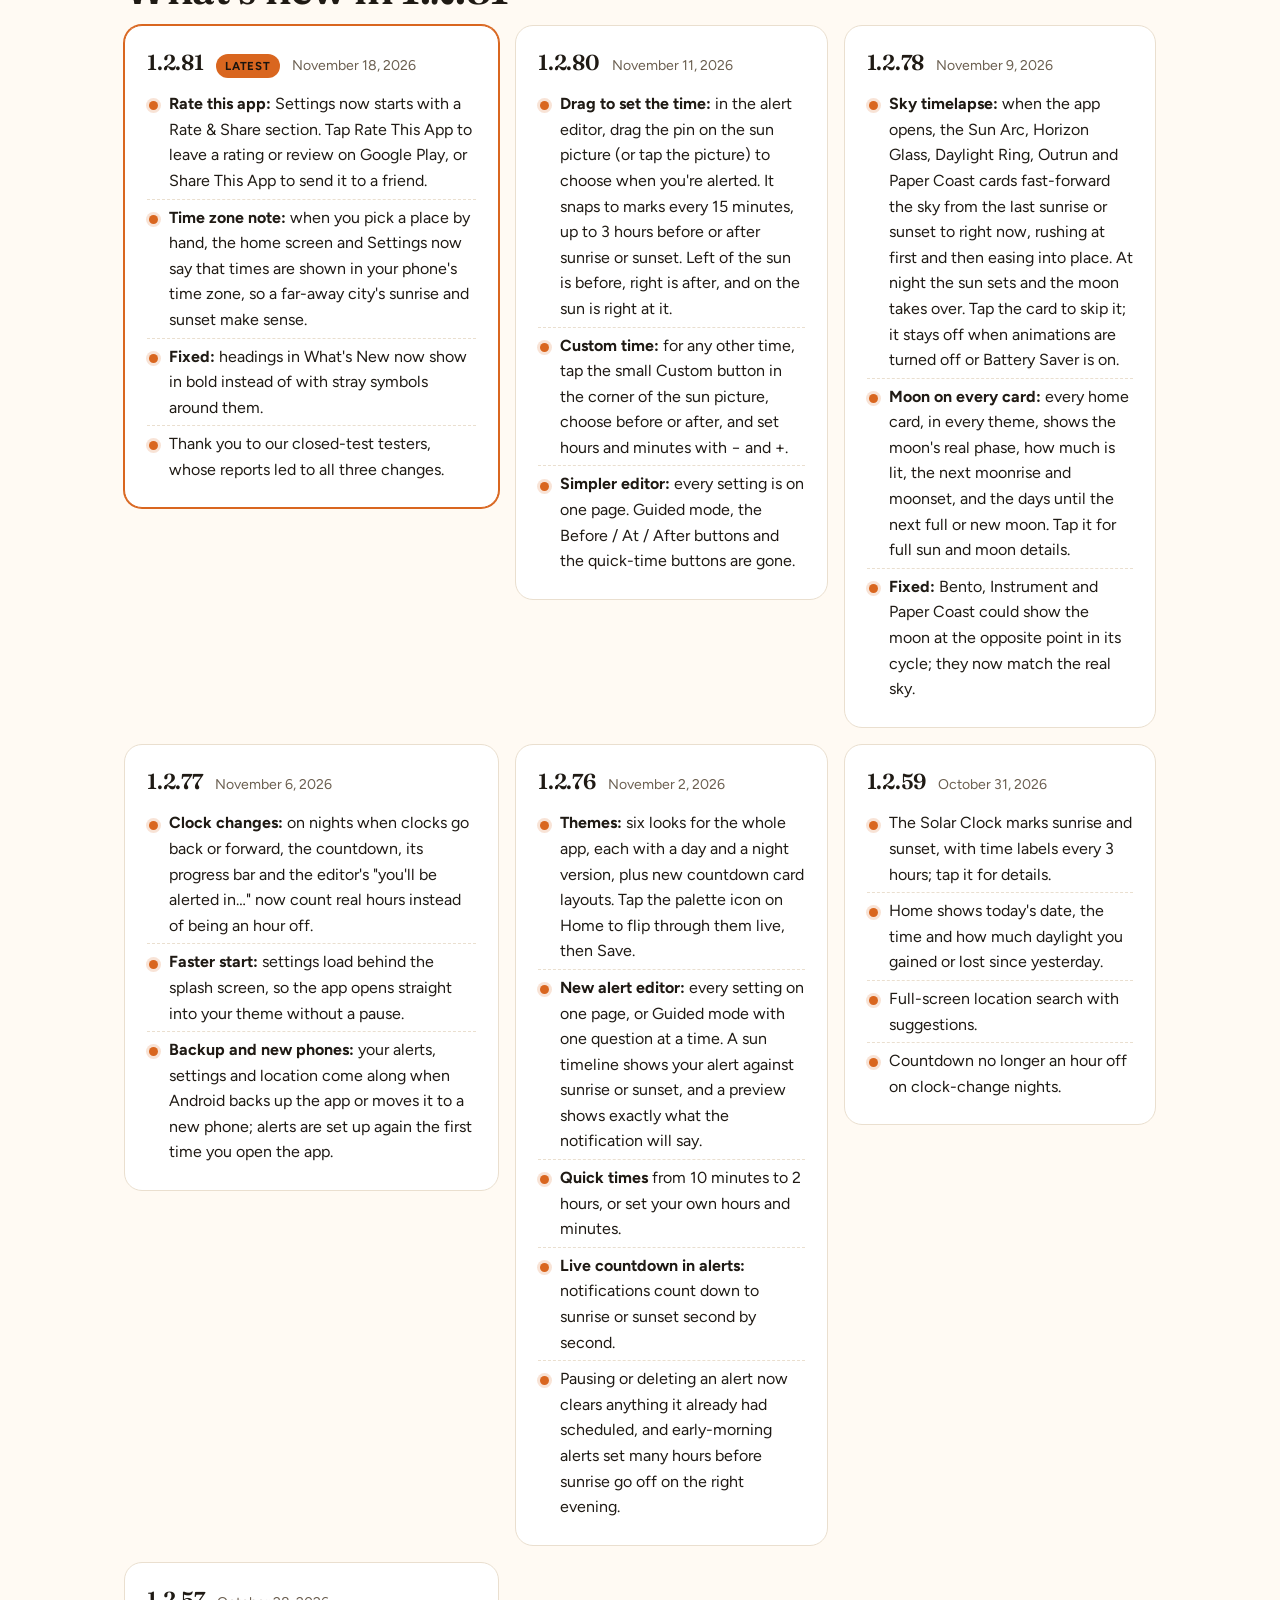
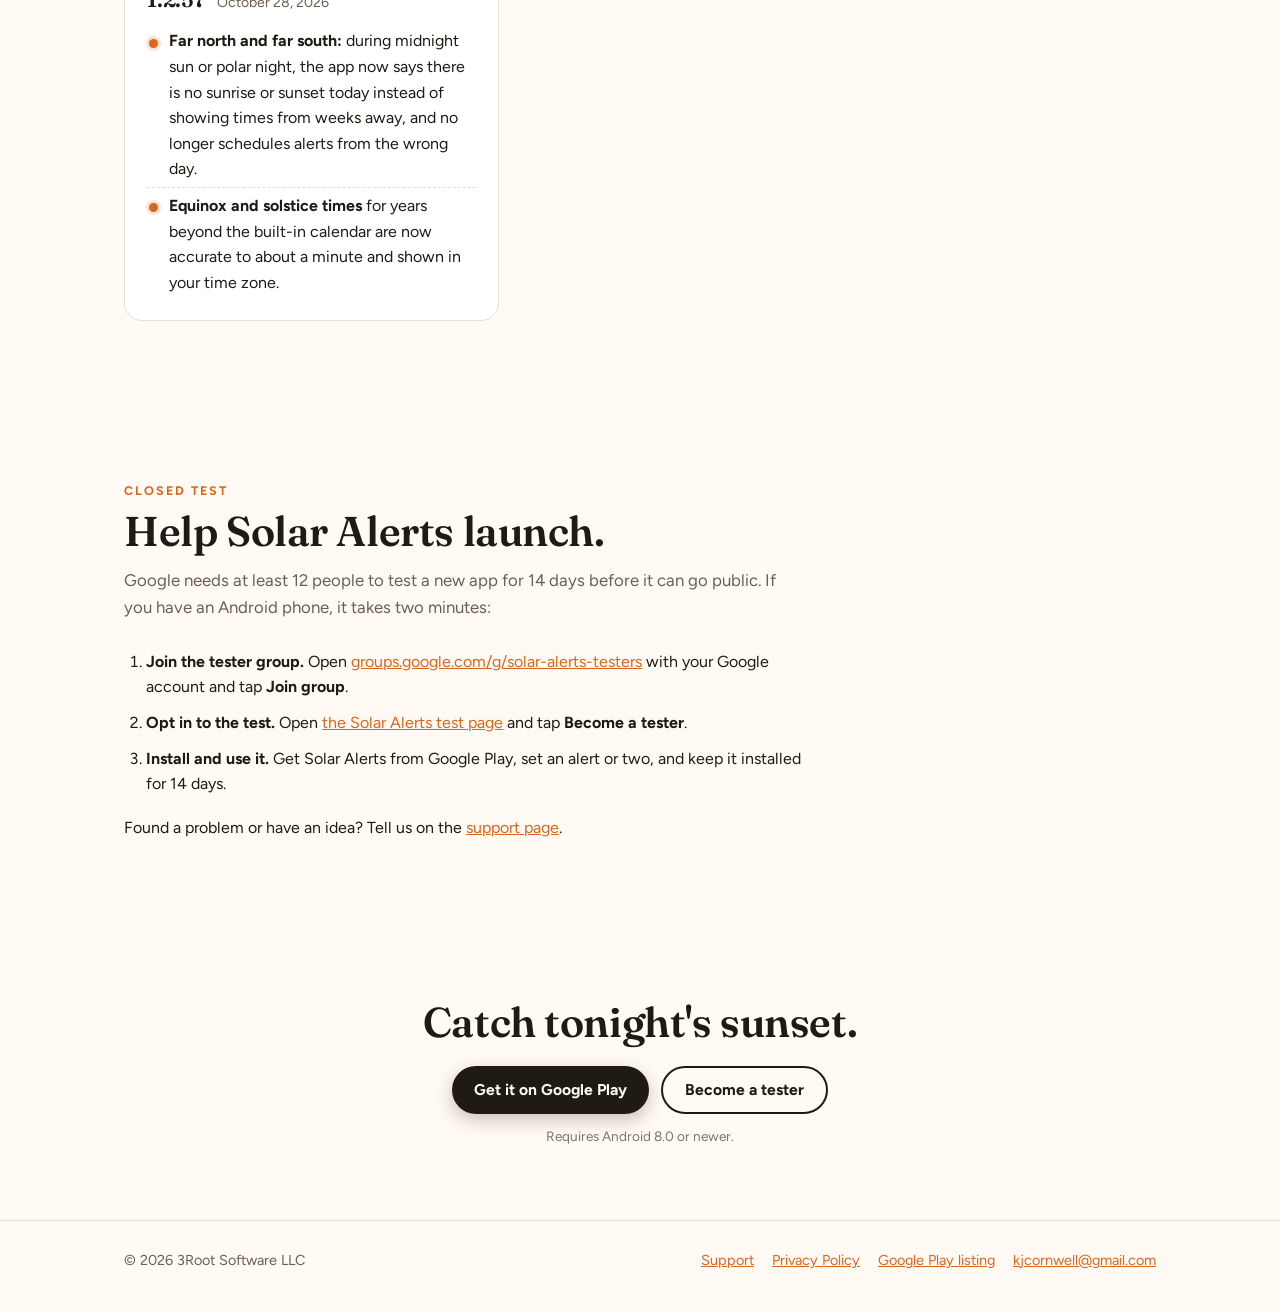
==== commit 25ab9d1e: "site: align with Solar Alerts 1.2.81 — rate & share, time zone note, What's New formatting Co-Author" ====
--- a/index.html
+++ b/index.html
@@ -105,7 +105,7 @@
 </ul>
 </article>
 </div>
-<p class="also">Also: <a href="#themes">six themes</a> (Solar Classic, Kodachrome &rsquo;70s, Ukiyo-e Woodblock, Mission Control, Observatory Brass and Riso Almanac), each with a day and a night look, plus countdown card layouts from Sun Arc to Departure Board that you can preview live before saving; the cards that draw the sun open with a quick sky timelapse from the last sunrise or sunset to now. And 12-hour or 24-hour time, share today's sunset time with friends, and built-in help for every setting.</p>
+<p class="also">Also: <a href="#themes">six themes</a> (Solar Classic, Kodachrome &rsquo;70s, Ukiyo-e Woodblock, Mission Control, Observatory Brass and Riso Almanac), each with a day and a night look, plus countdown card layouts from Sun Arc to Departure Board that you can preview live before saving; the cards that draw the sun open with a quick sky timelapse from the last sunrise or sunset to now. And 12-hour or 24-hour time, share today's sunset time with friends, rate or share the app from the top of Settings, and built-in help for every setting.</p>
 </div>
 </section>
 
@@ -122,6 +122,7 @@
 </ul>
 <ul class="ticks">
 <li>Uses your GPS location, or enter a place manually</li>
+<li>For a place you picked by hand, times are shown in your phone's time zone, and the app says so</li>
 <li>Follow Me mode keeps times accurate as you travel</li>
 <li>Adjusts automatically for daylight saving time</li>
 </ul>
@@ -162,10 +163,19 @@
 <section class="section flush" id="whats-new" aria-labelledby="new-h">
 <div class="wrap">
 <span class="kicker">Release notes</span>
-<h2 id="new-h">What's new in 1.2.80</h2>
+<h2 id="new-h">What's new in 1.2.81</h2>
 <div class="releases">
 <article class="release latest">
-<header><h3>1.2.80</h3><span class="badge">Latest</span><time datetime="2026-11-11">November 11, 2026</time></header>
+<header><h3>1.2.81</h3><span class="badge">Latest</span><time datetime="2026-11-18">November 18, 2026</time></header>
+<ul class="ticks">
+<li><b>Rate this app:</b> Settings now starts with a Rate &amp; Share section. Tap Rate This App to leave a rating or review on Google Play, or Share This App to send it to a friend.</li>
+<li><b>Time zone note:</b> when you pick a place by hand, the home screen and Settings now say that times are shown in your phone's time zone, so a far-away city's sunrise and sunset make sense.</li>
+<li><b>Fixed:</b> headings in What's New now show in bold instead of with stray symbols around them.</li>
+<li>Thank you to our closed-test testers, whose reports led to all three changes.</li>
+</ul>
+</article>
+<article class="release">
+<header><h3>1.2.80</h3><time datetime="2026-11-11">November 11, 2026</time></header>
 <ul class="ticks">
 <li><b>Drag to set the time:</b> in the alert editor, drag the pin on the sun picture (or tap the picture) to choose when you're alerted. It snaps to marks every 15 minutes, up to 3 hours before or after sunrise or sunset. Left of the sun is before, right is after, and on the sun is right at it.</li>
 <li><b>Custom time:</b> for any other time, tap the small Custom button in the corner of the sun picture, choose before or after, and set hours and minutes with &minus; and +.</li>
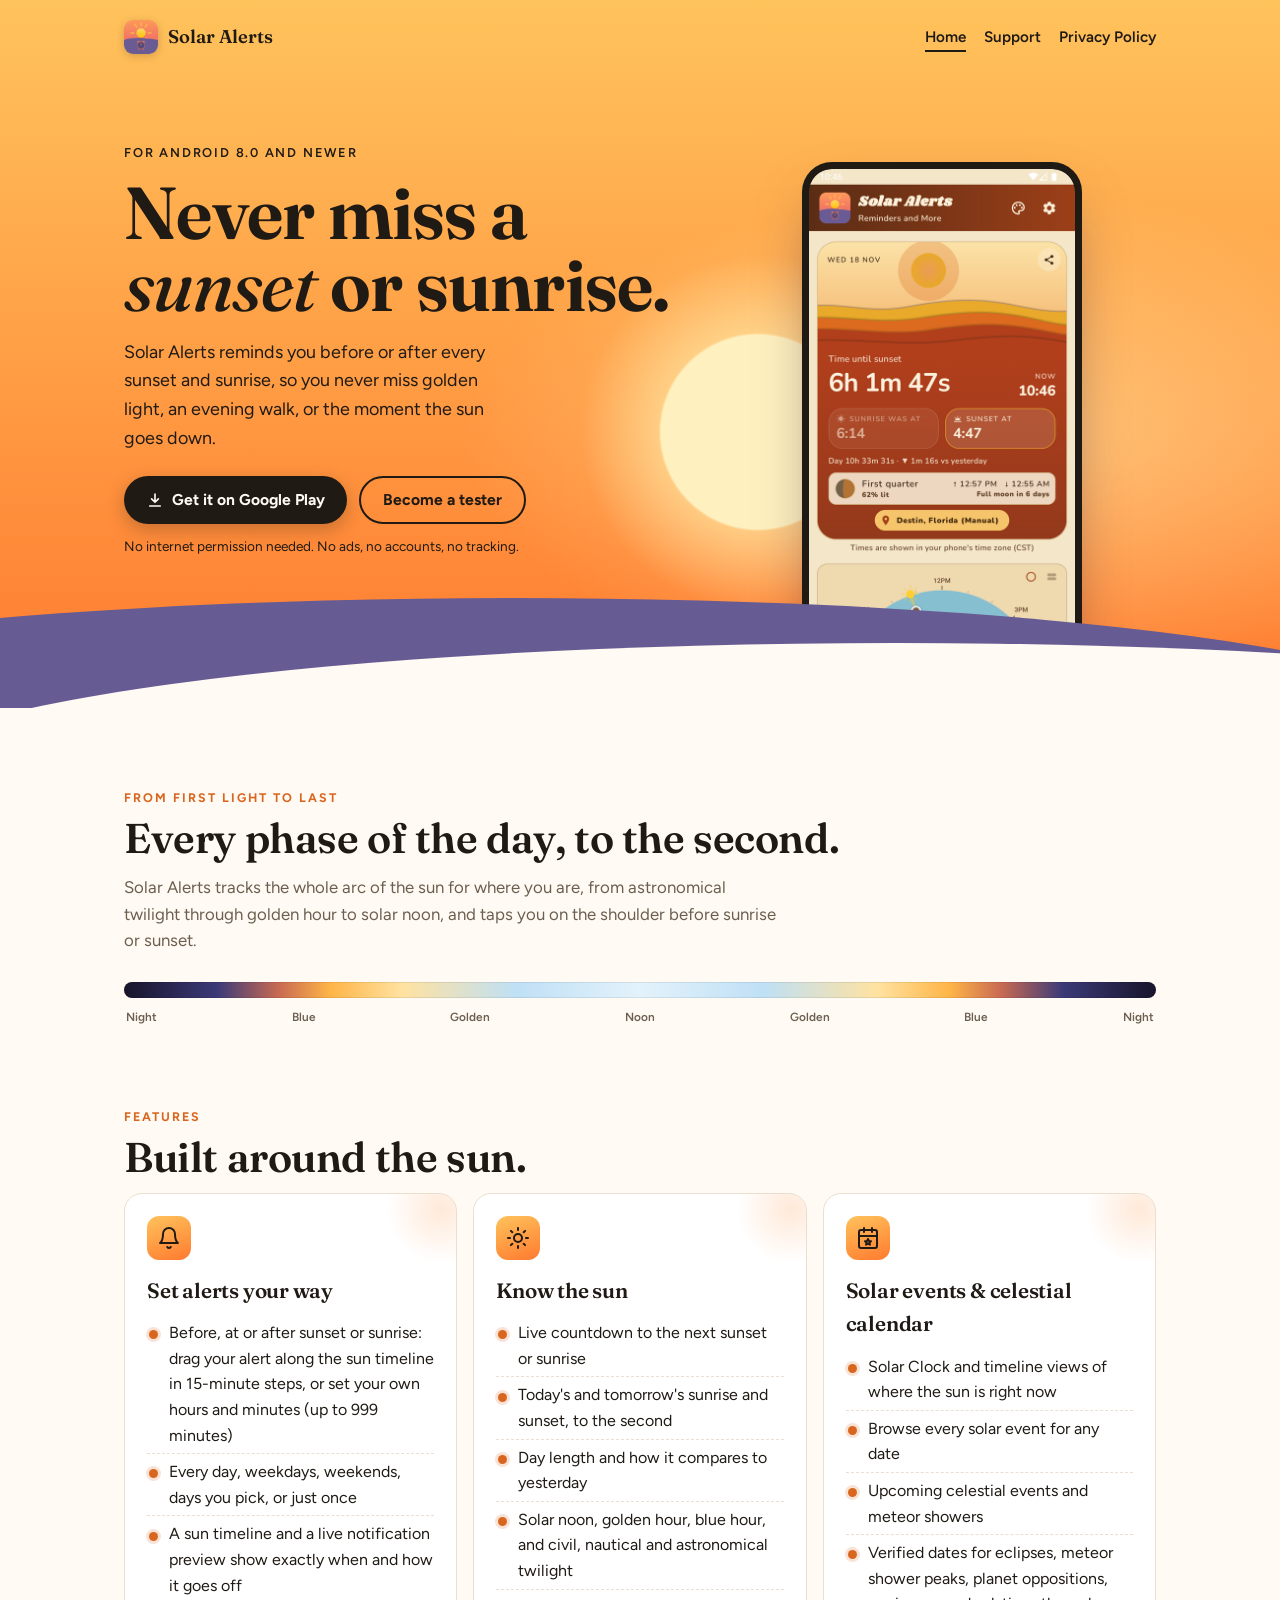
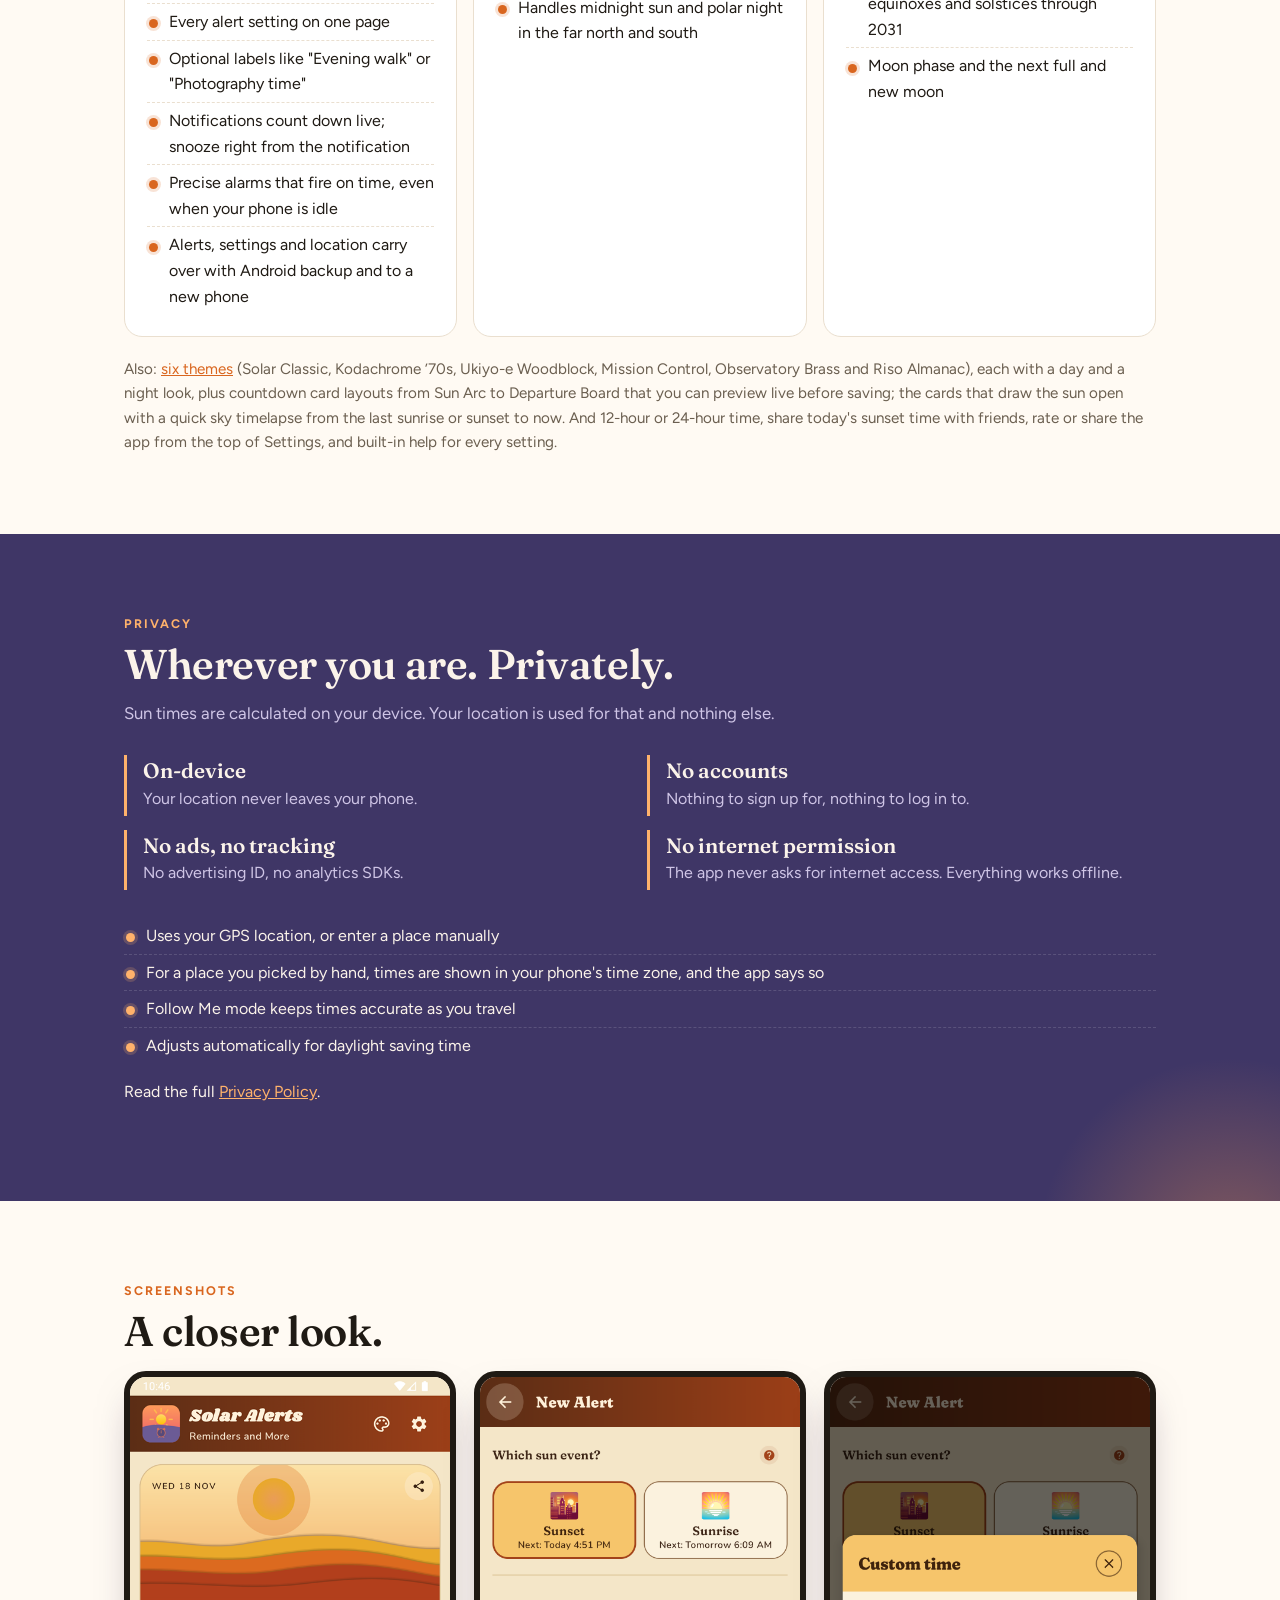
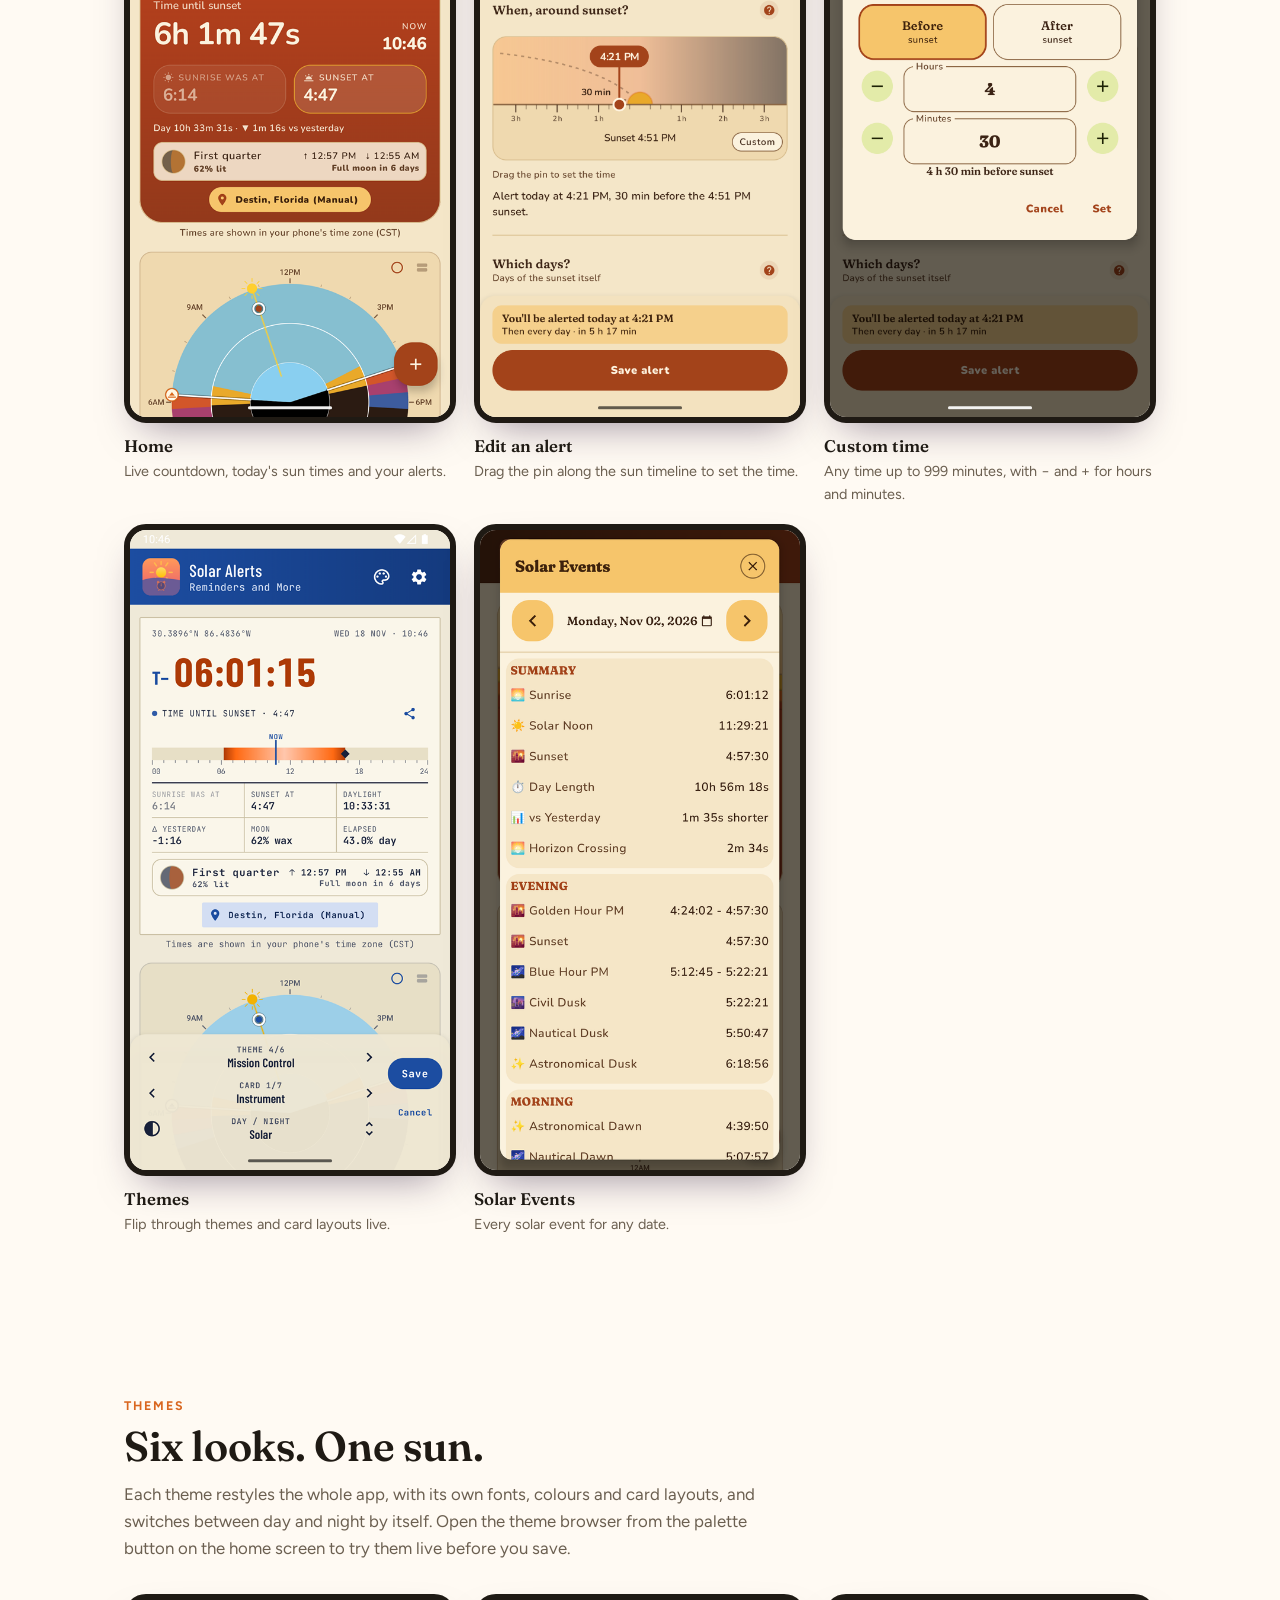
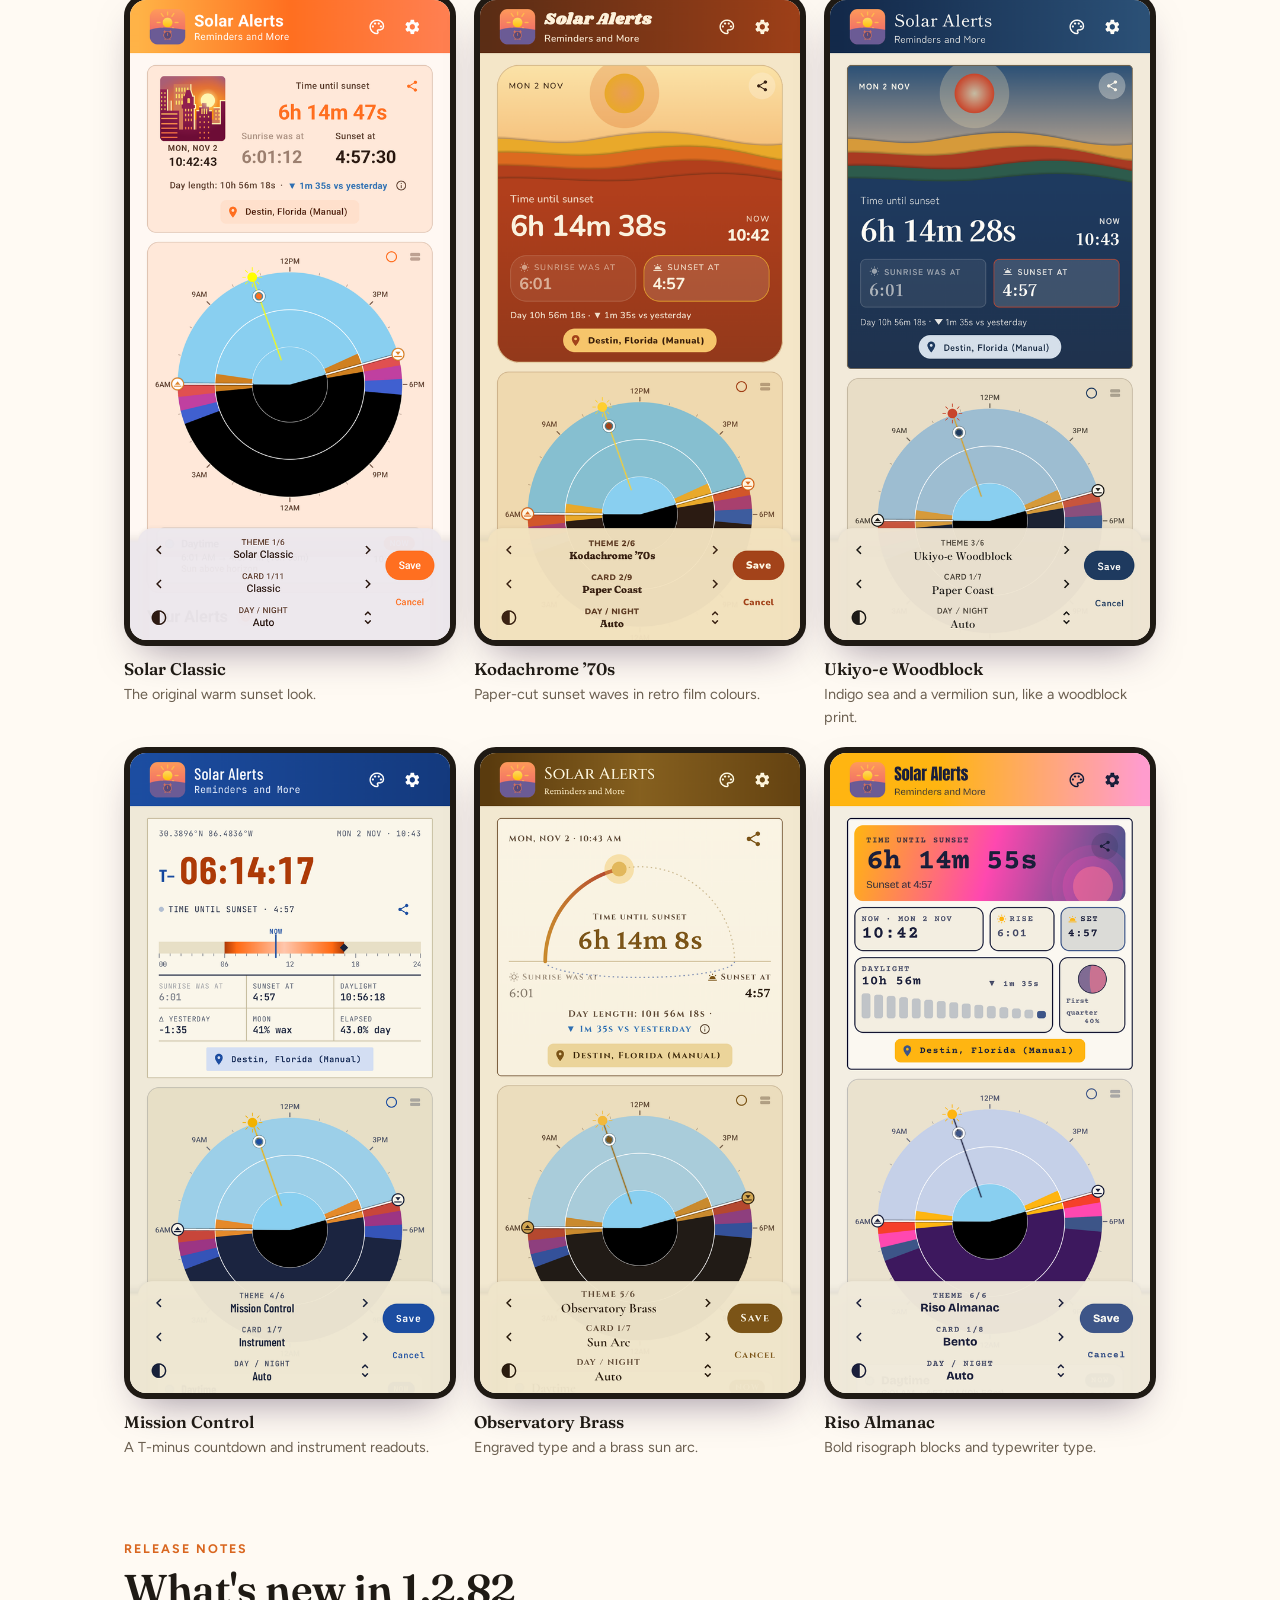
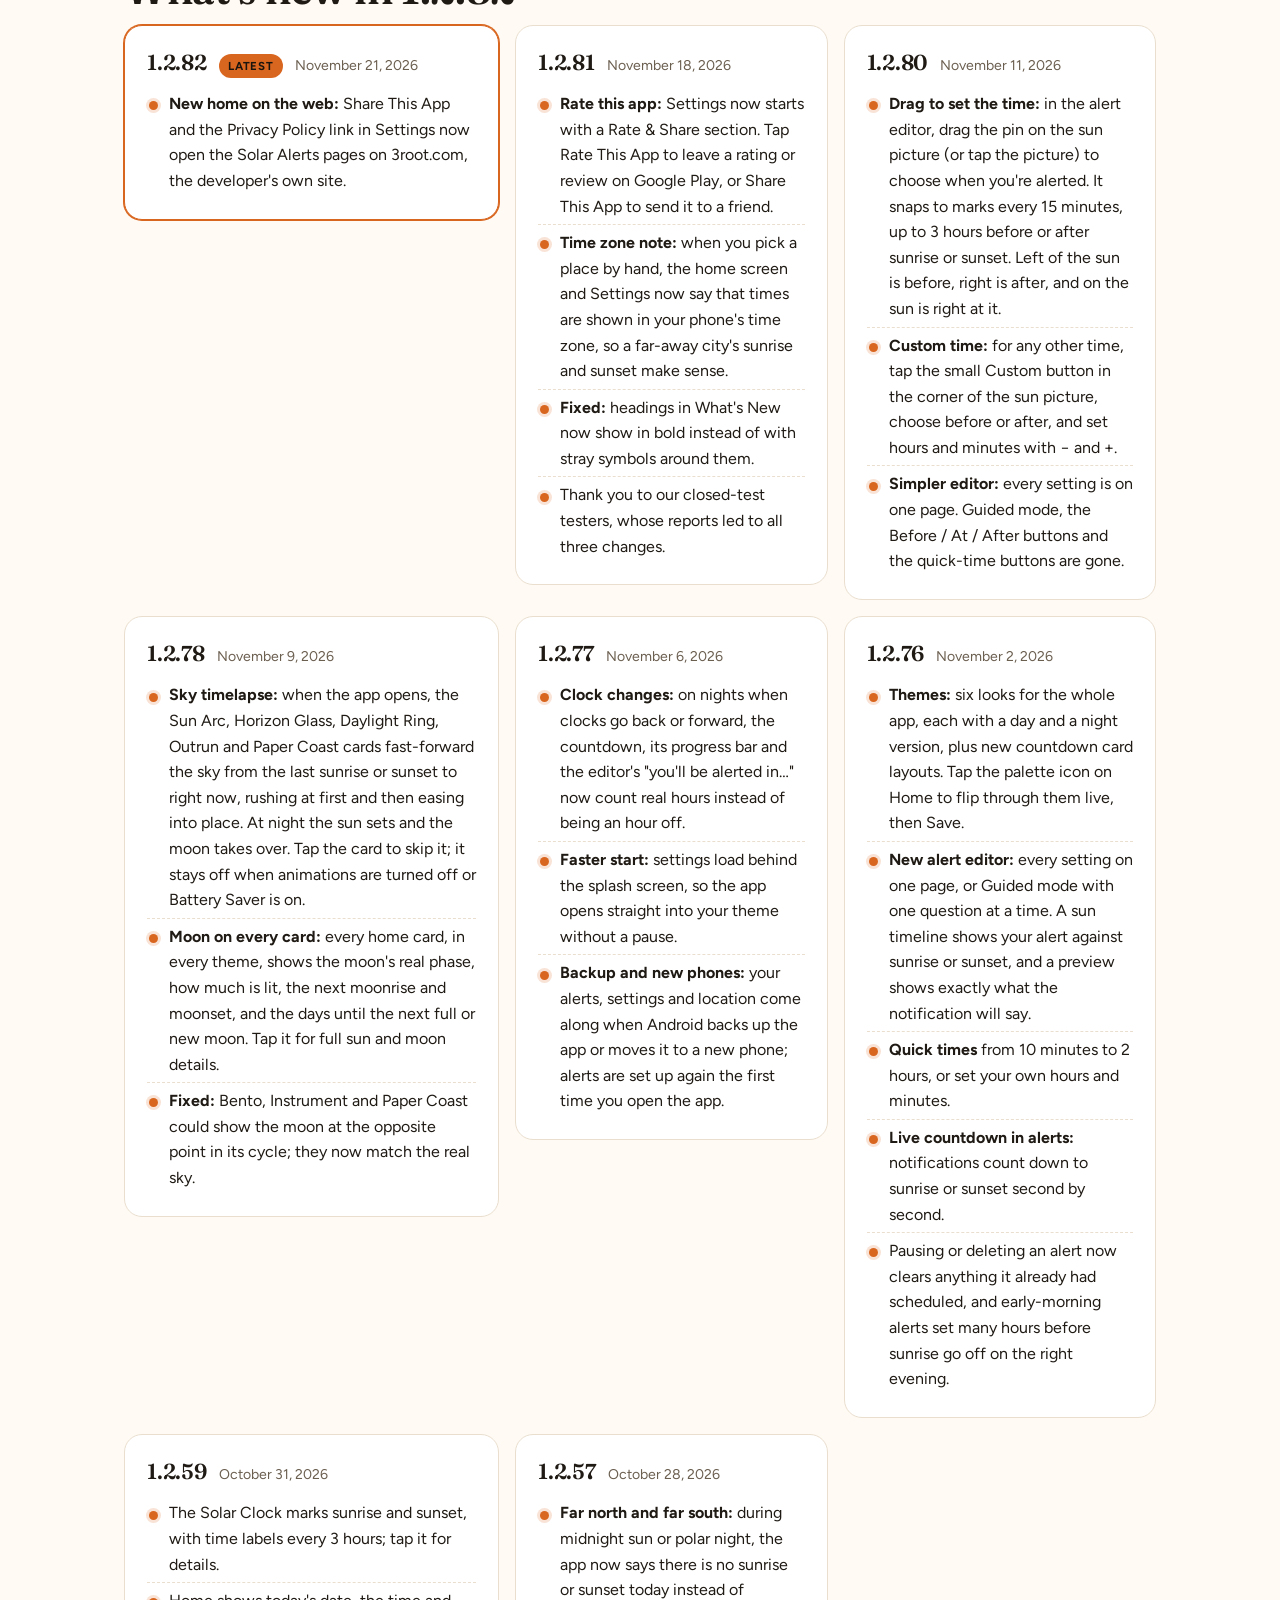
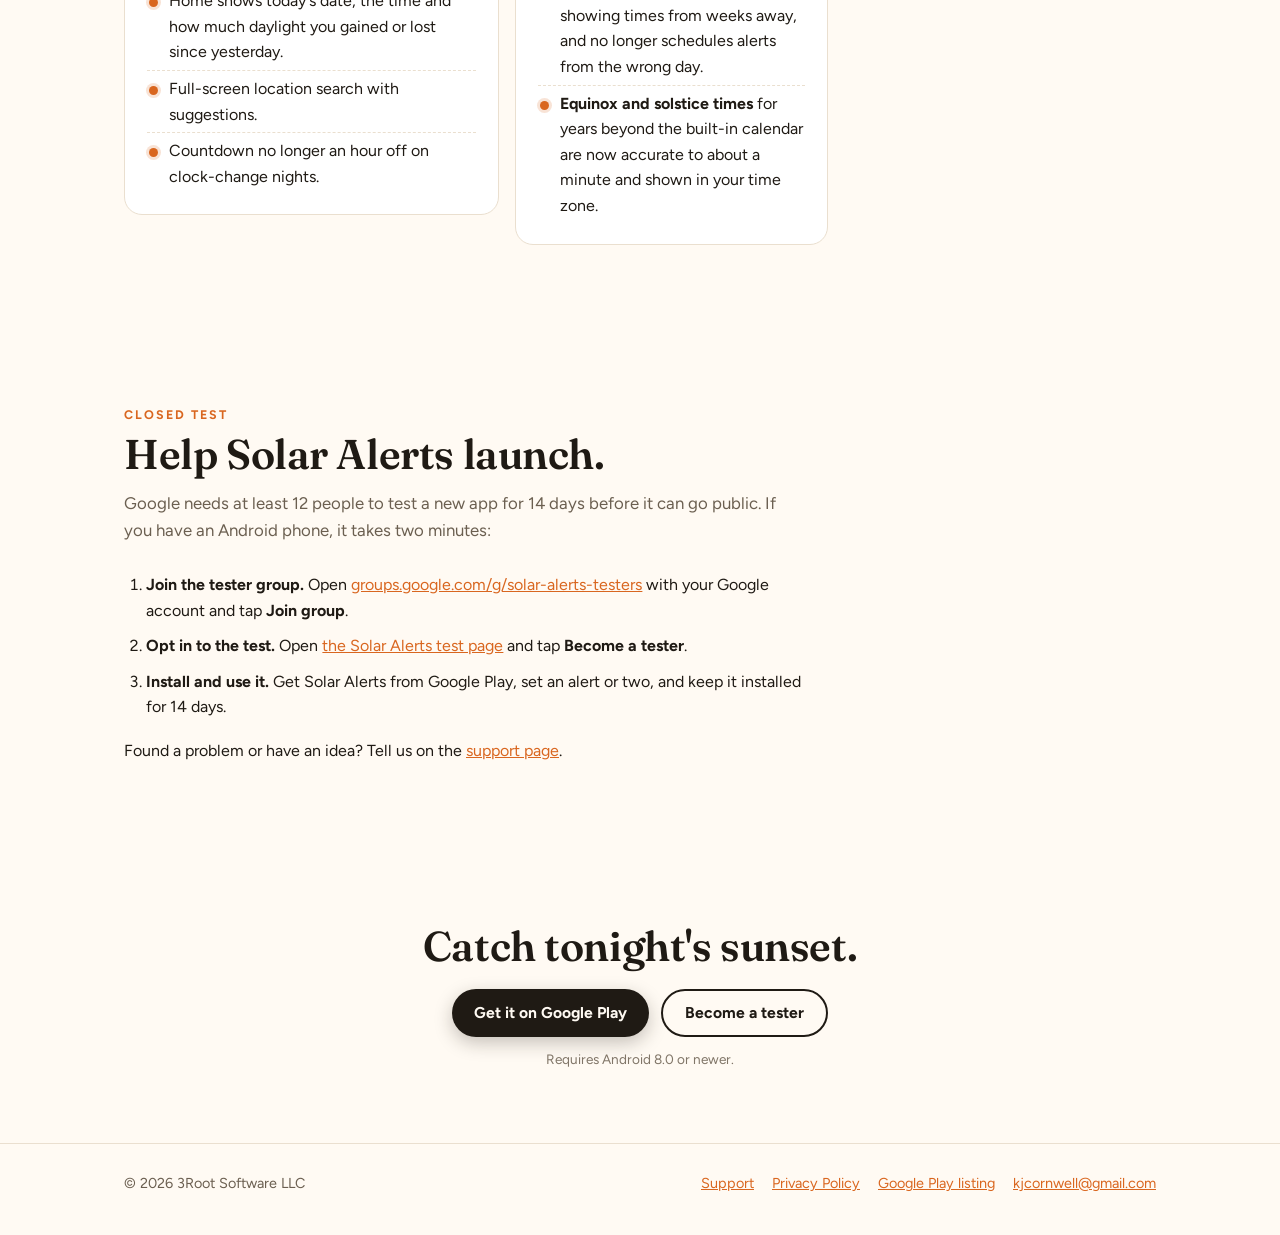
==== commit 3073e4fa: "site: align with Solar Alerts 1.2.82 — in-app links now open 3root.com Co-Authored-By: Claude Fable " ====
--- a/index.html
+++ b/index.html
@@ -163,10 +163,16 @@
 <section class="section flush" id="whats-new" aria-labelledby="new-h">
 <div class="wrap">
 <span class="kicker">Release notes</span>
-<h2 id="new-h">What's new in 1.2.81</h2>
+<h2 id="new-h">What's new in 1.2.82</h2>
 <div class="releases">
 <article class="release latest">
-<header><h3>1.2.81</h3><span class="badge">Latest</span><time datetime="2026-11-18">November 18, 2026</time></header>
+<header><h3>1.2.82</h3><span class="badge">Latest</span><time datetime="2026-11-21">November 21, 2026</time></header>
+<ul class="ticks">
+<li><b>New home on the web:</b> Share This App and the Privacy Policy link in Settings now open the Solar Alerts pages on 3root.com, the developer's own site.</li>
+</ul>
+</article>
+<article class="release">
+<header><h3>1.2.81</h3><time datetime="2026-11-18">November 18, 2026</time></header>
 <ul class="ticks">
 <li><b>Rate this app:</b> Settings now starts with a Rate &amp; Share section. Tap Rate This App to leave a rating or review on Google Play, or Share This App to send it to a friend.</li>
 <li><b>Time zone note:</b> when you pick a place by hand, the home screen and Settings now say that times are shown in your phone's time zone, so a far-away city's sunrise and sunset make sense.</li>
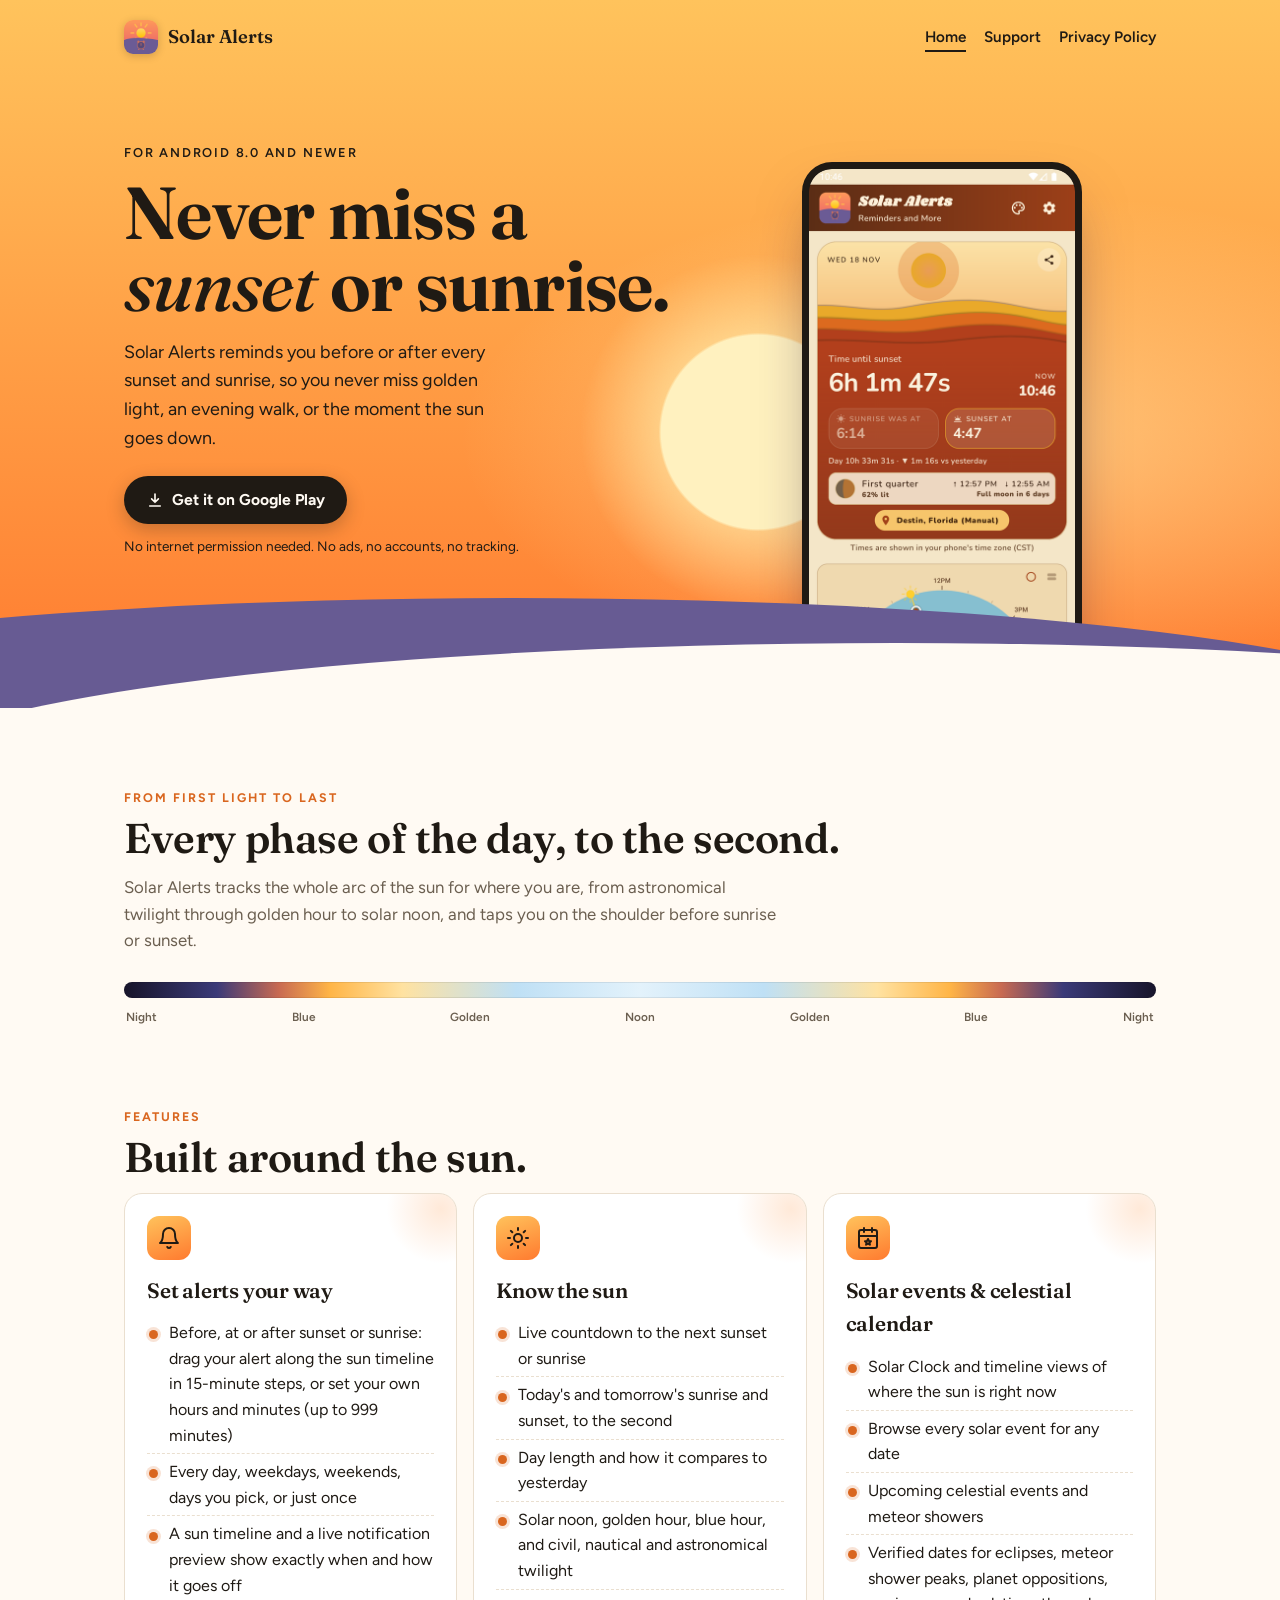
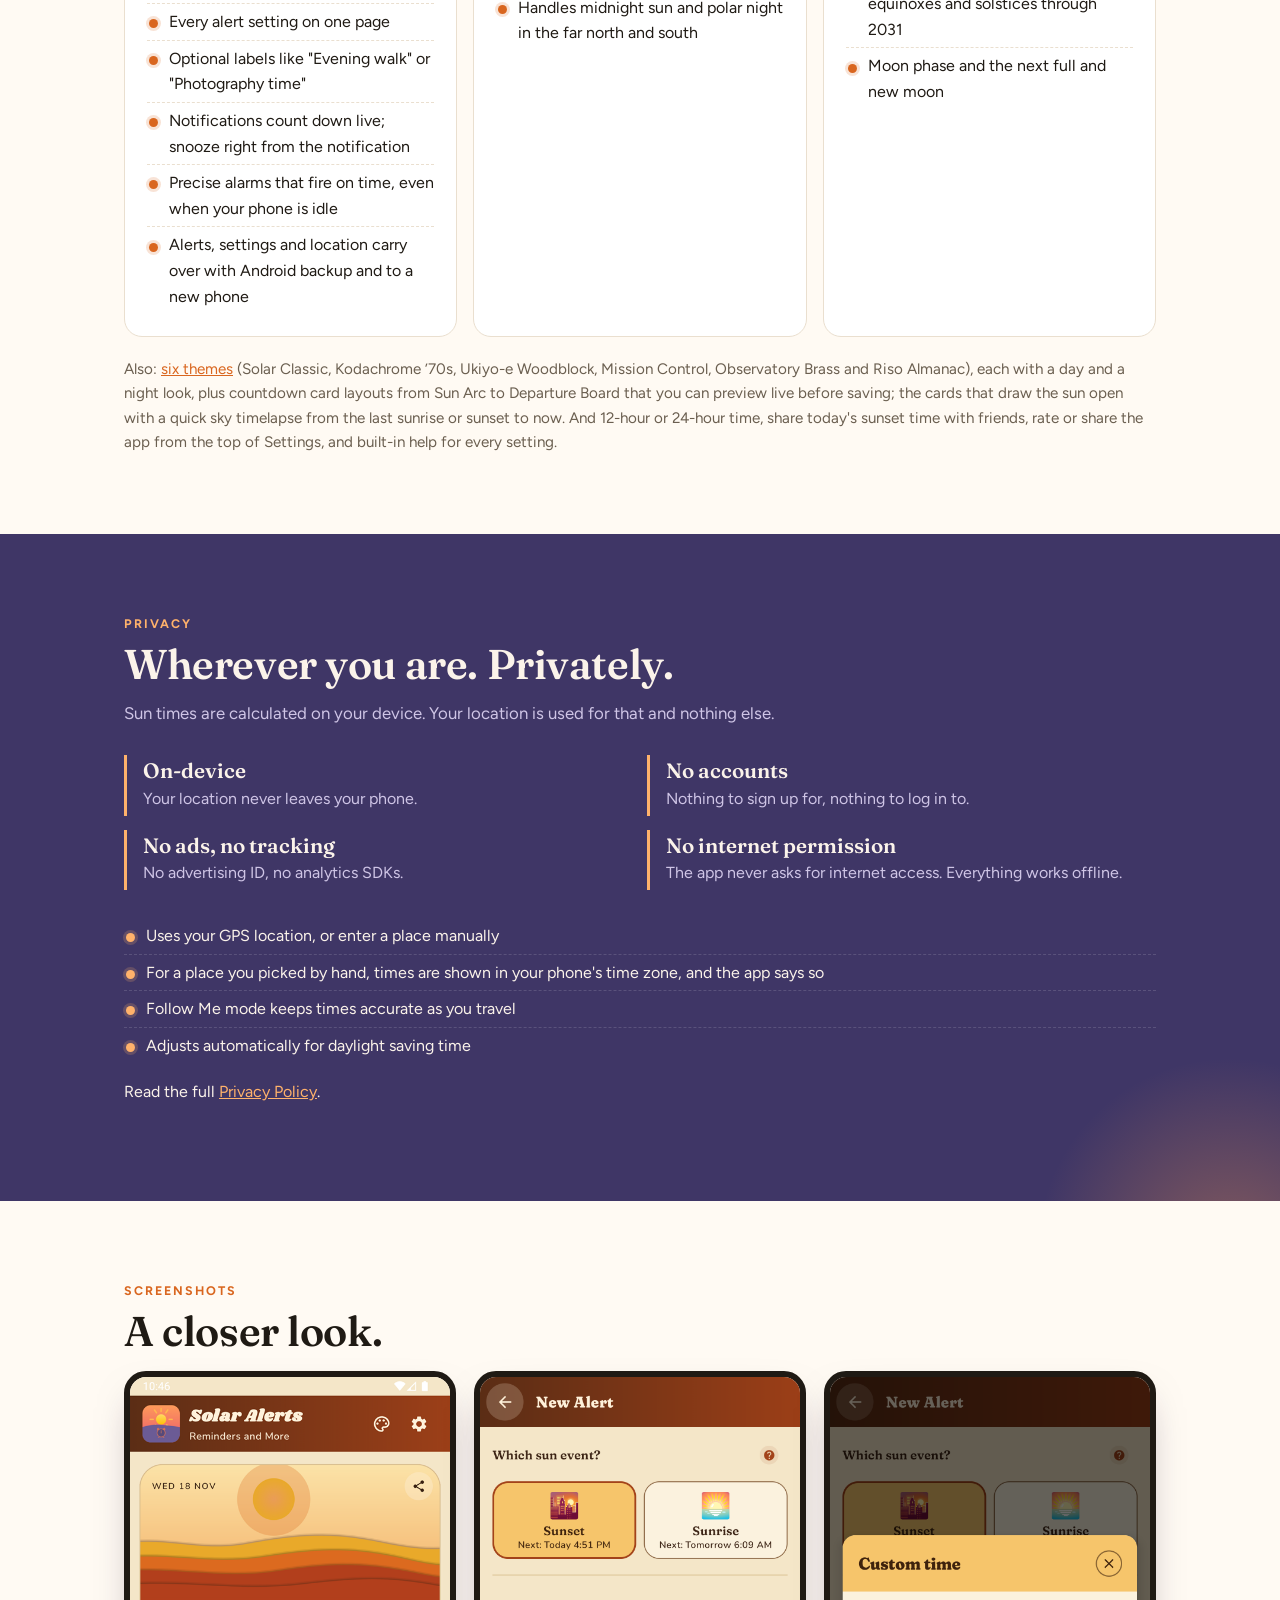
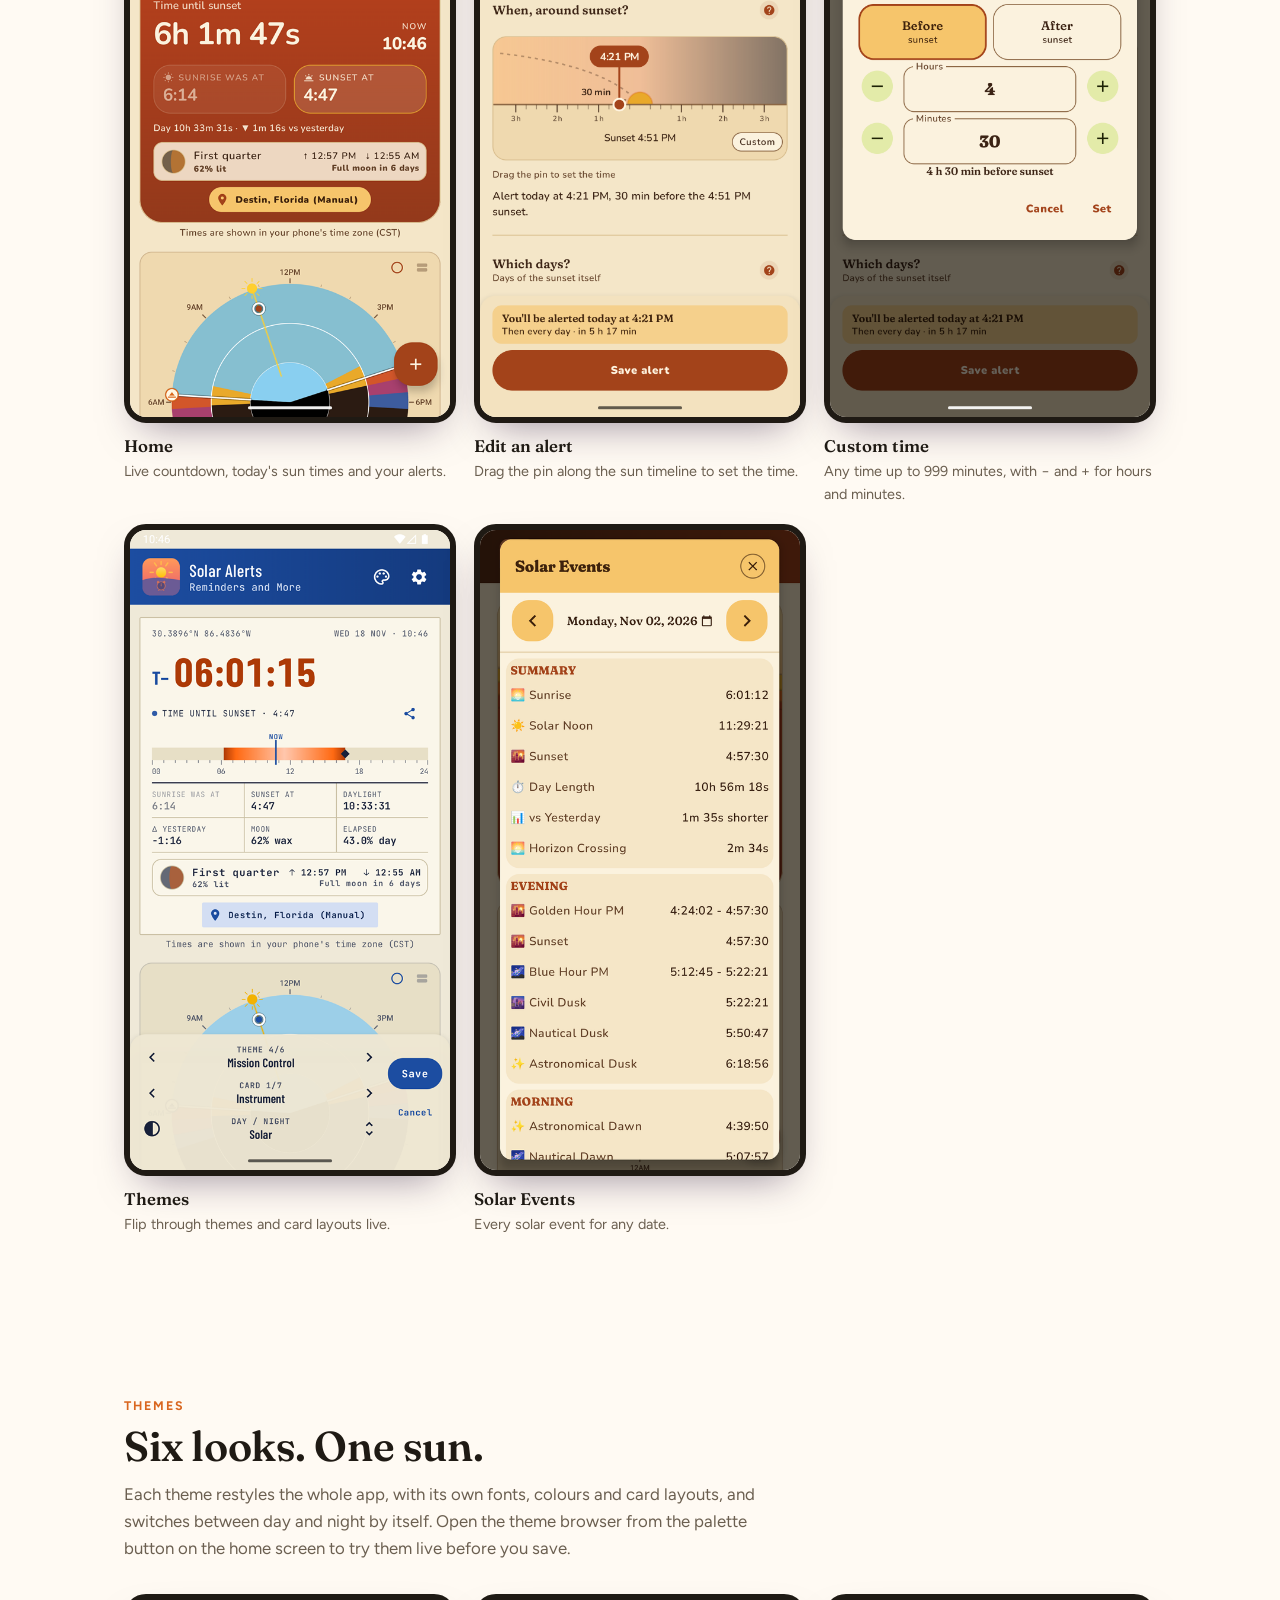
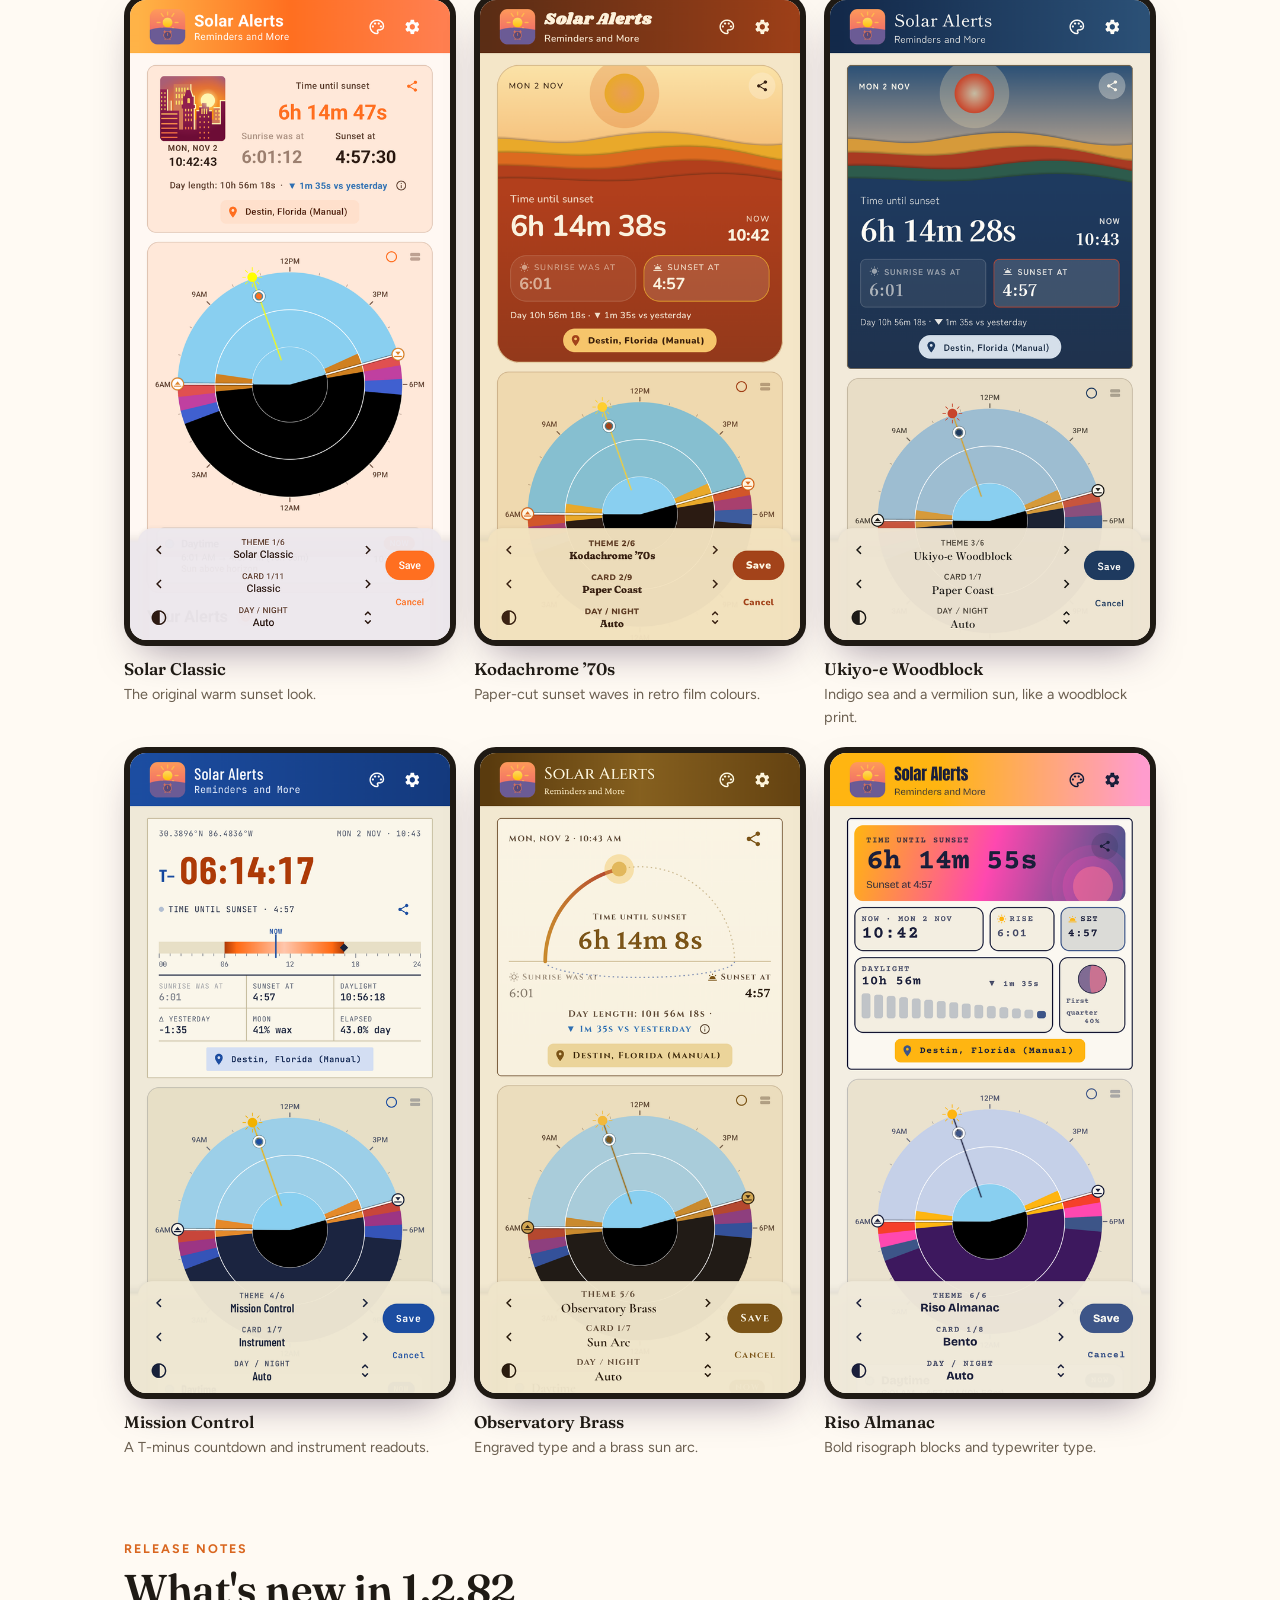
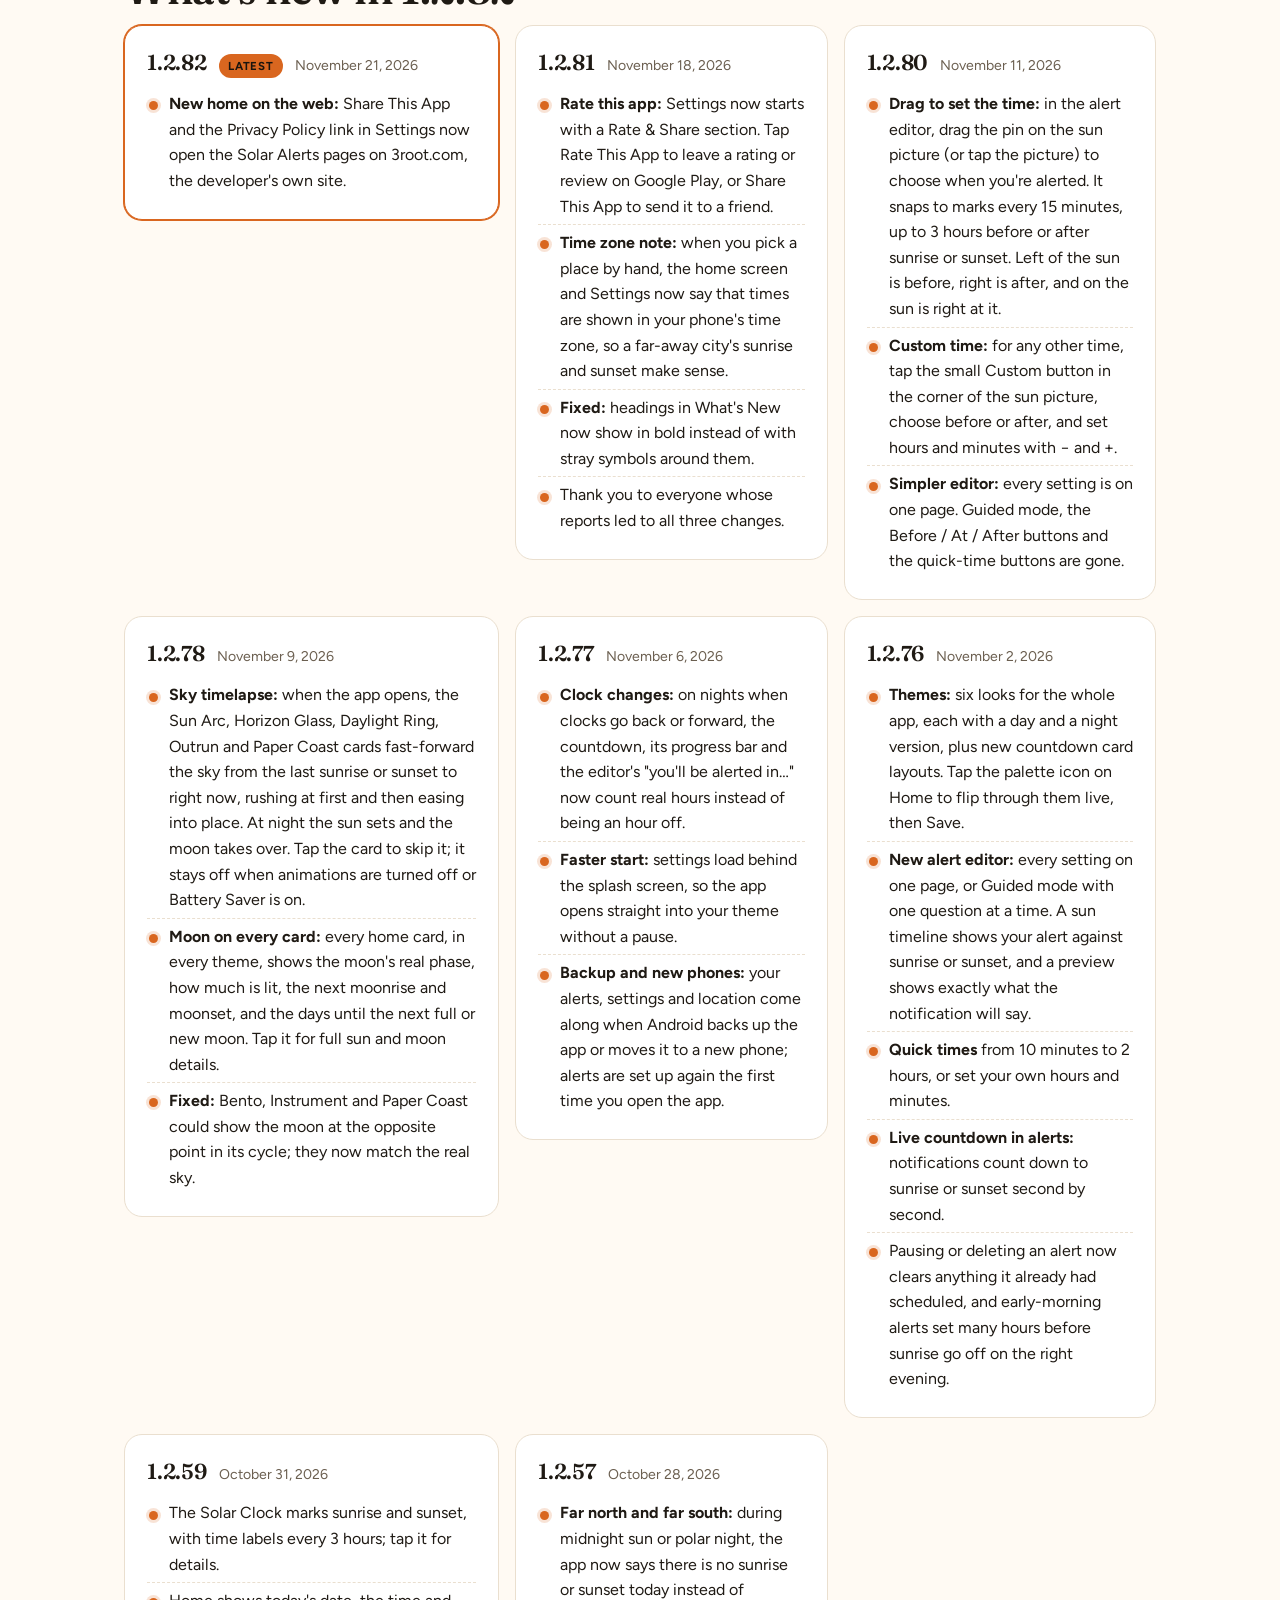
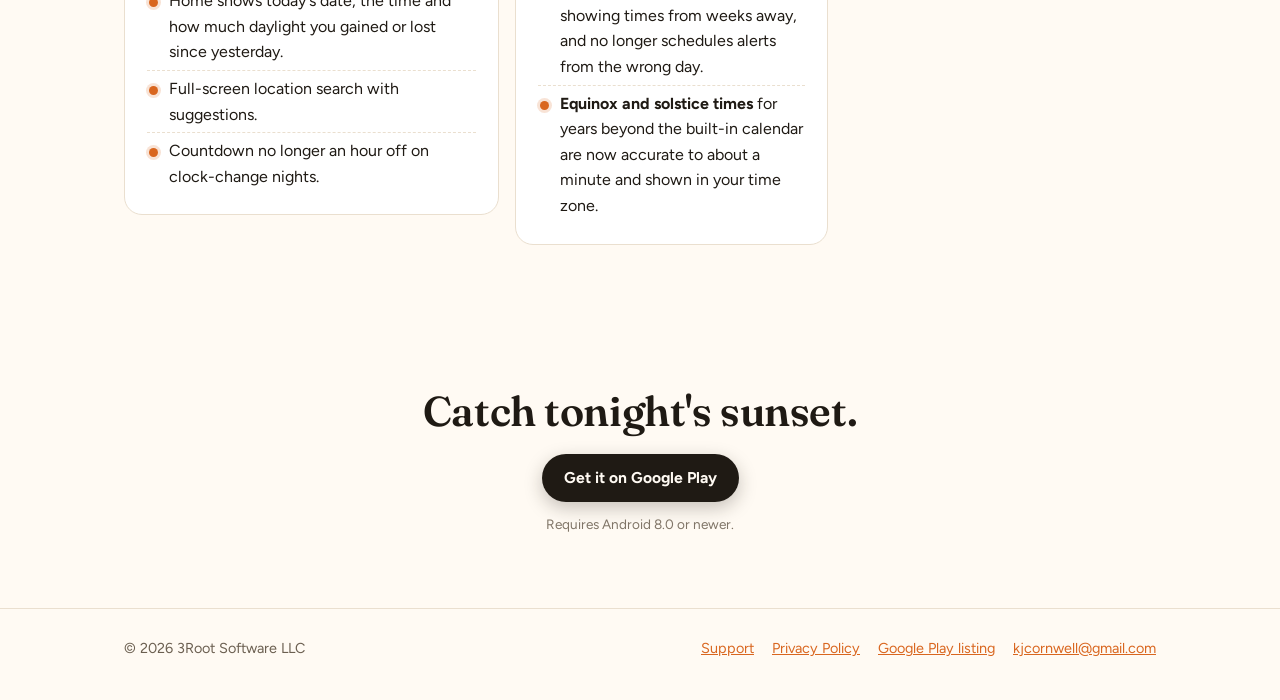
==== commit eac3ae4f: "site: remove closed-test and tester content Co-Authored-By: Claude Fable 5.2 <noreply@anthropic.com>" ====
--- a/index.html
+++ b/index.html
@@ -41,7 +41,6 @@
 <p class="lede rise d2">Solar Alerts reminds you before or after every sunset and sunrise, so you never miss golden light, an evening walk, or the moment the sun goes down.</p>
 <div class="cta rise d3">
 <a class="btn btn-primary" href="https://play.google.com/store/apps/details?id=com.root3.sunsetreminder"><svg viewBox="0 0 24 24" fill="none" stroke="currentColor" stroke-width="2.2" stroke-linecap="round" stroke-linejoin="round" aria-hidden="true"><path d="M12 4v11m0 0-4.5-4.5M12 15l4.5-4.5M5 20h14"/></svg>Get it on Google Play</a>
-<a class="btn btn-ghost" href="#test">Become a tester</a>
 </div>
 <p class="cta-note rise d3">No internet permission needed. No ads, no accounts, no tracking.</p>
 </div>
@@ -177,7 +176,7 @@
 <li><b>Rate this app:</b> Settings now starts with a Rate &amp; Share section. Tap Rate This App to leave a rating or review on Google Play, or Share This App to send it to a friend.</li>
 <li><b>Time zone note:</b> when you pick a place by hand, the home screen and Settings now say that times are shown in your phone's time zone, so a far-away city's sunrise and sunset make sense.</li>
 <li><b>Fixed:</b> headings in What's New now show in bold instead of with stray symbols around them.</li>
-<li>Thank you to our closed-test testers, whose reports led to all three changes.</li>
+<li>Thank you to everyone whose reports led to all three changes.</li>
 </ul>
 </article>
 <article class="release">
@@ -234,26 +233,11 @@
 </div>
 </section>
 
-<section class="section" id="test" aria-labelledby="test-h">
-<div class="wrap">
-<span class="kicker">Closed test</span>
-<h2 id="test-h">Help Solar Alerts launch.</h2>
-<p class="intro">Google needs at least 12 people to test a new app for 14 days before it can go public. If you have an Android phone, it takes two minutes:</p>
-<ol class="steps">
-<li><b>Join the tester group.</b> Open <a href="https://groups.google.com/g/solar-alerts-testers">groups.google.com/g/solar-alerts-testers</a> with your Google account and tap <b>Join group</b>.</li>
-<li><b>Opt in to the test.</b> Open <a href="https://play.google.com/apps/testing/com.root3.sunsetreminder">the Solar Alerts test page</a> and tap <b>Become a tester</b>.</li>
-<li><b>Install and use it.</b> Get Solar Alerts from Google Play, set an alert or two, and keep it installed for 14 days.</li>
-</ol>
-<p>Found a problem or have an idea? Tell us on the <a href="support.html">support page</a>.</p>
-</div>
-</section>
-
 <section class="closing" aria-labelledby="closing-h">
 <div class="wrap">
 <h2 id="closing-h">Catch tonight's sunset.</h2>
 <div class="cta">
 <a class="btn btn-primary" href="https://play.google.com/store/apps/details?id=com.root3.sunsetreminder">Get it on Google Play</a>
-<a class="btn btn-ghost" href="#test">Become a tester</a>
 </div>
 <p class="cta-note">Requires Android 8.0 or newer.</p>
 </div>
